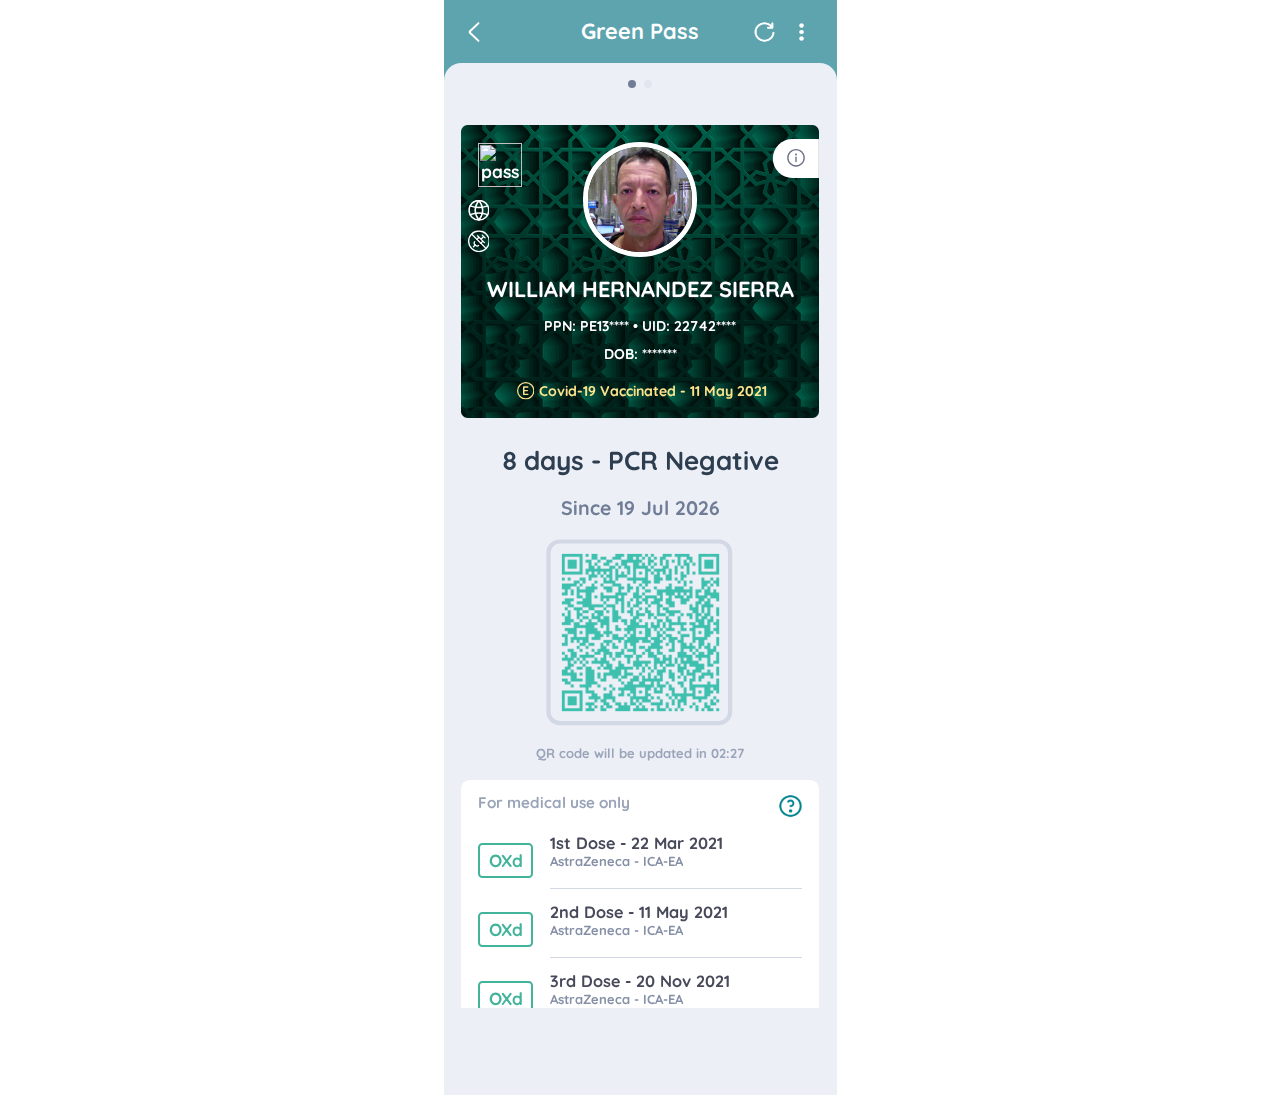
==== myfirstweb.html @ 1d3f55af "vacc" ====
<html lang="en" dir="ltr" data-dpr="1" style="font-size: 39.3px">
  <head>
    <meta charset="utf-8" />
    <meta http-equiv="X-UA-Compatible" content="IE=edge" />
    <meta content="yes" name="apple-mobile-web-app-capable" />
    <meta
      http-equiv="Cache-Control"
      content="no-cache, no-store, must-revalidate"
    />
    <meta
      name="viewport"
      content="width=device-width,height=device-height,maximum-scale=1,user-scalable=no"
    />
    <link rel="icon" href="/favicon.ico" />
    <title>ALHOSN Web App</title>
    <meta
      name="description"
      content="Check your test result and green pass on ALHOSN web application"
    />
    <meta property="og:type" content="website" />
    <meta property="og:site_name" content="ALHOSN Web App" />
    <meta property="og:title" content="ALHOSN Web App" />
    <meta
      property="og:description"
      content="Check your test result and green pass on ALHOSN web application"
    />
    <meta
      name="apple-itunes-app"
      content="app-id=1505380329, app-argument=https://apps.apple.com/ae/app/alhosn-uae/id1505380329"
    />
    <meta
      http-equiv="Content-Security-Policy"
      content="upgrade-insecure-requests"
    />
    <meta property="og:image" content="https://m.alhosnapp.ae/group.png" />
    <meta property="og:url" content="https://m.alhosnapp.ae/" />
    <meta name="format-detection" content="telephone=yes" />

    <link type="text/css" rel="stylesheet" href="css/alh.css" />

    <link type="text/css" rel="stylesheet" href="css/chunk-vendors.css" />
    <link type="text/css" rel="stylesheet" href="css/info.css" />
  </head>
  <body style="font-size: 12px" class="" cz-shortcut-listen="true">
    <svg
      xmlns="http://www.w3.org/2000/svg"
      xmlns:xlink="http://www.w3.org/1999/xlink"
      style="position: absolute; width: 0; height: 0"
      aria-hidden="true"
      id="__SVG_SPRITE_NODE__"
    >
      <symbol
        xmlns="http://www.w3.org/2000/svg"
        viewBox="0 0 24 24"
        id="icon-test-report"
      >
        <g fill="none" fill-rule="evenodd">
          <path d="m0 0h24v24h-24z"></path>
          <path
            d="m16.857 2.172a.586.586 0 0 0 -.829 0l-2.486 2.485a.586.586 0 0 0 0 .83l.415.413-11.1 11.1a2.933 2.933 0 0 0 0 4.143 2.933 2.933 0 0 0 4.143 0l11.1-11.1.414.415c.229.229.6.229.829 0l2.485-2.486a.586.586 0 0 0 0-.829zm-.415 4.557 1.658-1.657.828.828-1.657 1.658zm0-3.314.829.828-1.657 1.657-.829-.828zm-4.143 5.8.829.828-6.543 6.543-.828-.829zm-6.128 11.1a1.76 1.76 0 0 1 -2.486 0 1.76 1.76 0 0 1 0-2.486l1.243-1.243 1.243 1.243c.229.229.6.229.829 0l7.37-7.371a.586.586 0 0 0 0-.829l-1.242-1.243 1.657-1.657 2.486 2.486zm12.757-11.1-.828-.829 1.657-1.657.828.829z"
            fill="#8590a7"
            fill-rule="nonzero"
          ></path>
        </g>
      </symbol>
      <symbol
        xmlns="http://www.w3.org/2000/svg"
        viewBox="0 0 24 24"
        id="icon-vaccine"
      >
        <g fill="#8590a7">
          <path
            d="m20.206 5.774-4.45-4.098a2.566 2.566 0 0 0 -1.746-.676h-8.472c-1.4 0-2.538 1.108-2.538 2.47v18.06c0 1.361 1.139 2.47 2.538 2.47h12.924c1.4 0 2.538-1.108 2.538-2.47v-13.962c0-.676-.29-1.33-.794-1.795zm-1.345.617h-3.446c-.127 0-.23-.101-.23-.225v-3.16l3.675 3.384zm-.4 16.261h-12.922c-.636 0-1.153-.503-1.153-1.123v-18.058c0-.62.517-1.123 1.153-1.123h8.261v3.818c0 .867.725 1.572 1.615 1.572h4.2v13.792c0 .62-.517 1.123-1.153 1.123z"
          ></path>
          <path
            d="m16.938 9.984h-10.153a.683.683 0 0 0 -.693.674c0 .372.31.674.693.674h10.153a.683.683 0 0 0 .693-.674.683.683 0 0 0 -.693-.674zm0 3.594h-10.153a.683.683 0 0 0 -.693.674c0 .372.31.674.693.674h10.153a.683.683 0 0 0 .693-.674.683.683 0 0 0 -.693-.674zm-6.798 3.594h-3.354a.683.683 0 0 0 -.693.674c0 .372.31.674.693.674h3.356a.683.683 0 0 0 .692-.674.683.683 0 0 0 -.692-.674z"
          ></path>
        </g>
      </symbol>
      <symbol
        xmlns="http://www.w3.org/2000/svg"
        viewBox="0 0 24 24"
        id="icon-initial-pass"
      >
        <g fill="none" fill-rule="evenodd" transform="translate(2 1)">
          <rect fill="#8590a7" height="18.857" rx="2" width="14.383"></rect>
          <path
            d="m8.49 19.569v.431a2 2 0 0 0 2 2h7.51a2 2 0 0 0 2-2v-12.637a2 2 0 0 0 -2-2h-2.556"
            stroke="#8590a7"
            stroke-width="1.8"
          ></path>
        </g>
      </symbol>
      <symbol
        xmlns="http://www.w3.org/2000/svg"
        viewBox="0 0 24 24"
        id="icon-remove-pass"
      >
        <path
          d="m3 12a9 9 0 1 0 18 0 9 9 0 0 0 -18 0zm4 .5h10"
          fill="none"
          stroke="#b74d65"
          stroke-linecap="round"
          stroke-linejoin="round"
          stroke-width="1.8"
        ></path>
      </symbol>
      <symbol
        xmlns="http://www.w3.org/2000/svg"
        viewBox="0 0 20 20"
        id="icon-support-grey"
      >
        <g fill="#6c6f88" transform="translate(1 1)">
          <path
            d="m9 0c-4.975 0-9 4.026-9 9 0 4.975 4.026 9 9 9 4.975 0 9-4.026 9-9 0-4.975-4.026-9-9-9zm0 16.594a7.59 7.59 0 0 1 -7.594-7.594 7.59 7.59 0 0 1 7.594-7.594 7.59 7.59 0 0 1 7.594 7.594 7.59 7.59 0 0 1 -7.594 7.594z"
          ></path>
          <path
            d="m9 7.535a.703.703 0 0 0 -.703.703v4.528a.703.703 0 1 0 1.406 0v-4.528a.703.703 0 0 0 -.703-.703z"
          ></path>
          <circle cx="9" cy="5.725" r="1"></circle>
        </g>
      </symbol>
      <symbol
        xmlns="http://www.w3.org/2000/svg"
        viewBox="0 0 20 20"
        id="icon-badges-international-white"
      >
        <g
          style="
            stroke: #fff;
            stroke-width: 1.4;
            fill: none;
            fill-rule: evenodd;
            stroke-linecap: round;
            stroke-linejoin: round;
          "
        >
          <path d="m1 10a9 9 0 1 0 18 0 9 9 0 0 0 -18 0z"></path>
          <path
            d="m2 6c2.657 1 5.324 1.5 8 1.5s5.362-.5 8.057-1.5m-16.057 8c2.655-1 5.322-1.5 8-1.5s5.364.5 8.057 1.5"
          ></path>
          <path
            d="m13.462 10a15.542 15.542 0 0 1 -3.462 9 15.542 15.542 0 0 1 -3.462-9 15.542 15.542 0 0 1 3.462-9 15.542 15.542 0 0 1 3.462 9z"
          ></path>
        </g>
      </symbol>
      <symbol
        xmlns="http://www.w3.org/2000/svg"
        viewBox="0 0 20 20"
        id="icon-badges-exemption-white"
      >
        <g fill="none" fill-rule="evenodd" stroke="#fff" stroke-width="1.2">
          <path
            d="m10.107 6.357c-.861.863-1.426 1.463-1.857 1.893m-2.107 2.071a1.875 1.875 0 0 0 0 2.653l.883.883a1.875 1.875 0 0 0 2.653 0m2.101-2.102 1.863-1.863m-.518-5.517 2.5 2.5m-3.75 1.25 2.5-2.5m-5.625-.625 6.25 6.25"
            stroke-linecap="round"
            stroke-linejoin="round"
          ></path>
          <path d="m3.75 3.75 12.5 12.5" stroke-linecap="round"></path>
          <circle cx="10" cy="10" r="9.4"></circle>
          <path
            d="m6.585 13.415-1.585 1.585"
            stroke-linecap="round"
            stroke-linejoin="round"
          ></path>
        </g>
      </symbol>
      <symbol
        xmlns="http://www.w3.org/2000/svg"
        viewBox="0 0 20 20"
        id="icon-badges-exemption"
      >
        <g fill="none" fill-rule="evenodd" stroke="#6c6f88">
          <path
            d="m10.107 6.357c-.861.863-1.426 1.463-1.857 1.893m-2.107 2.071a1.875 1.875 0 0 0 0 2.653l.883.883a1.875 1.875 0 0 0 2.653 0m2.101-2.102 1.863-1.863m-.518-5.517 2.5 2.5m-3.75 1.25 2.5-2.5m-5.625-.625 6.25 6.25"
            stroke-linecap="round"
            stroke-linejoin="round"
            stroke-width="1.2"
          ></path>
          <g stroke-width="1.4">
            <path d="m3.75 3.75 12.5 12.5" stroke-linecap="round"></path>
            <circle cx="10" cy="10" r="9.3"></circle>
            <path
              d="m6.585 13.415-1.585 1.585"
              stroke-linecap="round"
              stroke-linejoin="round"
            ></path>
          </g>
        </g>
      </symbol>
      <symbol
        xmlns="http://www.w3.org/2000/svg"
        viewBox="0 0 20 20"
        id="icon-badges-60-white"
      >
        <path
          d="m10 .3c.486 0 .969.036 1.444.107a.7.7 0 1 1 -.207 1.384 8.3 8.3 0 1 0 6.988 7.087.7.7 0 0 1 1.387-.187c.059.431.088.868.088 1.309 0 5.357-4.343 9.7-9.7 9.7s-9.7-4.343-9.7-9.7 4.343-9.7 9.7-9.7zm-2.044 5.748c.172 0 .315.045.428.135s.17.23.17.423a.563.563 0 0 1 -.145.384.792.792 0 0 1 -.384.234c-.418.12-.805.332-1.16.637-.356.306-.617.671-.783 1.096.333-.285.711-.428 1.136-.428.346 0 .686.105 1.022.314.335.21.609.491.822.847.212.355.318.739.318 1.15a2.325 2.325 0 0 1 -1.156 2.003c-.351.206-.74.31-1.165.31-.458 0-.867-.129-1.226-.384a2.507 2.507 0 0 1 -.827-1.007 3.122 3.122 0 0 1 -.289-1.33c0-.485.085-1.018.254-1.6.17-.58.479-1.13.927-1.648s1.058-.887 1.828-1.106c.08-.02.157-.03.23-.03zm4.882-.07c.558 0 1.038.15 1.44.449.401.299.705.719.911 1.26s.31 1.167.31 1.878-.104 1.337-.31 1.878c-.206.542-.51.962-.911 1.26-.402.3-.882.45-1.44.45s-1.038-.15-1.44-.45c-.402-.298-.706-.718-.912-1.26-.206-.541-.308-1.167-.308-1.878 0-.71.102-1.337.308-1.878s.51-.961.912-1.26c.402-.3.882-.449 1.44-.449zm-5.78 3.647a1.05 1.05 0 0 0 -.801.349 1.225 1.225 0 0 0 -.324.867c0 .345.108.634.324.866.216.233.483.35.802.35.312 0 .578-.117.797-.35.22-.232.329-.521.329-.866 0-.346-.11-.635-.329-.867a1.055 1.055 0 0 0 -.797-.349zm5.78-2.451c-.425 0-.759.203-1.001.608-.243.405-.364 1-.364 1.783 0 .784.121 1.379.364 1.784.242.405.576.608 1 .608.426 0 .76-.203 1.002-.608.243-.405.364-1 .364-1.784s-.121-1.378-.364-1.783c-.242-.405-.576-.608-1.001-.608zm3.872-7.04a.7.7 0 0 1 .694.604l.006.095v1.805l1.806.001a.7.7 0 0 1 .095 1.394l-.095.006h-1.806v1.806a.7.7 0 0 1 -1.393.095l-.007-.095v-1.807l-1.806.001a.7.7 0 0 1 -.095-1.393l.095-.007h1.806v-1.807a.7.7 0 0 1 .7-.7z"
          fill="#fff"
        ></path>
      </symbol>
      <symbol
        xmlns="http://www.w3.org/2000/svg"
        viewBox="0 0 20 20"
        id="icon-badges-16-white"
      >
        <g fill="none" fill-rule="evenodd">
          <g stroke="#fff" stroke-linecap="round" stroke-width="1.4">
            <path d="m18.693 12.33a9 9 0 1 1 -.936-6.894"></path>
            <path
              d="m19.04 3.312-.88 3.284-3.285-.88"
              stroke-linejoin="round"
            ></path>
          </g>
          <path
            d="m6.953 13.5a.734.734 0 0 0 .517-.193.624.624 0 0 0 .209-.478v-6.358a.66.66 0 0 0 -.187-.479.619.619 0 0 0 -.462-.192c-.19 0-.348.033-.473.099l-1.661.99a.68.68 0 0 0 -.248.242.625.625 0 0 0 -.093.33c0 .169.064.323.192.462.129.14.285.209.468.209a.673.673 0 0 0 .352-.099l.682-.418v5.214c0 .19.066.35.198.478.132.129.3.193.506.193zm4.576.11c.47 0 .898-.114 1.287-.341s.698-.537.93-.93a2.48 2.48 0 0 0 .346-1.281c0-.455-.117-.878-.352-1.27a2.737 2.737 0 0 0 -.908-.936c-.37-.23-.746-.346-1.127-.346-.47 0-.887.158-1.254.473a3.03 3.03 0 0 1 .863-1.21c.393-.337.82-.572 1.282-.704a.874.874 0 0 0 .423-.259.622.622 0 0 0 .16-.423c0-.213-.062-.369-.187-.468a.737.737 0 0 0 -.473-.148c-.08 0-.165.011-.253.033-.85.242-1.524.649-2.019 1.221s-.836 1.179-1.023 1.82c-.187.642-.28 1.23-.28 1.766 0 .52.106 1.01.319 1.468.213.459.517.83.913 1.111.396.283.847.424 1.353.424zm0-1.21a1.16 1.16 0 0 1 -.886-.385 1.353 1.353 0 0 1 -.357-.957c0-.381.12-.7.357-.957a1.16 1.16 0 0 1 .886-.385c.345 0 .638.128.88.385s.363.576.363.957-.121.7-.363.957a1.165 1.165 0 0 1 -.88.385z"
            fill="#fff"
            fill-rule="nonzero"
          ></path>
        </g>
      </symbol>
      <symbol
        xmlns="http://www.w3.org/2000/svg"
        viewBox="0 0 20 20"
        fill="none"
        id="icon-e-circular"
      >
        <circle
          cx="10"
          cy="10"
          r="9.3"
          stroke="#FCE48E"
          stroke-width="1.4"
        ></circle>
        <path
          d="M12.2908 15C12.5278 15 12.7261 14.9238 12.8857 14.7714C13.0452 14.619 13.125 14.4238 13.125 14.1857C13.125 13.9667 13.0452 13.7738 12.8857 13.6071C12.7261 13.4405 12.5278 13.3571 12.2908 13.3571H8.58452V10.7143H11.6753C11.9215 10.7143 12.1221 10.6405 12.2771 10.4929C12.4321 10.3452 12.5096 10.1524 12.5096 9.91429C12.5096 9.66667 12.4298 9.46429 12.2702 9.30714C12.1107 9.15 11.9124 9.07143 11.6753 9.07143H8.58452V6.64286H12.2908C12.5369 6.64286 12.7375 6.56905 12.8925 6.42143C13.0475 6.27381 13.125 6.08095 13.125 5.84286C13.125 5.59524 13.0452 5.39286 12.8857 5.23571C12.7261 5.07857 12.5278 5 12.2908 5H7.70925C7.47219 5 7.27389 5.08333 7.11433 5.25C6.95478 5.41667 6.875 5.62381 6.875 5.87143V14.1286C6.875 14.3762 6.95478 14.5833 7.11433 14.75C7.27389 14.9167 7.47219 15 7.70925 15H12.2908Z"
          fill="#FCE48E"
        ></path>
      </symbol>
      <symbol
        xmlns="http://www.w3.org/2000/svg"
        viewBox="0 0 20 20"
        fill="none"
        id="icon-star"
      >
        <path
          fill-rule="evenodd"
          clip-rule="evenodd"
          d="M10.5666 3.08909L12.3999 6.79575C12.4918 6.9829 12.6702 7.11262 12.8766 7.14242L16.9582 7.74075C17.1965 7.7751 17.3946 7.94194 17.4689 8.17095C17.5433 8.39997 17.4809 8.65133 17.3082 8.81909L14.3499 11.7024C14.2012 11.848 14.1334 12.0573 14.1682 12.2624L14.8666 16.3374C14.9081 16.575 14.8106 16.8156 14.6154 16.9573C14.4202 17.099 14.1613 17.1172 13.9482 17.0041L10.2949 15.0741C10.1101 14.9775 9.88969 14.9775 9.70489 15.0741L6.05156 17.0041C5.83847 17.1172 5.57959 17.099 5.38438 16.9573C5.18917 16.8156 5.09171 16.575 5.13322 16.3374L5.83322 12.2624C5.86809 12.0573 5.80021 11.848 5.65156 11.7024L2.69156 8.81575C2.52086 8.64777 2.45984 8.3977 2.53398 8.16997C2.60812 7.94225 2.80468 7.77604 3.04156 7.74075L7.12822 7.14575C7.33459 7.11595 7.51296 6.98623 7.60489 6.79909L9.43322 3.08909C9.53954 2.87322 9.75927 2.73651 9.99989 2.73651C10.2405 2.73651 10.4602 2.87322 10.5666 3.08909Z"
          fill="#FBDB63"
        ></path>
      </symbol></svg
    ><noscript
      ><strong
        >We're sorry but ALHOSN doesn't work properly without JavaScript enabled.
        Please enable it to continue.</strong
      ></noscript
    >
    <div id="app">
      <!---->
      <div data-v-0660af3e="" class="info-main view-container">
        <!----><!----><!----><!----><!----><!----><!---->
        <div data-v-0660af3e="" class="info-box" style="">
          <nav data-v-335636d0="" data-v-0660af3e="" class="nav">
            <div data-v-335636d0="" class="leading-container">
              <div
                data-v-fb053dc6=""
                data-v-335636d0=""
                class="icon-wrap icon-back-wrap info_icon-back-wrap"
              >
                <div data-v-fb053dc6="" class="icon-back"></div>
              </div>
            </div>
            <div data-v-335636d0="" class="icon">Green Pass</div>
            <div data-v-335636d0="" class="actions-container">
              <div
                data-v-0660af3e=""
                data-v-335636d0=""
                class="icon-box icon-box-start"
                style="display: flex"
              >
                <div
                  data-v-fb053dc6=""
                  data-v-0660af3e=""
                  class="icon-wrap"
                  data-v-335636d0=""
                  style="opacity: 1"
                >
                  <div data-v-fb053dc6="" class="icon-refresh"></div>
                </div>
                <div
                  data-v-fb053dc6=""
                  data-v-0660af3e=""
                  class="icon-wrap"
                  data-v-335636d0=""
                >
                  <div data-v-fb053dc6="" class="icon-more"></div>
                </div>
              </div>
            </div>
          </nav>
          <main data-v-0660af3e="" class="main">
            <div
              data-v-0660af3e=""
              class="swiper-container my-swipe swiper-initialized swiper-horizontal swiper-pointer-events"
            >
              <div
                data-v-0660af3e=""
                class="swiper-wrapper"
                id="swiper-wrapper-a8f78faae7b4106e4"
                aria-live="polite"
                style="
                  transition-duration: 0ms;
                  transform: translate3d(0px, 0px, 0px);
                "
              >
                <div
                  data-v-0660af3e=""
                  class="swiper-slide swiper-slide-active"
                  style="width: 393px"
                >
                  <div
                    data-v-0660af3e=""
                    class="update-tip-info"
                    style="display: none"
                  >
                    <div data-v-0660af3e="" class="tip-text">
                      Last updated at 12:23
                    </div>
                  </div>
                  <div
                    data-v-49204dff=""
                    data-v-0660af3e=""
                    class="hero-card"
                    style="
                      background: url('images/green-pass-green-01.gif')
                        rgb(67, 180, 155);
                      margin: 0.44444rem;
                    "
                  >
                    <div
                      data-v-49204dff=""
                      class="hero-card--avatar"
                      style="
                        background-image: url('/img/ic-avatar-default@2x.4d24bf33.png') !important;
                      "
                    >
                      <div
                        data-v-49204dff=""
                        class="hero-card--default-avatar"
                        style="
                          background-image: url('images/whsalhosn.png') !important;
                        "
                      ></div>
                    </div>
                    <span data-v-49204dff="" class="hero-card--name"
                      >WILLIAM HERNANDEZ SIERRA</span
                    >
                    <div data-v-49204dff="" class="hero-card--identity">
                      <span data-v-49204dff="" style="direction: ltr !important"
                        ><div
                          data-v-fb053dc6=""
                          data-v-49204dff=""
                          class="icon-wrap"
                          style="display: none"
                        >
                          <div data-v-fb053dc6="" class="icon-eye"></div>
                        </div>
                        PPN: PE13**** • UID: 22742**** </span
                      ><span
                        data-v-49204dff=""
                        class="identity--dob"
                        style="direction: ltr !important"
                      >
                        DOB: *******
                      </span>
                    </div>
                    <div
                      data-v-49204dff=""
                      class="hero-card--vaccine vaccination-gold"
                    >
                      <svg
                        data-v-6f8b76c1=""
                        data-v-49204dff=""
                        aria-hidden="true"
                        class="hero-card--vaccine--icon svg-icon"
                      >
                        <use data-v-6f8b76c1="" xlink:href="#icon-e-circular"></use>
                      </svg>
                      Covid-19 Vaccinated - 11 May 2021
                    </div>
                    <div data-v-49204dff="" class="hero-card--support">
                      <svg
                        data-v-6f8b76c1=""
                        data-v-49204dff=""
                        aria-hidden="true"
                        class="support svg-icon"
                      >
                        <use
                          data-v-6f8b76c1=""
                          xlink:href="#icon-support-grey"
                        ></use>
                      </svg>
                    </div>
                    <div data-v-49204dff="" class="hero-card--icon">
                      <img
                        data-v-49204dff=""
                        src="https://alhosnapp.ae/static_res/pic/211018/green/logo.png"
                        alt="pass icon"
                      />
                    </div>
                    <div data-v-49204dff="" class="hero-card--badges">
                      <svg
                        data-v-6f8b76c1=""
                        data-v-49204dff=""
                        aria-hidden="true"
                        class="info-badges-international svg-icon"
                      >
                        <use
                          data-v-6f8b76c1=""
                          xlink:href="#icon-badges-international-white"
                        ></use></svg
                      ><svg
                        data-v-6f8b76c1=""
                        data-v-49204dff=""
                        aria-hidden="true"
                        class="info-badges-60 svg-icon"
                        style="display: none"
                      >
                        <use
                          data-v-6f8b76c1=""
                          xlink:href="#icon-badges-60-white"
                        ></use></svg
                      ><svg
                        data-v-6f8b76c1=""
                        data-v-49204dff=""
                        aria-hidden="true"
                        class="info-badges-exemption svg-icon"
                      >
                        <use
                          data-v-6f8b76c1=""
                          xlink:href="#icon-badges-exemption-white"
                        ></use></svg
                      ><svg
                        data-v-6f8b76c1=""
                        data-v-49204dff=""
                        aria-hidden="true"
                        class="info-badges-16 svg-icon"
                        style="display: none"
                      >
                        <use
                          data-v-6f8b76c1=""
                          xlink:href="#icon-badges-16-white"
                        ></use>
                      </svg>
                    </div>
                  </div>
                  <!---->
                  <div data-v-0660af3e="" class="result">8 days - PCR Negative</div>
                  <div data-v-0660af3e="">
                    <div data-v-0660af3e="" class="date" id="fecha"></div>
                    <div data-v-0660af3e="" class="qrcode">
                      <svg
                        data-v-0660af3e=""
                        viewBox="0,0,136,136"
                        class="countDownSvg"
                        style="width: 190px; height: 190px"
                      >
                        <path
                          data-v-0660af3e=""
                          d="m2.5,10.5c0,-4.34703 3.65297,-8 8,-8l114,0c4.34703,0 8,3.65297 8,8l0,114c0,4.34703 -3.65297,8 -8,8l-114,0c-4.34703,0 -8,-3.65297 -8,-8l0,-114z"
                          fill="none"
                          stroke="rgb(62,192,175)"
                          stroke-width="2px"
                          class="path-track-border"
                        ></path></svg
                      ><svg
                        data-v-0660af3e=""
                        viewBox="0,0,136,136"
                        class="countDownSvg countDownSvgGrey"
                        style="width: 190px; height: 190px"
                      >
                        <path
                          data-v-0660af3e=""
                          d="m2.5,10.5c0,-4.34703 3.65297,-8 8,-8l114,0c4.34703,0 8,3.65297 8,8l0,114c0,4.34703 -3.65297,8 -8,8l-114,0c-4.34703,0 -8,-3.65297 -8,-8l0,-114z"
                          fill="none"
                          stroke="#d2d8e4"
                          stroke-width="3px"
                        ></path></svg
                      ><canvas
                        id="canbas"
                        data-v-0660af3e=""
                        class="qrcodeCanvas qrcode-canvas"
                        width="159"
                        height="159"
                        style="height: 159px; width: 159px"
                      ></canvas>
                      <div
                        data-v-0660af3e=""
                        class="qrcode-loading"
                        style="display: none"
                      >
                        <div
                          data-v-fb053dc6=""
                          data-v-0660af3e=""
                          class="icon-wrap"
                        >
                          <div data-v-fb053dc6="" class="icon-loading"></div>
                        </div>
                      </div>
                    </div>
                  </div>
                  <!----><!---->
                  <div data-v-0660af3e="" class="update-tip">
                    QR code will be updated i
                    <div id="tip"></div>
                  </div>
                  <!----><!----><!----><!---->
                  <section
                    data-v-393c3589=""
                    data-v-0660af3e=""
                    class="vaccine-list vaccine-list-container"
                  >
                    <div data-v-393c3589="" class="vaccine-list_header">
                      <span data-v-393c3589="">For medical use only</span>
                      <div
                        data-v-fb053dc6=""
                        data-v-0660af3e=""
                        class="icon-wrap icon-question-green"
                        data-v-393c3589=""
                      >
                        <div data-v-fb053dc6=""></div>
                      </div>
                    </div>
                    <div data-v-393c3589="" class="vaccine-list_detail">
                      <div
                        data-v-51532d09=""
                        data-v-393c3589=""
                        class="vaccine-row"
                      >
                        <div data-v-51532d09="" class="icon">OXd</div>
                        <div data-v-51532d09="" class="detail bb1">
                          <div data-v-51532d09="" class="info">
                            <p data-v-51532d09="" class="date">
                              1st Dose - 22 Mar 2021
                            </p>
                            <p data-v-51532d09="" class="location">
                              AstraZeneca - ICA-EA
                            </p>
                          </div>
                        </div>
                      </div>
                      <div
                        data-v-51532d09=""
                        data-v-393c3589=""
                        class="vaccine-row"
                      >
                        <div data-v-51532d09="" class="icon">OXd</div>
                        <div data-v-51532d09="" class="detail bb1">
                          <div data-v-51532d09="" class="info">
                            <p data-v-51532d09="" class="date">
                              2nd Dose - 11 May 2021
                            </p>
                            <p data-v-51532d09="" class="location">
                              AstraZeneca - ICA-EA
                            </p>
                          </div>
                        </div>
                      </div>
                      <div
                        data-v-51532d09=""
                        data-v-393c3589=""
                        class="vaccine-row"
                      >
                        <div data-v-51532d09="" class="icon">OXd</div>
                        <div data-v-51532d09="" class="detail">
                          <div data-v-51532d09="" class="info">
                            <p data-v-51532d09="" class="date">
                              3rd Dose - 20 Nov 2021
                            </p>
                            <p data-v-51532d09="" class="location">
                              AstraZeneca - ICA-EA
                            </p>
                          </div>
                        </div>
                      </div>
                    </div>
                  </section>
                  <div data-v-0660af3e="" class="pre-box">
                    <div data-v-0660af3e="" class="pre-list-title">
                      Previous results
                    </div>
                    <div data-v-0660af3e="" class="pre-list-viewAll">VIEW ALL</div>
                    <ul data-v-0660af3e="" class="pre-list">
                      <li data-v-0660af3e="" class="preresult-item">
                        <div data-v-0660af3e="" class="date">27 July 2022</div>
                        <div data-v-0660af3e="" class="pcr-box">
                          <div data-v-0660af3e="" class="pcr-icon pcr-green"></div>
                          <span data-v-0660af3e="" class="pcr-lable"
                            >PCR Negative</span
                          >
                        </div>
                      </li>
                      <li data-v-0660af3e="" class="preresult-item">
                        <div data-v-0660af3e="" class="date">21 June 2022</div>
                        <div data-v-0660af3e="" class="pcr-box">
                          <div data-v-0660af3e="" class="pcr-icon pcr-green"></div>
                          <span data-v-0660af3e="" class="pcr-lable"
                            >PCR Negative</span
                          >
                        </div>
                      </li>
                      <li data-v-0660af3e="" class="preresult-item">
                        <div data-v-0660af3e="" class="date">20 June 2022</div>
                        <div data-v-0660af3e="" class="pcr-box">
                          <div data-v-0660af3e="" class="pcr-icon pcr-green"></div>
                          <span data-v-0660af3e="" class="pcr-lable"
                            >PCR Negative</span
                          >
                        </div>
                      </li>
                    </ul>
                  </div>
                </div>
                <div
                  data-v-0660af3e=""
                  class="swiper-slide swiper-slide-next"
                  style="width: 393px"
                >
                  <main data-v-0660af3e="" class="main-add-pass">
                    <div data-v-0660af3e="" class="pass-bg">
                      <img
                        data-v-0660af3e=""
                        src="/img/empty-with-bg@x3.ae19a50f.gif"
                        alt="pass background"
                        pointer-events="none"
                        draggable="false"
                      />
                    </div>
                    <div data-v-0660af3e="" class="add-pass">ADD PASS</div>
                  </main>
                </div>
              </div>
              <div
                data-v-0660af3e=""
                class="swiper-pagination swiper-pagination-bullets swiper-pagination-horizontal"
              >
                <span
                  class="swiper-pagination-bullet swiper-pagination-bullet-active"
                ></span
                ><span class="swiper-pagination-bullet"></span>
              </div>
              <span
                class="swiper-notification"
                aria-live="assertive"
                aria-atomic="true"
              ></span>
            </div>
          </main>
        </div>
        <div data-v-0660af3e="" class="loading-box" style="display: none">
          <div
            data-v-0660af3e=""
            class="loading van-loading van-loading--circular van-loading--vertical"
          >
            <span
              data-v-0660af3e=""
              class="van-loading__spinner van-loading__spinner--circular"
              style="color: rgb(72, 74, 91); width: 60px; height: 60px"
              ><svg
                data-v-0660af3e=""
                viewBox="25 25 50 50"
                class="van-loading__circular"
              >
                <circle
                  data-v-0660af3e=""
                  cx="50"
                  cy="50"
                  r="20"
                  fill="none"
                ></circle></svg></span
            ><span
              data-v-0660af3e=""
              class="van-loading__text"
              style="font-size: 25px; color: rgb(72, 74, 91)"
              >Loading...</span
            >
          </div>
        </div>
        <!----><button
          data-v-20b016a2=""
          data-v-04a993f2=""
          data-v-0660af3e=""
          class="fab adek-fab"
          style="display: none"
        >
          <div data-v-20b016a2="" class="fab--content">
            <div data-v-04a993f2="" data-v-20b016a2="">
              <img
                data-v-04a993f2=""
                data-v-20b016a2=""
                src="[data-uri]"
              />
            </div>
          </div>
        </button>
      </div>
    </div>
    <script src="assets/js/info.js"></script>
    <script>
      var canvas = document.getElementById('canbas'),
        context = canvas.getContext('2d')

      make_base()

      function make_base() {
        base_image = new Image()
        base_image.src = 'images/qrcode.png'
        base_image.onload = function () {
          context.drawImage(base_image, 0, 0, 159, 159)
        }
      }
    </script>

    <script>
      var options = {
        day: 'numeric',
        month: 'short',
        year: 'numeric',
      }
      var d = new Date()
      d.setDate(d.getDate() - 7)
      var dateSince = document.getElementById('fecha')
      dateSince.innerHTML = 'Since ' + d.toLocaleDateString('en-GB', options)
    </script>
    <script>
      setInterval(function () {
        var d = new Date()
        var seconds = d.getMinutes() * 60 + d.getSeconds() //convet 00:00 to seconds for easier caculation
        var fiveMin = 60 * 5 //five minutes is 300 seconds!
        var timeleft = fiveMin - (seconds % fiveMin)
        // let's say 01:30, then current seconds is 90, 90%300 = 90, then 300-90 = 210. That's the time left!
        var secds = timeleft % 60 //formart seconds into 00:00
        if (secds < 10) secds = '0' + secds
        var result = parseInt(timeleft / 60) + ':' + secds
        document.getElementById('tip').innerHTML = 'n 0' + result
      }, 500) //calling it every 0.5 second to do a count down
    </script>
    <div
      class="van-toast van-toast--top van-toast--text"
      style="z-index: 2005; display: none"
    >
      <div class="van-toast__text">
        You have 9 more notifications in notification center.
      </div>
    </div>
  </body>
</html>
---- css/alh.css ----
:root {
  --primary-50: #d9e8eb;
  --primary-100: #a0c7ce;
  --primary-200: #5ea4ae;
  --primary-300: #00828f;
  --primary-400: #006c79;
  --grey-400: #8590a7;
  --grey-300: #9aa4b8;
  --grey-200: #b7bece;
  --grey-100: #d2d8e4;
  --grey-50: #edeff7;
  --red-300: #b74d65;
  --red-400: #8b4358;
  --red-200: #cf607c;
  --red-100: #e399b0;
  --red-50: #f7e6eb;
  --yellow-50: #fef9e4;
  --yellow-100: #fce48e;
  --yellow-200: #fad047;
  --yellow-300: #fabb30;
  --yellow-400: #f89926;
  --grey-500: #707d97;
  --grey-600: #626e85;
  --grey-700: #505a6e;
  --grey-800: #4d5360;
  --white: #fff;
  --green: #43b49b;
  --orange: #da6a47;
  --adek-blue: #003cff;
  --adek-blue-50: #d7e0fc;
  --adek-green: #16d18e;
  --adek-green-50: #cef5e7;
  --adek-yellow: #ffd000;
  --adek-yellow-50: #f7f0d1;
  --adek-orange: #ff8400;
  --adek-orange-50: #f4e1cd;
}
@font-face {
  font-family: Quicksand;
  font-style: normal;
  font-weight: 600;
  src: url(../fonts/Quicksand_Bold.c3bf00e5.otf) format('truetype');
}
@font-face {
  font-family: Quicksand-Bold;
  font-style: normal;
  font-weight: 600;
  src: url(../fonts/Quicksand-Bold.ttf) format('truetype');
}
[dir='rtl'] .common-icon {
  transform: rotate(-180deg);
}
[dir='ltr'] .common-icon {
  transform: rotate(0deg);
}
[dir] .curpo {
  cursor: pointer;
}
.icon-wrap[data-v-fb053dc6] {
  user-select: none;
}
.icon-badge-primary[data-v-fb053dc6] {
  width: 0.66667rem;
  height: 0.66667rem;
}
[dir] .icon-badge-primary[data-v-fb053dc6] {
  background-image: url([data-uri]);
  background-size: 0.66667rem;
}
.icon-back[data-v-fb053dc6] {
  width: 0.66667rem;
  height: 0.66667rem;
}
[dir] .icon-back[data-v-fb053dc6] {
  background-image: url([data-uri]);
  background-size: 0.66667rem;
}
.icon-refresh[data-v-fb053dc6] {
  width: 0.66667rem;
  height: 0.66667rem;
}
[dir] .icon-refresh[data-v-fb053dc6] {
  background-image: url([data-uri]);
  background-size: 0.66667rem;
}
[dir='ltr'] .icon-refresh[data-v-fb053dc6],
[dir='rtl'] .icon-refresh[data-v-fb053dc6] {
  margin-right: 0.27778rem;
  margin-left: 0.27778rem;
}
.icon-more[data-v-fb053dc6] {
  width: 0.66667rem;
  height: 0.66667rem;
}
[dir] .icon-more[data-v-fb053dc6] {
  background-image: url([data-uri]);
  background-size: 0.66667rem;
}
.icon-eye[data-v-fb053dc6] {
  width: 0.66667rem;
  height: 0.66667rem;
}
[dir] .icon-eye[data-v-fb053dc6] {
  background-image: url([data-uri]);
  background-size: 0.66667rem;
}
.icon-languages[data-v-fb053dc6] {
  width: 0.66667rem;
  height: 0.66667rem;
}
[dir] .icon-languages[data-v-fb053dc6] {
  background-image: url([data-uri]);
  background-size: 0.66667rem;
}
.icon-pre[data-v-fb053dc6] {
  width: 0.66667rem;
  height: 0.66667rem;
}
[dir] .icon-pre[data-v-fb053dc6] {
  background-image: url([data-uri]);
  background-size: 0.66667rem;
}
.icon-logout-4[data-v-fb053dc6] {
  width: 0.66667rem;
  height: 0.66667rem;
}
[dir] .icon-logout-4[data-v-fb053dc6] {
  background-image: url([data-uri]);
  background-size: 0.66667rem;
}
.icon-logout[data-v-fb053dc6] {
  width: 0.66667rem;
  height: 0.66667rem;
}
[dir] .icon-logout[data-v-fb053dc6] {
  background-image: url([data-uri]);
  background-size: 0.66667rem;
}
.icon-volunteer-1[data-v-fb053dc6] {
  width: 0.66667rem;
  height: 0.66667rem;
}
[dir] .icon-volunteer-1[data-v-fb053dc6] {
  background-image: url([data-uri]);
  background-size: 0.66667rem;
}
.icon-volunteer-2[data-v-fb053dc6] {
  width: 0.66667rem;
  height: 0.66667rem;
}
[dir] .icon-volunteer-2[data-v-fb053dc6] {
  background-image: url([data-uri]);
  background-size: 0.66667rem;
}
.icon-volunteer-3[data-v-fb053dc6] {
  width: 0.66667rem;
  height: 0.66667rem;
}
[dir] .icon-volunteer-3[data-v-fb053dc6] {
  background-image: url([data-uri]);
  background-size: 0.66667rem;
}
.icon-warn[data-v-fb053dc6] {
  width: 0.66667rem;
  height: 0.66667rem;
}
[dir] .icon-warn[data-v-fb053dc6] {
  background-image: url([data-uri]);
  background-size: 0.66667rem;
}
.icon-settings[data-v-fb053dc6] {
  width: 0.66667rem;
  height: 0.66667rem;
}
[dir] .icon-settings[data-v-fb053dc6] {
  background-image: url([data-uri]);
  background-size: 0.66667rem;
}
.icon-about[data-v-fb053dc6] {
  width: 0.66667rem;
  height: 0.66667rem;
}
[dir] .icon-about[data-v-fb053dc6] {
  background-image: url([data-uri]);
  background-size: 0.66667rem;
}
.icon-private[data-v-fb053dc6] {
  width: 0.66667rem;
  height: 0.66667rem;
}
[dir] .icon-private[data-v-fb053dc6] {
  background-image: url([data-uri]);
  background-size: 0.66667rem;
}
.icon-results[data-v-fb053dc6] {
  width: 0.66667rem;
  height: 0.66667rem;
}
[dir] .icon-results[data-v-fb053dc6] {
  background-image: url([data-uri]);
  background-size: 0.66667rem;
}
.icon-right[data-v-fb053dc6] {
  width: 0.66667rem;
  height: 0.66667rem;
}
[dir] .icon-right[data-v-fb053dc6] {
  background-image: url([data-uri]);
  background-size: 0.66667rem;
}
.icon-menu[data-v-fb053dc6] {
  width: 0.66667rem;
  height: 0.66667rem;
}
[dir] .icon-menu[data-v-fb053dc6] {
  background-image: url([data-uri]);
  background-size: 0.66667rem;
}
.icon-alert[data-v-fb053dc6] {
  width: 0.66667rem;
  height: 0.66667rem;
}
[dir] .icon-alert[data-v-fb053dc6] {
  background-image: url([data-uri]);
  background-size: 0.66667rem;
}
.icon-add[data-v-fb053dc6] {
  width: 0.66667rem;
  height: 0.66667rem;
}
[dir] .icon-add[data-v-fb053dc6] {
  background-image: url([data-uri]);
  background-size: 0.66667rem;
}
.icon-upTo60[data-v-fb053dc6] {
  width: 0.55556rem;
  height: 0.55556rem;
}
[dir] .icon-upTo60[data-v-fb053dc6] {
  background-image: url([data-uri]);
  background-size: 0.55556rem;
}
.icon-visitor[data-v-fb053dc6] {
  width: 0.55556rem;
  height: 0.55556rem;
}
[dir] .icon-visitor[data-v-fb053dc6] {
  background-image: url([data-uri]);
  background-size: 0.55556rem;
}
.icon-under16[data-v-fb053dc6] {
  width: 0.55556rem;
  height: 0.55556rem;
}
[dir] .icon-under16[data-v-fb053dc6] {
  background-image: url([data-uri]);
  background-size: 0.55556rem;
  background-repeat: no-repeat;
}
.icon-loading[data-v-fb053dc6] {
  width: 1.11111rem;
  height: 1.11111rem;
}
[dir] .icon-loading[data-v-fb053dc6] {
  background-image: url([data-uri]);
  background-size: 1.11111rem;
  background-repeat: no-repeat;
}
.icon-Exemption[data-v-fb053dc6] {
  width: 0.55556rem;
  height: 0.55556rem;
}
[dir] .icon-Exemption[data-v-fb053dc6] {
  background-image: url([data-uri]);
  background-size: 0.55556rem;
}
.icon-down[data-v-fb053dc6] {
  width: 0.66667rem;
  height: 0.66667rem;
}
[dir] .icon-down[data-v-fb053dc6] {
  background-image: url([data-uri]);
  background-size: 0.66667rem;
}
.icon-check[data-v-fb053dc6] {
  width: 0.66667rem;
  height: 0.66667rem;
}
[dir] .icon-check[data-v-fb053dc6] {
  background-image: url([data-uri]);
  background-size: 0.66667rem;
}
.icon-question[data-v-fb053dc6] {
  width: 0.66667rem;
  height: 0.66667rem;
}
[dir] .icon-question[data-v-fb053dc6] {
  background-image: url([data-uri]);
  background-size: 0.66667rem;
}
.icon-question-green[data-v-fb053dc6] {
  width: 0.66667rem;
  height: 0.66667rem;
}
[dir] .icon-question-green[data-v-fb053dc6] {
  background-image: url([data-uri]);
  background-size: 0.66667rem;
}
.ic-noti_read[data-v-fb053dc6] {
  width: 0.66667rem;
  height: 0.66667rem;
}
[dir] .ic-noti_read[data-v-fb053dc6] {
  background-image: url([data-uri]);
  background-size: 0.66667rem;
}
.popup[data-v-335636d0] {
  box-sizing: border-box;
}
[dir] .popup[data-v-335636d0] {
  padding: 0.66667rem;
  border-radius: 0.33333rem 0.33333rem 0 0;
  background-color: var(--grey-50);
}
[dir='ltr'] .popup[data-v-335636d0] {
  text-align: left;
}
[dir='rtl'] .popup[data-v-335636d0] {
  text-align: right;
}
.popup_title[data-v-335636d0] {
  font-family: Quicksand;
  font-size: 0.44444rem;
  font-weight: 700;
  color: var(--grey-700);
}
.popup_content[data-v-335636d0] {
  font-family: Quicksand;
  color: var(--grey-500);
  font-size: 0.38889rem;
  line-height: 0.44444rem;
  white-space: pre-line;
}
[dir] .popup_content[data-v-335636d0] {
  margin: 0.5rem 0;
}
.popup_btn[data-v-335636d0] {
  font-family: Quicksand;
  font-size: 0.44444rem;
  font-weight: 700;
  color: var(--grey-500);
  width: 100%;
}
[dir] .popup_btn[data-v-335636d0] {
  border-radius: 0.22222rem;
  box-shadow: 0 0.05556rem 0.11111rem 0 rgba(80, 90, 110, 0.3);
  background-color: var(--white);
  text-align: center;
  padding: 0.41667rem 0;
  margin: 0.22222rem 0;
}
[dir='rtl'] .icon-back-wrap[data-v-335636d0] {
  transform: rotateY(180deg);
}
.info_icon-back-wrap[data-v-335636d0] {
  flex-shrink: 0;
}
.nav[data-v-335636d0] {
  box-sizing: border-box;
  display: flex;
  justify-content: space-between;
  align-items: center;
  font-family: Quicksand-Bold;
  font-size: 0.55556rem;
  font-weight: 700;
  line-height: 1.3;
  color: #fff;
  width: 100%;
}
[dir] .nav[data-v-335636d0] {
  padding: 0.44444rem;
  background-color: var(--primary-200);
}
.nav .icon[data-v-335636d0] {
  overflow: hidden;
  white-space: nowrap;
  text-overflow: ellipsis;
}
[dir] .nav .icon[data-v-335636d0] {
  margin: 0 auto;
}
.nav .empty-box[data-v-335636d0] {
  display: flex;
  width: 0.66667rem;
  justify-content: flex-end;
}
.nav .slot[data-v-335636d0] {
  min-height: 0.66667rem;
}
.nav .visiblyHidden[data-v-335636d0] {
  visibility: hidden;
}
.nav .leading-container[data-v-335636d0] {
  width: 2rem;
  display: flex;
}
.nav .actions-container[data-v-335636d0] {
  width: 2rem;
}
.popup {
  box-sizing: border-box;
}
[dir] .popup {
  padding: 0.66667rem;
  border-radius: 0.33333rem 0.33333rem 0 0;
  background-color: var(--grey-50);
}
[dir='ltr'] .popup {
  text-align: left;
}
[dir='rtl'] .popup {
  text-align: right;
}
.popup_title {
  font-family: Quicksand;
  font-size: 0.44444rem;
  font-weight: 700;
  color: var(--grey-700);
}
.popup_content {
  font-family: Quicksand;
  color: var(--grey-500);
  font-size: 0.38889rem;
  line-height: 0.44444rem;
  white-space: pre-line;
}
[dir] .popup_content {
  margin: 0.5rem 0;
}
.popup_btn {
  font-family: Quicksand;
  font-size: 0.44444rem;
  font-weight: 700;
  color: var(--grey-500);
  width: 100%;
}
[dir] .popup_btn {
  border-radius: 0.22222rem;
  box-shadow: 0 0.05556rem 0.11111rem 0 rgba(80, 90, 110, 0.3);
  background-color: var(--white);
  text-align: center;
  padding: 0.41667rem 0;
  margin: 0.22222rem 0;
}
[dir] * {
  margin: 0;
  padding: 0;
}
body {
  -webkit-tap-highlight-color: transparent;
  -moz-user-select: none;
  -webkit-user-select: none;
  -ms-user-select: none;
  -khtml-user-select: none;
  user-select: none;
}
span.highlight {
  color: #43b49b;
}
li,
ul {
  list-style: none;
}
[dir] li,
[dir] ul {
  padding: 0;
  margin: 0;
}
#app,
body,
html {
  height: 100%;
}
#app {
  -webkit-font-smoothing: antialiased;
  -moz-osx-font-smoothing: grayscale;
  color: #2c3e50;
  font-size: 0.44444rem;
  max-width: 10rem;
  display: flex;
  flex-direction: column;
  justify-content: center;
}
[dir] #app {
  text-align: center;
  margin: 0 auto;
}
#app .view-container {
  flex: 1 auto;
  height: 100%;
}
#nav a {
  font-weight: 700;
  color: #2c3e50;
}
#nav a.router-link-exact-active {
  color: #42b983;
}
.popup[data-v-4c4b0831] {
  box-sizing: border-box;
}
[dir] .popup[data-v-4c4b0831] {
  padding: 0.66667rem;
  border-radius: 0.33333rem 0.33333rem 0 0;
  background-color: var(--grey-50);
}
[dir='ltr'] .popup[data-v-4c4b0831] {
  text-align: left;
}
[dir='rtl'] .popup[data-v-4c4b0831] {
  text-align: right;
}
.popup_title[data-v-4c4b0831] {
  font-family: Quicksand;
  font-size: 0.44444rem;
  font-weight: 700;
  color: var(--grey-700);
}
.popup_content[data-v-4c4b0831] {
  font-family: Quicksand;
  color: var(--grey-500);
  font-size: 0.38889rem;
  line-height: 0.44444rem;
  white-space: pre-line;
}
[dir] .popup_content[data-v-4c4b0831] {
  margin: 0.5rem 0;
}
.popup_btn[data-v-4c4b0831] {
  font-family: Quicksand;
  font-size: 0.44444rem;
  font-weight: 700;
  color: var(--grey-500);
  width: 100%;
}
[dir] .popup_btn[data-v-4c4b0831] {
  border-radius: 0.22222rem;
  box-shadow: 0 0.05556rem 0.11111rem 0 rgba(80, 90, 110, 0.3);
  background-color: var(--white);
  text-align: center;
  padding: 0.41667rem 0;
  margin: 0.22222rem 0;
}
.login-cmp_wrapper_form_policy p[data-v-4c4b0831] {
  font-family: Quicksand-Bold;
  font-size: 0.33333rem;
  font-weight: 700;
  font-stretch: normal;
  font-style: normal;
  line-height: 0.44444rem;
  letter-spacing: normal;
  color: #8590a7;
}
.login-cmp_wrapper_form_policy p .policy[data-v-4c4b0831] {
  color: var(--primary-300);
}
[dir] .from-scan-container[data-v-4c4b0831] {
  padding: 0.69444rem;
  background-color: #edeff7;
}
[dir='ltr'] .from-scan-container[data-v-4c4b0831] {
  text-align: left;
}
[dir='rtl'] .from-scan-container[data-v-4c4b0831] {
  text-align: right;
}
.from-scan-title[data-v-4c4b0831] {
  font-family: Quicksand-Bold;
  font-size: 0.44444rem;
  font-weight: 700;
  font-stretch: normal;
  font-style: normal;
  line-height: normal;
  letter-spacing: normal;
  color: #505a6e;
}
[dir] .from-scan-title[data-v-4c4b0831] {
  margin-bottom: 0.33333rem;
}
.from-scan-desc[data-v-4c4b0831] {
  font-family: Quicksand-Bold;
  font-size: 0.41667rem;
  font-weight: 700;
  font-stretch: normal;
  font-style: normal;
  line-height: normal;
  letter-spacing: normal;
  color: #707d97;
}
[dir] .from-scan-desc[data-v-4c4b0831] {
  margin-bottom: 0.91667rem;
}
.from-scan-download[data-v-4c4b0831] {
  font-family: Quicksand-Bold;
  width: 7.5rem;
  height: 1.11111rem;
  line-height: 1.11111rem;
  box-sizing: border-box;
  color: #fff;
  font-weight: 700;
  align-self: center;
}
[dir] .from-scan-download[data-v-4c4b0831] {
  border-radius: 0.22222rem;
  box-shadow: 0 0.05556rem 0.11111rem 0 rgba(0, 108, 121, 0.3);
  background-color: #00828f;
  text-align: center;
  margin-bottom: 0.27778rem;
}
.from-scan-cancel[data-v-4c4b0831] {
  font-family: Quicksand-Bold;
  width: 7.5rem;
  height: 1.11111rem;
  line-height: 1.11111rem;
  box-sizing: border-box;
  color: #626e85;
  font-weight: 700;
  align-self: center;
}
[dir] .from-scan-cancel[data-v-4c4b0831] {
  border-radius: 0.22222rem;
  box-shadow: 0 0.05556rem 0.11111rem 0 rgba(0, 108, 121, 0.3);
  background-color: #fff;
  text-align: center;
  margin-bottom: 0.27778rem;
}
[dir] .van-search__content--square[data-v-4c4b0831] {
  border: 0.02778rem solid #858fa6;
}
.van-search[data-v-4c4b0831] {
  position: fixed;
  top: 0;
  width: 100%;
  z-index: 1999;
}
.errorPopup[data-v-4c4b0831] {
  display: flex;
  flex-direction: column;
  height: 5rem;
  box-sizing: border-box;
}
[dir] .errorPopup[data-v-4c4b0831] {
  background: #f7f4fb;
}
[dir='ltr'] .errorPopup[data-v-4c4b0831],
[dir='rtl'] .errorPopup[data-v-4c4b0831] {
  padding-left: 0.66667rem;
  padding-right: 0.66667rem;
}
.uidPopup[data-v-4c4b0831] {
  display: flex;
  flex-direction: column;
  box-sizing: border-box;
}
[dir] .uidPopup[data-v-4c4b0831] {
  background: #f7f4fb;
  padding-bottom: 0.44444rem;
}
[dir='ltr'] .uidPopup[data-v-4c4b0831],
[dir='rtl'] .uidPopup[data-v-4c4b0831] {
  padding-left: 0.66667rem;
  padding-right: 0.66667rem;
}
.login-cmp_cancel_country[data-v-4c4b0831] {
  font-family: Quicksand-Bold;
  width: 80%;
  height: 1.33333rem;
  line-height: 1.33333rem;
  box-sizing: border-box;
  color: var(--primary-200);
  font-weight: 700;
  align-self: center;
  position: fixed;
  bottom: 0.69444rem;
  color: #505a6e;
}
[dir] .login-cmp_cancel_country[data-v-4c4b0831] {
  border-radius: 0.22222rem;
  box-shadow: 0 0.05556rem 0.11111rem 0 rgba(72, 74, 91, 0.4);
  background-color: #fff;
  text-align: center;
  margin-top: 0.69444rem;
}
[dir='ltr'] .login-cmp_cancel_country[data-v-4c4b0831] {
  left: 10%;
}
[dir='rtl'] .login-cmp_cancel_country[data-v-4c4b0831] {
  right: 10%;
}
.login-cmp_container[data-v-4c4b0831] {
  width: 100%;
  overflow: hidden;
}
[dir] .login-cmp_container[data-v-4c4b0831] {
  background: var(--primary-200);
}
.login-cmp_countryCode[data-v-4c4b0831] {
  height: 1.77778rem;
  line-height: 1.22222rem;
  font-size: 0.44444rem;
  font-family: Quicksand-Bold;
  font-weight: 700;
}
[dir] .login-cmp_countryCode[data-v-4c4b0831] {
  background: #f7f4fb;
}
[dir='ltr'] .login-cmp_countryCode[data-v-4c4b0831] {
  text-align: left;
}
[dir='rtl'] .login-cmp_countryCode[data-v-4c4b0831] {
  text-align: right;
}
.login-cmp_error[data-v-4c4b0831] {
  color: #484a5b;
  font-weight: 700;
  font-family: Quicksand-Bold;
  font-size: 0.5rem;
}
[dir] .login-cmp_error[data-v-4c4b0831] {
  margin-top: 0.66667rem;
}
[dir='ltr'] .login-cmp_error[data-v-4c4b0831] {
  text-align: left;
}
[dir='rtl'] .login-cmp_error[data-v-4c4b0831] {
  text-align: right;
}
.login-cmp_notify[data-v-4c4b0831] {
  font-family: Quicksand-Bold;
  font-size: 0.33333rem;
  font-stretch: normal;
  font-style: normal;
  color: #858fa6;
  font-weight: 700;
  line-height: 1.3;
}
[dir] .login-cmp_notify[data-v-4c4b0831] {
  margin-top: 0.27778rem;
  margin-bottom: 0.69444rem;
}
[dir='ltr'] .login-cmp_notify[data-v-4c4b0831] {
  text-align: left;
}
[dir='rtl'] .login-cmp_notify[data-v-4c4b0831] {
  text-align: right;
}
.login-cmp_btn[data-v-4c4b0831] {
  font-family: Quicksand-Bold;
  width: 100%;
  height: 1.33333rem;
  line-height: 1.33333rem;
  box-sizing: border-box;
  color: #00828f;
  font-weight: 700;
  align-self: center;
}
[dir] .login-cmp_btn[data-v-4c4b0831] {
  border-radius: 0.22222rem;
  box-shadow: 0 0.05556rem 0.11111rem 0 rgba(72, 74, 91, 0.4);
  background-color: #fff;
  text-align: center;
  margin-bottom: 0.22222rem;
}
.login-cmp_cancel[data-v-4c4b0831] {
  color: #626e85;
}
.login-cmp_title[data-v-4c4b0831] {
  font-family: Quicksand-Bold;
  font-size: 0.88889rem;
  color: #fff;
  font-weight: bolder;
}
[dir] .login-cmp_title[data-v-4c4b0831] {
  margin-top: 1.11111rem;
  text-align: center;
}
.login-cmp_wrapper[data-v-4c4b0831] {
  width: 100%;
  height: 100%;
  display: flex;
  align-items: center;
  flex-direction: column;
}
[dir] .login-cmp_wrapper[data-v-4c4b0831] {
  background: #fff;
}
[dir='ltr'] .login-cmp_wrapper[data-v-4c4b0831],
[dir='rtl'] .login-cmp_wrapper[data-v-4c4b0831] {
  border-top-left-radius: 0.38889rem;
  border-top-right-radius: 0.38889rem;
}
.login-cmp_wrapper_label[data-v-4c4b0831] {
  font-family: Quicksand-Bold;
  font-size: 0.55556rem;
  color: #505a6e;
  font-weight: 700;
}
[dir] .login-cmp_wrapper_label[data-v-4c4b0831] {
  margin-top: 1.66667rem;
}
.login-cmp_wrapper_tab[data-v-4c4b0831] {
  width: 6rem;
  display: flex;
  justify-content: space-between;
  align-items: center;
}
[dir] .login-cmp_wrapper_tab[data-v-4c4b0831] {
  margin-top: 0.55556rem;
  border-radius: 0.22222rem;
  border: 0.02778rem solid #fff;
  padding: 0.11111rem;
  background: #edeff7;
}
.login-cmp_wrapper_tab_eid[data-v-4c4b0831] {
  font-family: Quicksand-Bold;
  font-size: 0.33333rem;
  line-height: 0.77778rem;
  color: #8590a7;
  width: 49%;
  font-weight: 500;
  font-weight: 700;
}
[dir] .login-cmp_wrapper_tab_eid[data-v-4c4b0831] {
  border-radius: 0.16667rem;
}
.login-cmp_wrapper_tab_uid[data-v-4c4b0831] {
  font-family: Quicksand-Bold;
  font-size: 0.33333rem;
  line-height: 0.77778rem;
  color: var(--grey-400);
  width: 49%;
  font-weight: 500;
  font-weight: 700;
}
[dir] .login-cmp_wrapper_tab_uid[data-v-4c4b0831] {
  border-radius: 0.16667rem;
}
.login-cmp_wrapper_tab_active[data-v-4c4b0831] {
  color: var(--primary-300);
  font-weight: 700;
}
[dir] .login-cmp_wrapper_tab_active[data-v-4c4b0831] {
  background: #fff;
}
.login-cmp_wrapper_form[data-v-4c4b0831] {
  position: relative;
  width: 80%;
}
[dir] .login-cmp_wrapper_form[data-v-4c4b0831] {
  margin-top: 0.91667rem;
}
.login-cmp_wrapper_form .ic_question[data-v-4c4b0831] {
  position: absolute;
  top: 50%;
  width: 0.72222rem;
}
[dir] .login-cmp_wrapper_form .ic_question[data-v-4c4b0831] {
  transform: translateY(-50%);
}
[dir='ltr'] .login-cmp_wrapper_form .ic_question[data-v-4c4b0831] {
  right: 0.27778rem;
}
[dir='rtl'] .login-cmp_wrapper_form .ic_question[data-v-4c4b0831] {
  left: 0.27778rem;
}
.login-cmp_wrapper_form_id[data-v-4c4b0831] {
  font-family: Quicksand-Bold;
  width: 100%;
  height: 1.33333rem;
  position: relative;
}
[dir] .login-cmp_wrapper_form_id[data-v-4c4b0831] {
  border-radius: 0.22222rem;
  background: transparent;
  border: 0.02778rem solid #9aa4b8;
}
.login-cmp_wrapper_form_id_input[data-v-4c4b0831] {
  font-family: Quicksand-Bold;
  position: absolute;
  top: 0.05556rem;
  display: inline-block;
  width: 100%;
  height: 100%;
  box-sizing: border-box;
  outline: none;
  font-size: 0.44444rem;
  color: var(--grey-700);
}
[dir] .login-cmp_wrapper_form_id_input[data-v-4c4b0831] {
  border: none;
  background: transparent;
}
[dir='ltr'] .login-cmp_wrapper_form_id_input[data-v-4c4b0831] {
  left: 0;
  padding-left: 0.27778rem;
}
[dir='rtl'] .login-cmp_wrapper_form_id_input[data-v-4c4b0831] {
  right: 0;
  padding-right: 0.27778rem;
}
.login-cmp_wrapper_form_id_input[data-v-4c4b0831]::placeholder {
  color: var(--grey-300);
}
.login-cmp_wrapper_form_id_question[data-v-4c4b0831] {
  display: inline;
  position: absolute;
  top: 0.33333rem;
}
[dir='ltr'] .login-cmp_wrapper_form_id_question[data-v-4c4b0831] {
  right: 0.27778rem;
}
[dir='rtl'] .login-cmp_wrapper_form_id_question[data-v-4c4b0831] {
  left: 0.27778rem;
}
.login-cmp_wrapper_form_phone[data-v-4c4b0831] {
  width: 100%;
  height: 1.33333rem;
}
[dir] .login-cmp_wrapper_form_phone[data-v-4c4b0831] {
  border-radius: 0.22222rem;
  margin-top: 0.44444rem;
  background: transparent;
  border: 0.02778rem solid #9aa4b8;
  clear: both;
  padding-top: 0.05556rem;
  padding-bottom: 0.05556rem;
}
.login-cmp_wrapper_form_phone_code[data-v-4c4b0831] {
  font-family: Quicksand-Bold;
  min-width: 25%;
  max-width: 30%;
  height: 1.22222rem;
  font-size: 0.44444rem;
  color: #505a6e;
  box-sizing: border-box;
  position: relative;
  line-height: 1.22222rem;
  top: 0.05556rem;
  display: flex;
  align-items: center;
}
[dir='ltr'] .login-cmp_wrapper_form_phone_code[data-v-4c4b0831] {
  float: left;
  padding-left: 0.27778rem;
  text-align: left;
}
[dir='rtl'] .login-cmp_wrapper_form_phone_code[data-v-4c4b0831] {
  float: right;
  padding-right: 0.27778rem;
  text-align: right;
}
.login-cmp_wrapper_form_phone_code img[data-v-4c4b0831] {
  width: 0.77778rem;
}
.login-cmp_wrapper_form_phone_code_input[data-v-4c4b0831] {
  font-family: Quicksand-Bold;
  position: absolute;
  top: 0.05556rem;
  display: inline-block;
  width: 100%;
  height: 100%;
  box-sizing: border-box;
  outline: none;
  font-size: 0.44444rem;
  color: var(--grey-700);
}
[dir] .login-cmp_wrapper_form_phone_code_input[data-v-4c4b0831] {
  border: none;
  background: transparent;
}
[dir='ltr'] .login-cmp_wrapper_form_phone_code_input[data-v-4c4b0831] {
  left: 0;
  padding-left: 0.27778rem;
}
[dir='rtl'] .login-cmp_wrapper_form_phone_code_input[data-v-4c4b0831] {
  right: 0;
  padding-right: 0.27778rem;
}
.login-cmp_wrapper_form_phone_code_input[data-v-4c4b0831]::placeholder {
  color: #9aa4b8;
}
.login-cmp_wrapper_form_phone_number[data-v-4c4b0831] {
  max-width: 70%;
  min-width: 65%;
  height: 1.22222rem;
  font-size: 0.44444rem;
  color: #e9e9e9;
  box-sizing: border-box;
  position: relative;
}
[dir] .login-cmp_wrapper_form_phone_number[data-v-4c4b0831] {
  margin-top: -0.02778rem;
}
[dir='ltr'] .login-cmp_wrapper_form_phone_number[data-v-4c4b0831] {
  float: left;
  padding-left: 0.27778rem;
}
[dir='rtl'] .login-cmp_wrapper_form_phone_number[data-v-4c4b0831] {
  float: right;
  padding-right: 0.27778rem;
}
.login-cmp_wrapper_form_phone_number[data-v-4c4b0831]:after {
  content: '';
  position: absolute;
  top: 55%;
  width: 0.02778rem;
  height: 0.44444rem;
}
[dir] .login-cmp_wrapper_form_phone_number[data-v-4c4b0831]:after {
  transform: translateY(-55%);
  background: #9aa4b8;
}
[dir='ltr'] .login-cmp_wrapper_form_phone_number[data-v-4c4b0831]:after {
  left: 0;
}
[dir='rtl'] .login-cmp_wrapper_form_phone_number[data-v-4c4b0831]:after {
  right: 0;
}
.login-cmp_wrapper_form_phone_number_input[data-v-4c4b0831] {
  font-family: Quicksand-Bold;
  position: absolute;
  top: 0.05556rem;
  display: inline-block;
  width: 100%;
  height: 100%;
  box-sizing: border-box;
  outline: none;
  font-size: 0.44444rem;
  color: var(--grey-700);
}
[dir] .login-cmp_wrapper_form_phone_number_input[data-v-4c4b0831] {
  border: none;
  background: transparent;
}
[dir='ltr'] .login-cmp_wrapper_form_phone_number_input[data-v-4c4b0831] {
  left: 0;
  padding-left: 0.27778rem;
}
[dir='rtl'] .login-cmp_wrapper_form_phone_number_input[data-v-4c4b0831] {
  right: 0;
  padding-right: 0.27778rem;
}
.login-cmp_wrapper_form_phone_number_input[data-v-4c4b0831]::placeholder {
  color: #9aa4b8;
}
.login-cmp_wrapper_form_reminder[data-v-4c4b0831] {
  font-family: Quicksand-Bold;
  width: 100%;
  font-size: 0.33333rem;
  font-weight: 500;
  line-height: 0.44444rem;
  color: #8590a7;
  word-break: keep-all;
}
[dir] .login-cmp_wrapper_form_reminder[data-v-4c4b0831] {
  margin-top: 0.61111rem;
  background: transparent;
}
[dir='ltr'] .login-cmp_wrapper_form_reminder[data-v-4c4b0831] {
  text-align: left;
}
[dir='rtl'] .login-cmp_wrapper_form_reminder[data-v-4c4b0831] {
  text-align: right;
}
.login-cmp_wrapper_form_reminder .changeNum[data-v-4c4b0831] {
  color: var(--primary-300);
}
.login-cmp_wrapper_form_reminder img[data-v-4c4b0831] {
  width: 0.44444rem;
  vertical-align: middle;
}
.login-cmp_wrapper_form_login[data-v-4c4b0831] {
  font-family: Quicksand-Bold;
  width: 100%;
  height: 1.33333rem;
  font-size: 0.5rem;
  line-height: 1.33333rem;
  color: #fff;
  font-weight: 700;
}
[dir] .login-cmp_wrapper_form_login[data-v-4c4b0831] {
  margin-top: 1.47222rem;
  background: var(--grey-100);
  border: none;
  border-radius: 0.22222rem;
  text-align: center;
  margin-bottom: 0.66667rem;
}
[dir] .login-cmp_wrapper_form_login_passVerify[data-v-4c4b0831] {
  background: var(--primary-300);
}
.login-cmp_wrapper_form_passport[data-v-4c4b0831] {
  font-family: Quicksand-Bold;
  font-size: 0.5rem;
  font-weight: 700;
  font-stretch: normal;
  font-style: normal;
  line-height: 1.33;
  letter-spacing: normal;
  color: #fff;
}
.popup[data-v-b7f8e7c0] {
  box-sizing: border-box;
}
[dir] .popup[data-v-b7f8e7c0] {
  padding: 0.66667rem;
  border-radius: 0.33333rem 0.33333rem 0 0;
  background-color: var(--grey-50);
}
[dir='ltr'] .popup[data-v-b7f8e7c0] {
  text-align: left;
}
[dir='rtl'] .popup[data-v-b7f8e7c0] {
  text-align: right;
}
.popup_title[data-v-b7f8e7c0] {
  font-family: Quicksand;
  font-size: 0.44444rem;
  font-weight: 700;
  color: var(--grey-700);
}
.popup_content[data-v-b7f8e7c0] {
  font-family: Quicksand;
  color: var(--grey-500);
  font-size: 0.38889rem;
  line-height: 0.44444rem;
  white-space: pre-line;
}
[dir] .popup_content[data-v-b7f8e7c0] {
  margin: 0.5rem 0;
}
.popup_btn[data-v-b7f8e7c0] {
  font-family: Quicksand;
  font-size: 0.44444rem;
  font-weight: 700;
  color: var(--grey-500);
  width: 100%;
}
[dir] .popup_btn[data-v-b7f8e7c0] {
  border-radius: 0.22222rem;
  box-shadow: 0 0.05556rem 0.11111rem 0 rgba(80, 90, 110, 0.3);
  background-color: var(--white);
  text-align: center;
  padding: 0.41667rem 0;
  margin: 0.22222rem 0;
}
[dir='rtl'] .icon-back-wrap[data-v-b7f8e7c0] {
  transform: rotateY(180deg);
}
.sms-popup[data-v-b7f8e7c0] {
  height: 5rem;
  display: flex;
  flex-direction: column;
}
[dir] .sms-popup[data-v-b7f8e7c0] {
  background: #f7f4fb;
}
.icon-back-wrap[data-v-b7f8e7c0] {
  position: absolute;
  top: 1.94444rem;
}
[dir='ltr'] .icon-back-wrap[data-v-b7f8e7c0] {
  left: 5%;
}
[dir='rtl'] .icon-back-wrap[data-v-b7f8e7c0] {
  right: 5%;
}
[dir] .icon-back-wrap--rtl[data-v-b7f8e7c0] {
  transform: rotateY(180deg);
}
.sms-cmp_container[data-v-b7f8e7c0] {
  width: 100%;
  overflow: hidden;
  position: relative;
}
[dir] .sms-cmp_container[data-v-b7f8e7c0] {
  background: var(--primary-200);
}
.sms-cmp_error[data-v-b7f8e7c0] {
  color: #484a5b;
  font-weight: 700;
  font-family: Quicksand-Bold;
  font-size: 0.5rem;
}
[dir] .sms-cmp_error[data-v-b7f8e7c0] {
  margin-top: 0.66667rem;
}
[dir='ltr'] .sms-cmp_error[data-v-b7f8e7c0] {
  padding-left: 0.83333rem;
  text-align: left;
}
[dir='rtl'] .sms-cmp_error[data-v-b7f8e7c0] {
  padding-right: 0.83333rem;
  text-align: right;
}
.sms-cmp_notify[data-v-b7f8e7c0] {
  font-family: Quicksand-Bold;
  font-size: 0.33333rem;
  font-stretch: normal;
  font-style: normal;
  color: #858fa6;
  font-weight: 700;
  line-height: 1.3;
}
[dir] .sms-cmp_notify[data-v-b7f8e7c0] {
  margin-top: 0.27778rem;
}
[dir='ltr'] .sms-cmp_notify[data-v-b7f8e7c0] {
  text-align: left;
  padding-left: 0.83333rem;
  padding-right: 0.83333rem;
}
[dir='rtl'] .sms-cmp_notify[data-v-b7f8e7c0] {
  text-align: right;
  padding-right: 0.83333rem;
  padding-left: 0.83333rem;
}
.sms-cmp_cancel[data-v-b7f8e7c0] {
  font-family: Quicksand-Bold;
  width: 8.66667rem;
  height: 1.33333rem;
  line-height: 1.33333rem;
  box-sizing: border-box;
  color: var(--primary-200);
  font-weight: 700;
  align-self: center;
}
[dir] .sms-cmp_cancel[data-v-b7f8e7c0] {
  border-radius: 0.22222rem;
  box-shadow: 0 0.05556rem 0.11111rem 0 rgba(72, 74, 91, 0.4);
  background-color: #fff;
  text-align: center;
  margin-top: 0.69444rem;
}
.sms-cmp_title[data-v-b7f8e7c0] {
  font-family: Quicksand-Bold;
  font-size: 0.88889rem;
  color: #fff;
  font-weight: bolder;
}
[dir] .sms-cmp_title[data-v-b7f8e7c0] {
  margin-top: 1.80556rem;
  text-align: center;
}
.sms-cmp_wrapper[data-v-b7f8e7c0] {
  box-sizing: border-box;
  width: 100%;
  height: 100%;
  display: flex;
  align-items: center;
  flex-direction: column;
}
[dir] .sms-cmp_wrapper[data-v-b7f8e7c0] {
  background: #fff;
  padding: 0 0.66667rem;
}
[dir='ltr'] .sms-cmp_wrapper[data-v-b7f8e7c0],
[dir='rtl'] .sms-cmp_wrapper[data-v-b7f8e7c0] {
  border-top-left-radius: 0.38889rem;
  border-top-right-radius: 0.38889rem;
}
.sms-cmp_wrapper .recevied[data-v-b7f8e7c0] {
  font-size: 0.33333rem;
  font-family: Quicksand-Bold;
  color: var(--primary-300);
  font-weight: 700;
}
.sms-cmp_wrapper .popup .report[data-v-b7f8e7c0] {
  color: var(--primary-300);
}
.sms-cmp_wrapper_label[data-v-b7f8e7c0] {
  display: flex;
  font-family: Quicksand-Bold;
  font-size: 0.44444rem;
  color: var(--grey-700);
  font-weight: 700;
}
[dir] .sms-cmp_wrapper_label[data-v-b7f8e7c0] {
  margin-top: 1.38889rem;
  margin-bottom: 0.75rem;
}
.sms-cmp_wrapper_label .ic_sms[data-v-b7f8e7c0] {
  width: 2.16667rem;
  height: 2.30556rem;
}
[dir='ltr'] .sms-cmp_wrapper_label .ic_sms[data-v-b7f8e7c0] {
  margin-left: 0.83333rem;
}
[dir='rtl'] .sms-cmp_wrapper_label .ic_sms[data-v-b7f8e7c0] {
  margin-right: 0.83333rem;
}
.sms-cmp_wrapper_form[data-v-b7f8e7c0] {
  width: 100%;
}
.sms-cmp_wrapper_form_pwd[data-v-b7f8e7c0] {
  width: 100%;
  height: 1.33333rem;
  position: relative;
  box-sizing: border-box;
}
[dir] .sms-cmp_wrapper_form_pwd[data-v-b7f8e7c0] {
  border-radius: 0.22222rem;
  background: transparent;
  border: 0.02778rem solid var(--grey-300);
}
.sms-cmp_wrapper_form_pwd_input[data-v-b7f8e7c0] {
  font-family: Quicksand-Bold;
  position: absolute;
  top: 0.05556rem;
  display: inline-block;
  width: 100%;
  height: 100%;
  box-sizing: border-box;
  outline: none;
  font-size: 0.44444rem;
  color: var(--grey-700);
}
[dir] .sms-cmp_wrapper_form_pwd_input[data-v-b7f8e7c0] {
  border: none;
  background: transparent;
}
[dir='ltr'] .sms-cmp_wrapper_form_pwd_input[data-v-b7f8e7c0] {
  left: 0;
  padding-left: 0.27778rem;
}
[dir='rtl'] .sms-cmp_wrapper_form_pwd_input[data-v-b7f8e7c0] {
  right: 0;
  padding-right: 0.27778rem;
}
.sms-cmp_wrapper_form_pwd_input[data-v-b7f8e7c0]::placeholder {
  color: var(--grey-300);
}
.sms-cmp_wrapper_form_reminder[data-v-b7f8e7c0] {
  font-family: Quicksand-Bold;
  width: 100%;
  font-size: 0.38889rem;
  font-weight: 700;
  font-weight: 500;
  color: #fff;
}
[dir] .sms-cmp_wrapper_form_reminder[data-v-b7f8e7c0] {
  margin-top: 0.66667rem;
  background: transparent;
  text-align: center;
  margin: 0.55556rem 0;
}
.sms-cmp_wrapper_form_confirm[data-v-b7f8e7c0] {
  font-family: Quicksand-Bold;
  height: 1.33333rem;
  font-size: 0.5rem;
  line-height: 1.33333rem;
  color: #fff;
  font-weight: 700;
}
[dir] .sms-cmp_wrapper_form_confirm[data-v-b7f8e7c0] {
  margin-top: 0.66667rem;
  background: var(--grey-50);
  border: none;
  border-radius: 0.22222rem;
  text-align: center;
}
[dir] .sms-cmp_wrapper_form_confirm_passVerify[data-v-b7f8e7c0] {
  background: var(--primary-200);
}
.sms-cmp_wrapper_form_resend[data-v-b7f8e7c0] {
  font-family: Quicksand-Bold;
  font-size: 0.44444rem;
  color: var(--primary-300);
  font-weight: bolder;
}
[dir] .sms-cmp_wrapper_form_resend[data-v-b7f8e7c0] {
  margin: 0.88889rem 0;
}
.sms-cmp_wrapper_form_isResending[data-v-b7f8e7c0] {
  opacity: 0.6;
  color: var(--gray-400) !important;
}
.svg-icon[data-v-6f8b76c1] {
  width: 100%;
  height: 100%;
  fill: currentColor;
  overflow: hidden;
}
---- css/chunk-vendors.css ----
html {
  -webkit-tap-highlight-color: transparent;
}
body {
  font-family: -apple-system, BlinkMacSystemFont, Helvetica Neue, Helvetica,
    Segoe UI, Arial, Roboto, PingFang SC, miui, Hiragino Sans GB, Microsoft Yahei,
    sans-serif;
}
[dir] body {
  margin: 0;
}
a {
  text-decoration: none;
}
button,
input,
textarea {
  color: inherit;
  font: inherit;
}
[class*='van-']:focus,
a:focus,
button:focus,
input:focus,
textarea:focus {
  outline: 0;
}
ol,
ul {
  list-style: none;
}
[dir] ol,
[dir] ul {
  margin: 0;
  padding: 0;
}
.van-ellipsis {
  overflow: hidden;
  white-space: nowrap;
  text-overflow: ellipsis;
}
.van-multi-ellipsis--l2 {
  -webkit-line-clamp: 2;
}
.van-multi-ellipsis--l2,
.van-multi-ellipsis--l3 {
  display: -webkit-box;
  overflow: hidden;
  text-overflow: ellipsis;
  -webkit-box-orient: vertical;
}
.van-multi-ellipsis--l3 {
  -webkit-line-clamp: 3;
}
.van-clearfix:after {
  display: table;
  content: '';
}
[dir] .van-clearfix:after {
  clear: both;
}
[class*='van-hairline']:after {
  position: absolute;
  box-sizing: border-box;
  content: ' ';
  pointer-events: none;
  top: -50%;
  bottom: -50%;
  -webkit-transform: scale(0.5);
}
[dir] [class*='van-hairline']:after {
  border: 0 solid #ebedf0;
  transform: scale(0.5);
}
[dir='ltr'] [class*='van-hairline']:after,
[dir='rtl'] [class*='van-hairline']:after {
  right: -50%;
  left: -50%;
}
.van-hairline,
.van-hairline--bottom,
.van-hairline--left,
.van-hairline--right,
.van-hairline--surround,
.van-hairline--top,
.van-hairline--top-bottom {
  position: relative;
}
[dir] .van-hairline--top:after {
  border-top-width: 0.02778rem;
}
[dir='ltr'] .van-hairline--left:after {
  border-left-width: 0.02778rem;
}
[dir='ltr'] .van-hairline--right:after,
[dir='rtl'] .van-hairline--left:after {
  border-right-width: 0.02778rem;
}
[dir='rtl'] .van-hairline--right:after {
  border-left-width: 0.02778rem;
}
[dir] .van-hairline--bottom:after {
  border-bottom-width: 0.02778rem;
}
[dir] .van-hairline--top-bottom:after,
[dir] .van-hairline-unset--top-bottom:after {
  border-width: 0.02778rem 0;
}
[dir] .van-hairline--surround:after {
  border-width: 0.02778rem;
}
@-webkit-keyframes van-slide-up-enter {
  0% {
    -webkit-transform: translate3d(0, 100%, 0);
    transform: translate3d(0, 100%, 0);
  }
}
@keyframes van-slide-up-enter {
  0% {
    -webkit-transform: translate3d(0, 100%, 0);
    transform: translate3d(0, 100%, 0);
  }
}
@-webkit-keyframes van-slide-up-leave {
  to {
    -webkit-transform: translate3d(0, 100%, 0);
    transform: translate3d(0, 100%, 0);
  }
}
@keyframes van-slide-up-leave {
  to {
    -webkit-transform: translate3d(0, 100%, 0);
    transform: translate3d(0, 100%, 0);
  }
}
@-webkit-keyframes van-slide-down-enter {
  0% {
    -webkit-transform: translate3d(0, -100%, 0);
    transform: translate3d(0, -100%, 0);
  }
}
@keyframes van-slide-down-enter {
  0% {
    -webkit-transform: translate3d(0, -100%, 0);
    transform: translate3d(0, -100%, 0);
  }
}
@-webkit-keyframes van-slide-down-leave {
  to {
    -webkit-transform: translate3d(0, -100%, 0);
    transform: translate3d(0, -100%, 0);
  }
}
@keyframes van-slide-down-leave {
  to {
    -webkit-transform: translate3d(0, -100%, 0);
    transform: translate3d(0, -100%, 0);
  }
}
@-webkit-keyframes van-slide-left-enter-ltr {
  0% {
    -webkit-transform: translate3d(-100%, 0, 0);
    transform: translate3d(-100%, 0, 0);
  }
}
@-webkit-keyframes van-slide-left-enter-rtl {
  0% {
    -webkit-transform: translate3d(100%, 0, 0);
    transform: translate3d(100%, 0, 0);
  }
}
@keyframes van-slide-left-enter-ltr {
  0% {
    -webkit-transform: translate3d(-100%, 0, 0);
    transform: translate3d(-100%, 0, 0);
  }
}
@keyframes van-slide-left-enter-rtl {
  0% {
    -webkit-transform: translate3d(100%, 0, 0);
    transform: translate3d(100%, 0, 0);
  }
}
@-webkit-keyframes van-slide-left-leave-ltr {
  to {
    -webkit-transform: translate3d(-100%, 0, 0);
    transform: translate3d(-100%, 0, 0);
  }
}
@-webkit-keyframes van-slide-left-leave-rtl {
  to {
    -webkit-transform: translate3d(100%, 0, 0);
    transform: translate3d(100%, 0, 0);
  }
}
@keyframes van-slide-left-leave-ltr {
  to {
    -webkit-transform: translate3d(-100%, 0, 0);
    transform: translate3d(-100%, 0, 0);
  }
}
@keyframes van-slide-left-leave-rtl {
  to {
    -webkit-transform: translate3d(100%, 0, 0);
    transform: translate3d(100%, 0, 0);
  }
}
@-webkit-keyframes van-slide-right-enter-ltr {
  0% {
    -webkit-transform: translate3d(100%, 0, 0);
    transform: translate3d(100%, 0, 0);
  }
}
@-webkit-keyframes van-slide-right-enter-rtl {
  0% {
    -webkit-transform: translate3d(-100%, 0, 0);
    transform: translate3d(-100%, 0, 0);
  }
}
@keyframes van-slide-right-enter-ltr {
  0% {
    -webkit-transform: translate3d(100%, 0, 0);
    transform: translate3d(100%, 0, 0);
  }
}
@keyframes van-slide-right-enter-rtl {
  0% {
    -webkit-transform: translate3d(-100%, 0, 0);
    transform: translate3d(-100%, 0, 0);
  }
}
@-webkit-keyframes van-slide-right-leave-ltr {
  to {
    -webkit-transform: translate3d(100%, 0, 0);
    transform: translate3d(100%, 0, 0);
  }
}
@-webkit-keyframes van-slide-right-leave-rtl {
  to {
    -webkit-transform: translate3d(-100%, 0, 0);
    transform: translate3d(-100%, 0, 0);
  }
}
@keyframes van-slide-right-leave-ltr {
  to {
    -webkit-transform: translate3d(100%, 0, 0);
    transform: translate3d(100%, 0, 0);
  }
}
@keyframes van-slide-right-leave-rtl {
  to {
    -webkit-transform: translate3d(-100%, 0, 0);
    transform: translate3d(-100%, 0, 0);
  }
}
@-webkit-keyframes van-fade-in {
  0% {
    opacity: 0;
  }
  to {
    opacity: 1;
  }
}
@keyframes van-fade-in {
  0% {
    opacity: 0;
  }
  to {
    opacity: 1;
  }
}
@-webkit-keyframes van-fade-out {
  0% {
    opacity: 1;
  }
  to {
    opacity: 0;
  }
}
@keyframes van-fade-out {
  0% {
    opacity: 1;
  }
  to {
    opacity: 0;
  }
}
@-webkit-keyframes van-rotate-ltr {
  0% {
    -webkit-transform: rotate(0);
    transform: rotate(0);
  }
  to {
    -webkit-transform: rotate(1turn);
    transform: rotate(1turn);
  }
}
@-webkit-keyframes van-rotate-rtl {
  0% {
    -webkit-transform: rotate(0);
    transform: rotate(0);
  }
  to {
    -webkit-transform: rotate(-1turn);
    transform: rotate(-1turn);
  }
}
@keyframes van-rotate-ltr {
  0% {
    -webkit-transform: rotate(0);
    transform: rotate(0);
  }
  to {
    -webkit-transform: rotate(1turn);
    transform: rotate(1turn);
  }
}
@keyframes van-rotate-rtl {
  0% {
    -webkit-transform: rotate(0);
    transform: rotate(0);
  }
  to {
    -webkit-transform: rotate(-1turn);
    transform: rotate(-1turn);
  }
}
[dir='ltr'] .van-fade-enter-active,
[dir='rtl'] .van-fade-enter-active {
  -webkit-animation: van-fade-in 0.3s ease-out both;
  animation: van-fade-in 0.3s ease-out both;
}
[dir='ltr'] .van-fade-leave-active,
[dir='rtl'] .van-fade-leave-active {
  -webkit-animation: van-fade-out 0.3s ease-in both;
  animation: van-fade-out 0.3s ease-in both;
}
[dir='ltr'] .van-slide-up-enter-active,
[dir='rtl'] .van-slide-up-enter-active {
  -webkit-animation: van-slide-up-enter 0.3s ease-out both;
  animation: van-slide-up-enter 0.3s ease-out both;
}
[dir='ltr'] .van-slide-up-leave-active,
[dir='rtl'] .van-slide-up-leave-active {
  -webkit-animation: van-slide-up-leave 0.3s ease-in both;
  animation: van-slide-up-leave 0.3s ease-in both;
}
[dir='ltr'] .van-slide-down-enter-active,
[dir='rtl'] .van-slide-down-enter-active {
  -webkit-animation: van-slide-down-enter 0.3s ease-out both;
  animation: van-slide-down-enter 0.3s ease-out both;
}
[dir='ltr'] .van-slide-down-leave-active,
[dir='rtl'] .van-slide-down-leave-active {
  -webkit-animation: van-slide-down-leave 0.3s ease-in both;
  animation: van-slide-down-leave 0.3s ease-in both;
}
[dir='ltr'] .van-slide-left-enter-active {
  -webkit-animation: van-slide-left-enter-ltr 0.3s ease-out both;
  animation: van-slide-left-enter-ltr 0.3s ease-out both;
}
[dir='rtl'] .van-slide-left-enter-active {
  -webkit-animation: van-slide-left-enter-rtl 0.3s ease-out both;
  animation: van-slide-left-enter-rtl 0.3s ease-out both;
}
[dir='ltr'] .van-slide-left-leave-active {
  -webkit-animation: van-slide-left-leave-ltr 0.3s ease-in both;
  animation: van-slide-left-leave-ltr 0.3s ease-in both;
}
[dir='rtl'] .van-slide-left-leave-active {
  -webkit-animation: van-slide-left-leave-rtl 0.3s ease-in both;
  animation: van-slide-left-leave-rtl 0.3s ease-in both;
}
[dir='ltr'] .van-slide-right-enter-active {
  -webkit-animation: van-slide-right-enter-ltr 0.3s ease-out both;
  animation: van-slide-right-enter-ltr 0.3s ease-out both;
}
[dir='rtl'] .van-slide-right-enter-active {
  -webkit-animation: van-slide-right-enter-rtl 0.3s ease-out both;
  animation: van-slide-right-enter-rtl 0.3s ease-out both;
}
[dir='ltr'] .van-slide-right-leave-active {
  -webkit-animation: van-slide-right-leave-ltr 0.3s ease-in both;
  animation: van-slide-right-leave-ltr 0.3s ease-in both;
}
[dir='rtl'] .van-slide-right-leave-active {
  -webkit-animation: van-slide-right-leave-rtl 0.3s ease-in both;
  animation: van-slide-right-leave-rtl 0.3s ease-in both;
}
.van-overlay {
  position: fixed;
  top: 0;
  z-index: 1;
  width: 100%;
  height: 100%;
}
[dir] .van-overlay {
  background-color: rgba(0, 0, 0, 0.7);
}
[dir='ltr'] .van-overlay {
  left: 0;
}
[dir='rtl'] .van-overlay {
  right: 0;
}
.van-info {
  position: absolute;
  top: 0;
  box-sizing: border-box;
  min-width: 0.44444rem;
  color: #fff;
  font-weight: 500;
  font-size: 0.33333rem;
  font-family: -apple-system-font, Helvetica Neue, Arial, sans-serif;
  line-height: 1.2;
}
[dir] .van-info {
  padding: 0 0.08333rem;
  text-align: center;
  background-color: #ee0a24;
  border: 0.02778rem solid #fff;
  border-radius: 0.44444rem;
}
[dir='ltr'] .van-info {
  right: 0;
  -webkit-transform: translate(50%, -50%);
  transform: translate(50%, -50%);
  -webkit-transform-origin: 100%;
  transform-origin: 100%;
}
[dir='rtl'] .van-info {
  left: 0;
  -webkit-transform: translate(-50%, -50%);
  transform: translate(-50%, -50%);
  -webkit-transform-origin: 0;
  transform-origin: 0;
}
.van-info--dot {
  width: 0.22222rem;
  min-width: 0;
  height: 0.22222rem;
}
[dir] .van-info--dot {
  background-color: #ee0a24;
  border-radius: 100%;
}
@font-face {
  font-weight: 400;
  font-family: vant-icon;
  font-style: normal;
  font-display: auto;
  src: url([data-uri])
      format('woff2'),
    url(https://b.yzcdn.cn/vant/vant-icon-f463a9.woff) format('woff'),
    url(https://b.yzcdn.cn/vant/vant-icon-f463a9.ttf) format('truetype');
}
.van-icon {
  position: relative;
  font: normal normal normal 0.38889rem/1 vant-icon;
  font-size: inherit;
  text-rendering: auto;
  -webkit-font-smoothing: antialiased;
}
.van-icon,
.van-icon:before {
  display: inline-block;
}
.van-icon-add-o:before {
  content: '\F000';
}
.van-icon-add-square:before {
  content: '\F001';
}
.van-icon-add:before {
  content: '\F002';
}
.van-icon-after-sale:before {
  content: '\F003';
}
.van-icon-aim:before {
  content: '\F004';
}
.van-icon-alipay:before {
  content: '\F005';
}
.van-icon-apps-o:before {
  content: '\F006';
}
.van-icon-arrow-down:before {
  content: '\F007';
}
.van-icon-arrow-left:before {
  content: '\F008';
}
.van-icon-arrow-up:before {
  content: '\F009';
}
.van-icon-arrow:before {
  content: '\F00A';
}
.van-icon-ascending:before {
  content: '\F00B';
}
.van-icon-audio:before {
  content: '\F00C';
}
.van-icon-award-o:before {
  content: '\F00D';
}
.van-icon-award:before {
  content: '\F00E';
}
.van-icon-back-top:before {
  content: '\F0E6';
}
.van-icon-bag-o:before {
  content: '\F00F';
}
.van-icon-bag:before {
  content: '\F010';
}
.van-icon-balance-list-o:before {
  content: '\F011';
}
.van-icon-balance-list:before {
  content: '\F012';
}
.van-icon-balance-o:before {
  content: '\F013';
}
.van-icon-balance-pay:before {
  content: '\F014';
}
.van-icon-bar-chart-o:before {
  content: '\F015';
}
.van-icon-bars:before {
  content: '\F016';
}
.van-icon-bell:before {
  content: '\F017';
}
.van-icon-bill-o:before {
  content: '\F018';
}
.van-icon-bill:before {
  content: '\F019';
}
.van-icon-birthday-cake-o:before {
  content: '\F01A';
}
.van-icon-bookmark-o:before {
  content: '\F01B';
}
.van-icon-bookmark:before {
  content: '\F01C';
}
.van-icon-browsing-history-o:before {
  content: '\F01D';
}
.van-icon-browsing-history:before {
  content: '\F01E';
}
.van-icon-brush-o:before {
  content: '\F01F';
}
.van-icon-bulb-o:before {
  content: '\F020';
}
.van-icon-bullhorn-o:before {
  content: '\F021';
}
.van-icon-calendar-o:before {
  content: '\F022';
}
.van-icon-card:before {
  content: '\F023';
}
.van-icon-cart-circle-o:before {
  content: '\F024';
}
.van-icon-cart-circle:before {
  content: '\F025';
}
.van-icon-cart-o:before {
  content: '\F026';
}
.van-icon-cart:before {
  content: '\F027';
}
.van-icon-cash-back-record:before {
  content: '\F028';
}
.van-icon-cash-on-deliver:before {
  content: '\F029';
}
.van-icon-cashier-o:before {
  content: '\F02A';
}
.van-icon-certificate:before {
  content: '\F02B';
}
.van-icon-chart-trending-o:before {
  content: '\F02C';
}
.van-icon-chat-o:before {
  content: '\F02D';
}
.van-icon-chat:before {
  content: '\F02E';
}
.van-icon-checked:before {
  content: '\F02F';
}
.van-icon-circle:before {
  content: '\F030';
}
.van-icon-clear:before {
  content: '\F031';
}
.van-icon-clock-o:before {
  content: '\F032';
}
.van-icon-clock:before {
  content: '\F033';
}
.van-icon-close:before {
  content: '\F034';
}
.van-icon-closed-eye:before {
  content: '\F035';
}
.van-icon-cluster-o:before {
  content: '\F036';
}
.van-icon-cluster:before {
  content: '\F037';
}
.van-icon-column:before {
  content: '\F038';
}
.van-icon-comment-circle-o:before {
  content: '\F039';
}
.van-icon-comment-circle:before {
  content: '\F03A';
}
.van-icon-comment-o:before {
  content: '\F03B';
}
.van-icon-comment:before {
  content: '\F03C';
}
.van-icon-completed:before {
  content: '\F03D';
}
.van-icon-contact:before {
  content: '\F03E';
}
.van-icon-coupon-o:before {
  content: '\F03F';
}
.van-icon-coupon:before {
  content: '\F040';
}
.van-icon-credit-pay:before {
  content: '\F041';
}
.van-icon-cross:before {
  content: '\F042';
}
.van-icon-debit-pay:before {
  content: '\F043';
}
.van-icon-delete-o:before {
  content: '\F0E9';
}
.van-icon-delete:before {
  content: '\F044';
}
.van-icon-descending:before {
  content: '\F045';
}
.van-icon-description:before {
  content: '\F046';
}
.van-icon-desktop-o:before {
  content: '\F047';
}
.van-icon-diamond-o:before {
  content: '\F048';
}
.van-icon-diamond:before {
  content: '\F049';
}
.van-icon-discount:before {
  content: '\F04A';
}
.van-icon-down:before {
  content: '\F04B';
}
.van-icon-ecard-pay:before {
  content: '\F04C';
}
.van-icon-edit:before {
  content: '\F04D';
}
.van-icon-ellipsis:before {
  content: '\F04E';
}
.van-icon-empty:before {
  content: '\F04F';
}
.van-icon-enlarge:before {
  content: '\F0E4';
}
.van-icon-envelop-o:before {
  content: '\F050';
}
.van-icon-exchange:before {
  content: '\F051';
}
.van-icon-expand-o:before {
  content: '\F052';
}
.van-icon-expand:before {
  content: '\F053';
}
.van-icon-eye-o:before {
  content: '\F054';
}
.van-icon-eye:before {
  content: '\F055';
}
.van-icon-fail:before {
  content: '\F056';
}
.van-icon-failure:before {
  content: '\F057';
}
.van-icon-filter-o:before {
  content: '\F058';
}
.van-icon-fire-o:before {
  content: '\F059';
}
.van-icon-fire:before {
  content: '\F05A';
}
.van-icon-flag-o:before {
  content: '\F05B';
}
.van-icon-flower-o:before {
  content: '\F05C';
}
.van-icon-font-o:before {
  content: '\F0EC';
}
.van-icon-font:before {
  content: '\F0EB';
}
.van-icon-free-postage:before {
  content: '\F05D';
}
.van-icon-friends-o:before {
  content: '\F05E';
}
.van-icon-friends:before {
  content: '\F05F';
}
.van-icon-gem-o:before {
  content: '\F060';
}
.van-icon-gem:before {
  content: '\F061';
}
.van-icon-gift-card-o:before {
  content: '\F062';
}
.van-icon-gift-card:before {
  content: '\F063';
}
.van-icon-gift-o:before {
  content: '\F064';
}
.van-icon-gift:before {
  content: '\F065';
}
.van-icon-gold-coin-o:before {
  content: '\F066';
}
.van-icon-gold-coin:before {
  content: '\F067';
}
.van-icon-good-job-o:before {
  content: '\F068';
}
.van-icon-good-job:before {
  content: '\F069';
}
.van-icon-goods-collect-o:before {
  content: '\F06A';
}
.van-icon-goods-collect:before {
  content: '\F06B';
}
.van-icon-graphic:before {
  content: '\F06C';
}
.van-icon-home-o:before {
  content: '\F06D';
}
.van-icon-hot-o:before {
  content: '\F06E';
}
.van-icon-hot-sale-o:before {
  content: '\F06F';
}
.van-icon-hot-sale:before {
  content: '\F070';
}
.van-icon-hot:before {
  content: '\F071';
}
.van-icon-hotel-o:before {
  content: '\F072';
}
.van-icon-idcard:before {
  content: '\F073';
}
.van-icon-info-o:before {
  content: '\F074';
}
.van-icon-info:before {
  content: '\F075';
}
.van-icon-invition:before {
  content: '\F076';
}
.van-icon-label-o:before {
  content: '\F077';
}
.van-icon-label:before {
  content: '\F078';
}
.van-icon-like-o:before {
  content: '\F079';
}
.van-icon-like:before {
  content: '\F07A';
}
.van-icon-live:before {
  content: '\F07B';
}
.van-icon-location-o:before {
  content: '\F07C';
}
.van-icon-location:before {
  content: '\F07D';
}
.van-icon-lock:before {
  content: '\F07E';
}
.van-icon-logistics:before {
  content: '\F07F';
}
.van-icon-manager-o:before {
  content: '\F080';
}
.van-icon-manager:before {
  content: '\F081';
}
.van-icon-map-marked:before {
  content: '\F082';
}
.van-icon-medal-o:before {
  content: '\F083';
}
.van-icon-medal:before {
  content: '\F084';
}
.van-icon-minus:before {
  content: '\F0E8';
}
.van-icon-more-o:before {
  content: '\F085';
}
.van-icon-more:before {
  content: '\F086';
}
.van-icon-music-o:before {
  content: '\F087';
}
.van-icon-music:before {
  content: '\F088';
}
.van-icon-new-arrival-o:before {
  content: '\F089';
}
.van-icon-new-arrival:before {
  content: '\F08A';
}
.van-icon-new-o:before {
  content: '\F08B';
}
.van-icon-new:before {
  content: '\F08C';
}
.van-icon-newspaper-o:before {
  content: '\F08D';
}
.van-icon-notes-o:before {
  content: '\F08E';
}
.van-icon-orders-o:before {
  content: '\F08F';
}
.van-icon-other-pay:before {
  content: '\F090';
}
.van-icon-paid:before {
  content: '\F091';
}
.van-icon-passed:before {
  content: '\F092';
}
.van-icon-pause-circle-o:before {
  content: '\F093';
}
.van-icon-pause-circle:before {
  content: '\F094';
}
.van-icon-pause:before {
  content: '\F095';
}
.van-icon-peer-pay:before {
  content: '\F096';
}
.van-icon-pending-payment:before {
  content: '\F097';
}
.van-icon-phone-circle-o:before {
  content: '\F098';
}
.van-icon-phone-circle:before {
  content: '\F099';
}
.van-icon-phone-o:before {
  content: '\F09A';
}
.van-icon-phone:before {
  content: '\F09B';
}
.van-icon-photo-fail:before {
  content: '\F0E5';
}
.van-icon-photo-o:before {
  content: '\F09C';
}
.van-icon-photo:before {
  content: '\F09D';
}
.van-icon-photograph:before {
  content: '\F09E';
}
.van-icon-play-circle-o:before {
  content: '\F09F';
}
.van-icon-play-circle:before {
  content: '\F0A0';
}
.van-icon-play:before {
  content: '\F0A1';
}
.van-icon-plus:before {
  content: '\F0A2';
}
.van-icon-point-gift-o:before {
  content: '\F0A3';
}
.van-icon-point-gift:before {
  content: '\F0A4';
}
.van-icon-points:before {
  content: '\F0A5';
}
.van-icon-printer:before {
  content: '\F0A6';
}
.van-icon-qr-invalid:before {
  content: '\F0A7';
}
.van-icon-qr:before {
  content: '\F0A8';
}
.van-icon-question-o:before {
  content: '\F0A9';
}
.van-icon-question:before {
  content: '\F0AA';
}
.van-icon-records:before {
  content: '\F0AB';
}
.van-icon-refund-o:before {
  content: '\F0AC';
}
.van-icon-replay:before {
  content: '\F0AD';
}
.van-icon-revoke:before {
  content: '\F0ED';
}
.van-icon-scan:before {
  content: '\F0AE';
}
.van-icon-search:before {
  content: '\F0AF';
}
.van-icon-send-gift-o:before {
  content: '\F0B0';
}
.van-icon-send-gift:before {
  content: '\F0B1';
}
.van-icon-service-o:before {
  content: '\F0B2';
}
.van-icon-service:before {
  content: '\F0B3';
}
.van-icon-setting-o:before {
  content: '\F0B4';
}
.van-icon-setting:before {
  content: '\F0B5';
}
.van-icon-share-o:before {
  content: '\F0E7';
}
.van-icon-share:before {
  content: '\F0B6';
}
.van-icon-shop-collect-o:before {
  content: '\F0B7';
}
.van-icon-shop-collect:before {
  content: '\F0B8';
}
.van-icon-shop-o:before {
  content: '\F0B9';
}
.van-icon-shop:before {
  content: '\F0BA';
}
.van-icon-shopping-cart-o:before {
  content: '\F0BB';
}
.van-icon-shopping-cart:before {
  content: '\F0BC';
}
.van-icon-shrink:before {
  content: '\F0BD';
}
.van-icon-sign:before {
  content: '\F0BE';
}
.van-icon-smile-comment-o:before {
  content: '\F0BF';
}
.van-icon-smile-comment:before {
  content: '\F0C0';
}
.van-icon-smile-o:before {
  content: '\F0C1';
}
.van-icon-smile:before {
  content: '\F0C2';
}
.van-icon-sort:before {
  content: '\F0EA';
}
.van-icon-star-o:before {
  content: '\F0C3';
}
.van-icon-star:before {
  content: '\F0C4';
}
.van-icon-stop-circle-o:before {
  content: '\F0C5';
}
.van-icon-stop-circle:before {
  content: '\F0C6';
}
.van-icon-stop:before {
  content: '\F0C7';
}
.van-icon-success:before {
  content: '\F0C8';
}
.van-icon-thumb-circle-o:before {
  content: '\F0C9';
}
.van-icon-thumb-circle:before {
  content: '\F0CA';
}
.van-icon-todo-list-o:before {
  content: '\F0CB';
}
.van-icon-todo-list:before {
  content: '\F0CC';
}
.van-icon-tosend:before {
  content: '\F0CD';
}
.van-icon-tv-o:before {
  content: '\F0CE';
}
.van-icon-umbrella-circle:before {
  content: '\F0CF';
}
.van-icon-underway-o:before {
  content: '\F0D0';
}
.van-icon-underway:before {
  content: '\F0D1';
}
.van-icon-upgrade:before {
  content: '\F0D2';
}
.van-icon-user-circle-o:before {
  content: '\F0D3';
}
.van-icon-user-o:before {
  content: '\F0D4';
}
.van-icon-video-o:before {
  content: '\F0D5';
}
.van-icon-video:before {
  content: '\F0D6';
}
.van-icon-vip-card-o:before {
  content: '\F0D7';
}
.van-icon-vip-card:before {
  content: '\F0D8';
}
.van-icon-volume-o:before {
  content: '\F0D9';
}
.van-icon-volume:before {
  content: '\F0DA';
}
.van-icon-wap-home-o:before {
  content: '\F0DB';
}
.van-icon-wap-home:before {
  content: '\F0DC';
}
.van-icon-wap-nav:before {
  content: '\F0DD';
}
.van-icon-warn-o:before {
  content: '\F0DE';
}
.van-icon-warning-o:before {
  content: '\F0DF';
}
.van-icon-warning:before {
  content: '\F0E0';
}
.van-icon-weapp-nav:before {
  content: '\F0E1';
}
.van-icon-wechat-pay:before {
  content: '\F0E2';
}
.van-icon-wechat:before {
  content: '\F0EE';
}
.van-icon-youzan-shield:before {
  content: '\F0E3';
}
.van-icon__image {
  width: 1em;
  height: 1em;
  object-fit: contain;
}
.van-overflow-hidden {
  overflow: hidden !important;
}
.van-popup {
  position: fixed;
  max-height: 100%;
  overflow-y: auto;
  transition: -webkit-transform 0.3s;
  transition: transform 0.3s;
  transition: transform 0.3s, -webkit-transform 0.3s;
  -webkit-overflow-scrolling: touch;
}
[dir] .van-popup {
  background-color: #fff;
  -webkit-transition: -webkit-transform 0.3s;
}
.van-popup--center {
  top: 50%;
}
[dir='ltr'] .van-popup--center {
  left: 50%;
  -webkit-transform: translate3d(-50%, -50%, 0);
  transform: translate3d(-50%, -50%, 0);
}
[dir='rtl'] .van-popup--center {
  right: 50%;
  -webkit-transform: translate3d(50%, -50%, 0);
  transform: translate3d(50%, -50%, 0);
}
[dir] .van-popup--center.van-popup--round {
  border-radius: 0.44444rem;
}
.van-popup--top {
  top: 0;
  width: 100%;
}
[dir='ltr'] .van-popup--top {
  left: 0;
}
[dir='rtl'] .van-popup--top {
  right: 0;
}
[dir] .van-popup--top.van-popup--round {
  border-radius: 0 0 0.44444rem 0.44444rem;
}
.van-popup--right {
  top: 50%;
  -webkit-transform: translate3d(0, -50%, 0);
}
[dir] .van-popup--right {
  transform: translate3d(0, -50%, 0);
}
[dir='ltr'] .van-popup--right {
  right: 0;
}
[dir='rtl'] .van-popup--right {
  left: 0;
}
[dir='ltr'] .van-popup--right.van-popup--round {
  border-radius: 0.44444rem 0 0 0.44444rem;
}
[dir='rtl'] .van-popup--right.van-popup--round {
  border-radius: 0 0.44444rem 0.44444rem 0;
}
.van-popup--bottom {
  bottom: 0;
  width: 100%;
}
[dir='ltr'] .van-popup--bottom {
  left: 0;
}
[dir='rtl'] .van-popup--bottom {
  right: 0;
}
[dir] .van-popup--bottom.van-popup--round {
  border-radius: 0.44444rem 0.44444rem 0 0;
}
.van-popup--left {
  top: 50%;
  -webkit-transform: translate3d(0, -50%, 0);
}
[dir] .van-popup--left {
  transform: translate3d(0, -50%, 0);
}
[dir='ltr'] .van-popup--left {
  left: 0;
}
[dir='rtl'] .van-popup--left {
  right: 0;
}
[dir='ltr'] .van-popup--left.van-popup--round {
  border-radius: 0 0.44444rem 0.44444rem 0;
}
[dir='rtl'] .van-popup--left.van-popup--round {
  border-radius: 0.44444rem 0 0 0.44444rem;
}
[dir] .van-popup--safe-area-inset-bottom {
  padding-bottom: constant(safe-area-inset-bottom);
  padding-bottom: env(safe-area-inset-bottom);
}
.van-popup-slide-bottom-enter-active,
.van-popup-slide-left-enter-active,
.van-popup-slide-right-enter-active,
.van-popup-slide-top-enter-active {
  -webkit-transition-timing-function: ease-out;
}
[dir] .van-popup-slide-bottom-enter-active,
[dir] .van-popup-slide-left-enter-active,
[dir] .van-popup-slide-right-enter-active,
[dir] .van-popup-slide-top-enter-active {
  transition-timing-function: ease-out;
}
.van-popup-slide-bottom-leave-active,
.van-popup-slide-left-leave-active,
.van-popup-slide-right-leave-active,
.van-popup-slide-top-leave-active {
  -webkit-transition-timing-function: ease-in;
}
[dir] .van-popup-slide-bottom-leave-active,
[dir] .van-popup-slide-left-leave-active,
[dir] .van-popup-slide-right-leave-active,
[dir] .van-popup-slide-top-leave-active {
  transition-timing-function: ease-in;
}
.van-popup-slide-top-enter,
.van-popup-slide-top-leave-active {
  -webkit-transform: translate3d(0, -100%, 0);
}
[dir] .van-popup-slide-top-enter,
[dir] .van-popup-slide-top-leave-active {
  transform: translate3d(0, -100%, 0);
}
[dir='ltr'] .van-popup-slide-right-enter,
[dir='ltr'] .van-popup-slide-right-leave-active {
  -webkit-transform: translate3d(100%, -50%, 0);
  transform: translate3d(100%, -50%, 0);
}
[dir='rtl'] .van-popup-slide-right-enter,
[dir='rtl'] .van-popup-slide-right-leave-active {
  -webkit-transform: translate3d(-100%, -50%, 0);
  transform: translate3d(-100%, -50%, 0);
}
.van-popup-slide-bottom-enter,
.van-popup-slide-bottom-leave-active {
  -webkit-transform: translate3d(0, 100%, 0);
}
[dir] .van-popup-slide-bottom-enter,
[dir] .van-popup-slide-bottom-leave-active {
  transform: translate3d(0, 100%, 0);
}
[dir='ltr'] .van-popup-slide-left-enter,
[dir='ltr'] .van-popup-slide-left-leave-active {
  -webkit-transform: translate3d(-100%, -50%, 0);
  transform: translate3d(-100%, -50%, 0);
}
[dir='rtl'] .van-popup-slide-left-enter,
[dir='rtl'] .van-popup-slide-left-leave-active {
  -webkit-transform: translate3d(100%, -50%, 0);
  transform: translate3d(100%, -50%, 0);
}
.van-popup__close-icon {
  position: absolute;
  z-index: 1;
  color: #c8c9cc;
  font-size: 0.61111rem;
}
[dir] .van-popup__close-icon {
  cursor: pointer;
}
.van-popup__close-icon:active {
  color: #969799;
}
.van-popup__close-icon--top-left {
  top: 0.44444rem;
}
[dir='ltr'] .van-popup__close-icon--top-left {
  left: 0.44444rem;
}
[dir='rtl'] .van-popup__close-icon--top-left {
  right: 0.44444rem;
}
.van-popup__close-icon--top-right {
  top: 0.44444rem;
}
[dir='ltr'] .van-popup__close-icon--top-right {
  right: 0.44444rem;
}
[dir='rtl'] .van-popup__close-icon--top-right {
  left: 0.44444rem;
}
.van-popup__close-icon--bottom-left {
  bottom: 0.44444rem;
}
[dir='ltr'] .van-popup__close-icon--bottom-left {
  left: 0.44444rem;
}
[dir='rtl'] .van-popup__close-icon--bottom-left {
  right: 0.44444rem;
}
.van-popup__close-icon--bottom-right {
  bottom: 0.44444rem;
}
[dir='ltr'] .van-popup__close-icon--bottom-right {
  right: 0.44444rem;
}
[dir='rtl'] .van-popup__close-icon--bottom-right {
  left: 0.44444rem;
}
.van-loading {
  color: #c8c9cc;
  font-size: 0;
}
.van-loading,
.van-loading__spinner {
  position: relative;
  vertical-align: middle;
}
.van-loading__spinner {
  display: inline-block;
  width: 0.83333rem;
  max-width: 100%;
  height: 0.83333rem;
  max-height: 100%;
}
[dir='ltr'] .van-loading__spinner,
[dir='rtl'] .van-loading__spinner {
  -webkit-animation: van-rotate 0.8s linear infinite;
  animation: van-rotate 0.8s linear infinite;
}
[dir='ltr'] .van-loading__spinner--spinner,
[dir='rtl'] .van-loading__spinner--spinner {
  -webkit-animation-timing-function: steps(12);
  animation-timing-function: steps(12);
}
.van-loading__spinner--spinner i {
  position: absolute;
  top: 0;
  width: 100%;
  height: 100%;
}
[dir='ltr'] .van-loading__spinner--spinner i {
  left: 0;
}
[dir='rtl'] .van-loading__spinner--spinner i {
  right: 0;
}
.van-loading__spinner--spinner i:before {
  display: block;
  width: 0.05556rem;
  height: 25%;
  content: ' ';
}
[dir] .van-loading__spinner--spinner i:before {
  margin: 0 auto;
  background-color: currentColor;
  border-radius: 40%;
}
[dir='ltr'] .van-loading__spinner--circular,
[dir='rtl'] .van-loading__spinner--circular {
  -webkit-animation-duration: 2s;
  animation-duration: 2s;
}
.van-loading__circular {
  display: block;
  width: 100%;
  height: 100%;
}
.van-loading__circular circle {
  stroke: currentColor;
  stroke-width: 3;
  stroke-linecap: round;
}
[dir='ltr'] .van-loading__circular circle,
[dir='rtl'] .van-loading__circular circle {
  -webkit-animation: van-circular 1.5s ease-in-out infinite;
  animation: van-circular 1.5s ease-in-out infinite;
}
.van-loading__text {
  display: inline-block;
  color: #969799;
  font-size: 0.38889rem;
  vertical-align: middle;
}
[dir='ltr'] .van-loading__text {
  margin-left: 0.22222rem;
}
[dir='rtl'] .van-loading__text {
  margin-right: 0.22222rem;
}
.van-loading--vertical {
  display: -webkit-box;
  display: -webkit-flex;
  display: flex;
  -webkit-box-orient: vertical;
  -webkit-box-direction: normal;
  -webkit-flex-direction: column;
  flex-direction: column;
  -webkit-box-align: center;
  -webkit-align-items: center;
  align-items: center;
}
[dir] .van-loading--vertical .van-loading__text {
  margin: 0.22222rem 0 0;
}
@-webkit-keyframes van-circular {
  0% {
    stroke-dasharray: 1, 200;
    stroke-dashoffset: 0;
  }
  50% {
    stroke-dasharray: 90, 150;
    stroke-dashoffset: -40;
  }
  to {
    stroke-dasharray: 90, 150;
    stroke-dashoffset: -120;
  }
}
@keyframes van-circular {
  0% {
    stroke-dasharray: 1, 200;
    stroke-dashoffset: 0;
  }
  50% {
    stroke-dasharray: 90, 150;
    stroke-dashoffset: -40;
  }
  to {
    stroke-dasharray: 90, 150;
    stroke-dashoffset: -120;
  }
}
.van-loading__spinner--spinner i:first-of-type {
  opacity: 1;
}
[dir='ltr'] .van-loading__spinner--spinner i:first-of-type {
  -webkit-transform: rotate(30deg);
  transform: rotate(30deg);
}
[dir='rtl'] .van-loading__spinner--spinner i:first-of-type {
  -webkit-transform: rotate(-30deg);
  transform: rotate(-30deg);
}
.van-loading__spinner--spinner i:nth-of-type(2) {
  opacity: 0.9375;
}
[dir='ltr'] .van-loading__spinner--spinner i:nth-of-type(2) {
  -webkit-transform: rotate(60deg);
  transform: rotate(60deg);
}
[dir='rtl'] .van-loading__spinner--spinner i:nth-of-type(2) {
  -webkit-transform: rotate(-60deg);
  transform: rotate(-60deg);
}
.van-loading__spinner--spinner i:nth-of-type(3) {
  opacity: 0.875;
}
[dir='ltr'] .van-loading__spinner--spinner i:nth-of-type(3) {
  -webkit-transform: rotate(90deg);
  transform: rotate(90deg);
}
[dir='rtl'] .van-loading__spinner--spinner i:nth-of-type(3) {
  -webkit-transform: rotate(-90deg);
  transform: rotate(-90deg);
}
.van-loading__spinner--spinner i:nth-of-type(4) {
  opacity: 0.8125;
}
[dir='ltr'] .van-loading__spinner--spinner i:nth-of-type(4) {
  -webkit-transform: rotate(120deg);
  transform: rotate(120deg);
}
[dir='rtl'] .van-loading__spinner--spinner i:nth-of-type(4) {
  -webkit-transform: rotate(-120deg);
  transform: rotate(-120deg);
}
.van-loading__spinner--spinner i:nth-of-type(5) {
  opacity: 0.75;
}
[dir='ltr'] .van-loading__spinner--spinner i:nth-of-type(5) {
  -webkit-transform: rotate(150deg);
  transform: rotate(150deg);
}
[dir='rtl'] .van-loading__spinner--spinner i:nth-of-type(5) {
  -webkit-transform: rotate(-150deg);
  transform: rotate(-150deg);
}
.van-loading__spinner--spinner i:nth-of-type(6) {
  opacity: 0.6875;
}
[dir='ltr'] .van-loading__spinner--spinner i:nth-of-type(6) {
  -webkit-transform: rotate(180deg);
  transform: rotate(180deg);
}
[dir='rtl'] .van-loading__spinner--spinner i:nth-of-type(6) {
  -webkit-transform: rotate(-180deg);
  transform: rotate(-180deg);
}
.van-loading__spinner--spinner i:nth-of-type(7) {
  opacity: 0.625;
}
[dir='ltr'] .van-loading__spinner--spinner i:nth-of-type(7) {
  -webkit-transform: rotate(210deg);
  transform: rotate(210deg);
}
[dir='rtl'] .van-loading__spinner--spinner i:nth-of-type(7) {
  -webkit-transform: rotate(-210deg);
  transform: rotate(-210deg);
}
.van-loading__spinner--spinner i:nth-of-type(8) {
  opacity: 0.5625;
}
[dir='ltr'] .van-loading__spinner--spinner i:nth-of-type(8) {
  -webkit-transform: rotate(240deg);
  transform: rotate(240deg);
}
[dir='rtl'] .van-loading__spinner--spinner i:nth-of-type(8) {
  -webkit-transform: rotate(-240deg);
  transform: rotate(-240deg);
}
.van-loading__spinner--spinner i:nth-of-type(9) {
  opacity: 0.5;
}
[dir='ltr'] .van-loading__spinner--spinner i:nth-of-type(9) {
  -webkit-transform: rotate(270deg);
  transform: rotate(270deg);
}
[dir='rtl'] .van-loading__spinner--spinner i:nth-of-type(9) {
  -webkit-transform: rotate(-270deg);
  transform: rotate(-270deg);
}
.van-loading__spinner--spinner i:nth-of-type(10) {
  opacity: 0.4375;
}
[dir='ltr'] .van-loading__spinner--spinner i:nth-of-type(10) {
  -webkit-transform: rotate(300deg);
  transform: rotate(300deg);
}
[dir='rtl'] .van-loading__spinner--spinner i:nth-of-type(10) {
  -webkit-transform: rotate(-300deg);
  transform: rotate(-300deg);
}
.van-loading__spinner--spinner i:nth-of-type(11) {
  opacity: 0.375;
}
[dir='ltr'] .van-loading__spinner--spinner i:nth-of-type(11) {
  -webkit-transform: rotate(330deg);
  transform: rotate(330deg);
}
[dir='rtl'] .van-loading__spinner--spinner i:nth-of-type(11) {
  -webkit-transform: rotate(-330deg);
  transform: rotate(-330deg);
}
.van-loading__spinner--spinner i:nth-of-type(12) {
  opacity: 0.3125;
}
[dir='ltr'] .van-loading__spinner--spinner i:nth-of-type(12) {
  -webkit-transform: rotate(1turn);
  transform: rotate(1turn);
}
[dir='rtl'] .van-loading__spinner--spinner i:nth-of-type(12) {
  -webkit-transform: rotate(-1turn);
  transform: rotate(-1turn);
}
.van-list__error-text,
.van-list__finished-text,
.van-list__loading {
  color: #969799;
  font-size: 0.38889rem;
  line-height: 1.38889rem;
}
[dir] .van-list__error-text,
[dir] .van-list__finished-text,
[dir] .van-list__loading {
  text-align: center;
}
.van-list__placeholder {
  height: 0;
  pointer-events: none;
}
.van-cell {
  position: relative;
  display: -webkit-box;
  display: -webkit-flex;
  display: flex;
  box-sizing: border-box;
  width: 100%;
  overflow: hidden;
  color: #323233;
  font-size: 0.38889rem;
  line-height: 0.66667rem;
}
[dir] .van-cell {
  padding: 0.27778rem 0.44444rem;
  background-color: #fff;
}
.van-cell:after {
  position: absolute;
  box-sizing: border-box;
  content: ' ';
  pointer-events: none;
  bottom: 0;
  -webkit-transform: scaleY(0.5);
}
[dir] .van-cell:after {
  border-bottom: 0.02778rem solid #ebedf0;
  transform: scaleY(0.5);
}
[dir='ltr'] .van-cell:after,
[dir='rtl'] .van-cell:after {
  right: 0.44444rem;
  left: 0.44444rem;
}
.van-cell--borderless:after,
.van-cell:last-child:after {
  display: none;
}
.van-cell__label {
  color: #969799;
  font-size: 0.33333rem;
  line-height: 0.5rem;
}
[dir] .van-cell__label {
  margin-top: 0.11111rem;
}
.van-cell__title,
.van-cell__value {
  -webkit-box-flex: 1;
  -webkit-flex: 1;
  flex: 1;
}
.van-cell__value {
  position: relative;
  overflow: hidden;
  color: #969799;
  vertical-align: middle;
  word-wrap: break-word;
}
[dir='ltr'] .van-cell__value {
  text-align: right;
}
[dir='rtl'] .van-cell__value {
  text-align: left;
}
.van-cell__value--alone {
  color: #323233;
}
[dir='ltr'] .van-cell__value--alone {
  text-align: left;
}
[dir='rtl'] .van-cell__value--alone {
  text-align: right;
}
.van-cell__left-icon,
.van-cell__right-icon {
  height: 0.66667rem;
  font-size: 0.44444rem;
  line-height: 0.66667rem;
}
[dir='ltr'] .van-cell__left-icon {
  margin-right: 0.11111rem;
}
[dir='rtl'] .van-cell__left-icon {
  margin-left: 0.11111rem;
}
.van-cell__right-icon {
  color: #969799;
}
[dir='ltr'] .van-cell__right-icon {
  margin-left: 0.11111rem;
}
[dir='rtl'] .van-cell__right-icon {
  margin-right: 0.11111rem;
}
[dir] .van-cell--clickable {
  cursor: pointer;
}
[dir] .van-cell--clickable:active {
  background-color: #f2f3f5;
}
.van-cell--required {
  overflow: visible;
}
.van-cell--required:before {
  position: absolute;
  color: #ee0a24;
  font-size: 0.38889rem;
  content: '*';
}
[dir='ltr'] .van-cell--required:before {
  left: 0.22222rem;
}
[dir='rtl'] .van-cell--required:before {
  right: 0.22222rem;
}
.van-cell--center {
  -webkit-box-align: center;
  -webkit-align-items: center;
  align-items: center;
}
[dir] .van-cell--large {
  padding-top: 0.33333rem;
  padding-bottom: 0.33333rem;
}
.van-cell--large .van-cell__title {
  font-size: 0.44444rem;
}
.van-cell--large .van-cell__label,
.van-toast {
  font-size: 0.38889rem;
}
.van-toast {
  position: fixed;
  top: 50%;
  display: -webkit-box;
  display: -webkit-flex;
  display: flex;
  -webkit-box-orient: vertical;
  -webkit-box-direction: normal;
  -webkit-flex-direction: column;
  flex-direction: column;
  -webkit-box-align: center;
  -webkit-align-items: center;
  align-items: center;
  -webkit-box-pack: center;
  -webkit-justify-content: center;
  justify-content: center;
  box-sizing: content-box;
  width: 2.44444rem;
  max-width: 70%;
  min-height: 2.44444rem;
  color: #fff;
  line-height: 0.55556rem;
  white-space: pre-wrap;
  word-wrap: break-word;
}
[dir] .van-toast {
  padding: 0.44444rem;
  text-align: center;
  background-color: rgba(0, 0, 0, 0.7);
  border-radius: 0.22222rem;
}
[dir='ltr'] .van-toast {
  left: 50%;
  -webkit-transform: translate3d(-50%, -50%, 0);
  transform: translate3d(-50%, -50%, 0);
}
[dir='rtl'] .van-toast {
  right: 50%;
  -webkit-transform: translate3d(50%, -50%, 0);
  transform: translate3d(50%, -50%, 0);
}
.van-toast--unclickable {
  overflow: hidden;
}
.van-toast--unclickable * {
  pointer-events: none;
}
.van-toast--html,
.van-toast--text {
  width: -webkit-fit-content;
  width: fit-content;
  min-width: 2.66667rem;
  min-height: 0;
}
[dir] .van-toast--html,
[dir] .van-toast--text {
  padding: 0.22222rem 0.33333rem;
}
[dir] .van-toast--html .van-toast__text,
[dir] .van-toast--text .van-toast__text {
  margin-top: 0;
}
.van-toast--top {
  top: 20%;
}
.van-toast--bottom {
  top: auto;
  bottom: 20%;
}
.van-toast__icon {
  font-size: 1rem;
}
.van-toast__loading {
  color: #fff;
}
[dir] .van-toast__loading {
  padding: 0.11111rem;
}
[dir] .van-toast__text {
  margin-top: 0.22222rem;
}
.van-radio {
  display: -webkit-box;
  display: -webkit-flex;
  display: flex;
  -webkit-box-align: center;
  -webkit-align-items: center;
  align-items: center;
  overflow: hidden;
  -webkit-user-select: none;
  user-select: none;
}
[dir] .van-radio {
  cursor: pointer;
}
[dir] .van-radio--disabled {
  cursor: not-allowed;
}
[dir] .van-radio--label-disabled {
  cursor: default;
}
[dir='ltr'] .van-radio--horizontal {
  margin-right: 0.33333rem;
}
[dir='rtl'] .van-radio--horizontal {
  margin-left: 0.33333rem;
}
.van-radio__icon {
  -webkit-box-flex: 0;
  -webkit-flex: none;
  flex: none;
  height: 1em;
  font-size: 0.55556rem;
  line-height: 1em;
}
[dir] .van-radio__icon {
  cursor: pointer;
}
.van-radio__icon .van-icon {
  display: block;
  box-sizing: border-box;
  width: 1.25em;
  height: 1.25em;
  color: transparent;
  font-size: 0.8em;
  line-height: 1.25;
  -webkit-transition-duration: 0.2s;
  -webkit-transition-property: color, border-color, background-color;
}
[dir] .van-radio__icon .van-icon {
  text-align: center;
  border: 0.02778rem solid #c8c9cc;
  transition-duration: 0.2s;
  transition-property: color, border-color, background-color;
}
[dir] .van-radio__icon--round .van-icon {
  border-radius: 100%;
}
.van-radio__icon--checked .van-icon {
  color: #fff;
}
[dir] .van-radio__icon--checked .van-icon {
  background-color: #1989fa;
  border-color: #1989fa;
}
[dir] .van-radio__icon--disabled {
  cursor: not-allowed;
}
[dir] .van-radio__icon--disabled .van-icon {
  background-color: #ebedf0;
  border-color: #c8c9cc;
}
.van-radio__icon--disabled.van-radio__icon--checked .van-icon {
  color: #c8c9cc;
}
.van-radio__label {
  color: #323233;
  line-height: 0.55556rem;
}
[dir='ltr'] .van-radio__label {
  margin-left: 0.22222rem;
}
[dir='rtl'] .van-radio__label {
  margin-right: 0.22222rem;
}
[dir='ltr'] .van-radio__label--left {
  margin: 0 0.22222rem 0 0;
}
[dir='rtl'] .van-radio__label--left {
  margin: 0 0 0 0.22222rem;
}
.van-radio__label--disabled {
  color: #c8c9cc;
}
.van-radio-group--horizontal {
  display: -webkit-box;
  display: -webkit-flex;
  display: flex;
  -webkit-flex-wrap: wrap;
  flex-wrap: wrap;
}
.van-field__label {
  -webkit-box-flex: 0;
  -webkit-flex: none;
  flex: none;
  box-sizing: border-box;
  width: 6.2em;
  color: #646566;
  word-wrap: break-word;
}
[dir='ltr'] .van-field__label {
  margin-right: 0.33333rem;
  text-align: left;
}
[dir='rtl'] .van-field__label {
  margin-left: 0.33333rem;
  text-align: right;
}
[dir] .van-field__label--center {
  text-align: center;
}
[dir='ltr'] .van-field__label--right {
  text-align: right;
}
[dir='rtl'] .van-field__label--right {
  text-align: left;
}
.van-field--disabled .van-field__label {
  color: #c8c9cc;
}
.van-field__value {
  overflow: visible;
}
.van-field__body {
  display: -webkit-box;
  display: -webkit-flex;
  display: flex;
  -webkit-box-align: center;
  -webkit-align-items: center;
  align-items: center;
}
.van-field__control {
  display: block;
  box-sizing: border-box;
  width: 100%;
  min-width: 0;
  color: #323233;
  line-height: inherit;
  resize: none;
}
[dir] .van-field__control {
  margin: 0;
  padding: 0;
  background-color: transparent;
  border: 0;
}
[dir='ltr'] .van-field__control {
  text-align: left;
}
[dir='rtl'] .van-field__control {
  text-align: right;
}
.van-field__control::-webkit-input-placeholder {
  color: #c8c9cc;
}
.van-field__control::placeholder {
  color: #c8c9cc;
}
.van-field__control:disabled {
  color: #c8c9cc;
  opacity: 1;
  -webkit-text-fill-color: #c8c9cc;
}
[dir] .van-field__control:disabled {
  cursor: not-allowed;
}
[dir] .van-field__control:read-only {
  cursor: default;
}
.van-field__control--center {
  -webkit-box-pack: center;
  -webkit-justify-content: center;
  justify-content: center;
}
[dir] .van-field__control--center {
  text-align: center;
}
.van-field__control--right {
  -webkit-box-pack: end;
  -webkit-justify-content: flex-end;
  justify-content: flex-end;
}
[dir='ltr'] .van-field__control--right {
  text-align: right;
}
[dir='rtl'] .van-field__control--right {
  text-align: left;
}
.van-field__control--custom {
  display: -webkit-box;
  display: -webkit-flex;
  display: flex;
  -webkit-box-align: center;
  -webkit-align-items: center;
  align-items: center;
  min-height: 0.66667rem;
}
.van-field__control[type='date'],
.van-field__control[type='datetime-local'],
.van-field__control[type='time'] {
  min-height: 0.66667rem;
}
.van-field__control[type='search'] {
  -webkit-appearance: none;
}
.van-field__button,
.van-field__clear,
.van-field__icon,
.van-field__right-icon {
  -webkit-flex-shrink: 0;
  flex-shrink: 0;
}
.van-field__clear,
.van-field__right-icon {
  line-height: inherit;
}
[dir] .van-field__clear,
[dir] .van-field__right-icon {
  padding: 0 0.22222rem;
}
[dir='ltr'] .van-field__clear,
[dir='ltr'] .van-field__right-icon {
  margin-right: -0.22222rem;
}
[dir='rtl'] .van-field__clear,
[dir='rtl'] .van-field__right-icon {
  margin-left: -0.22222rem;
}
.van-field__clear {
  color: #c8c9cc;
  font-size: 0.44444rem;
}
[dir] .van-field__clear {
  cursor: pointer;
}
.van-field__left-icon .van-icon,
.van-field__right-icon .van-icon {
  display: block;
  font-size: 0.44444rem;
  line-height: inherit;
}
[dir='ltr'] .van-field__left-icon {
  margin-right: 0.11111rem;
}
[dir='rtl'] .van-field__left-icon {
  margin-left: 0.11111rem;
}
.van-field__right-icon {
  color: #969799;
}
[dir='ltr'] .van-field__button {
  padding-left: 0.22222rem;
}
[dir='rtl'] .van-field__button {
  padding-right: 0.22222rem;
}
.van-field__error-message {
  color: #ee0a24;
  font-size: 0.33333rem;
}
[dir='ltr'] .van-field__error-message {
  text-align: left;
}
[dir='rtl'] .van-field__error-message {
  text-align: right;
}
[dir] .van-field__error-message--center {
  text-align: center;
}
[dir='ltr'] .van-field__error-message--right {
  text-align: right;
}
[dir='rtl'] .van-field__error-message--right {
  text-align: left;
}
.van-field__word-limit {
  color: #646566;
  font-size: 0.33333rem;
  line-height: 0.44444rem;
}
[dir] .van-field__word-limit {
  margin-top: 0.11111rem;
}
[dir='ltr'] .van-field__word-limit {
  text-align: right;
}
[dir='rtl'] .van-field__word-limit {
  text-align: left;
}
.van-field--error .van-field__control::-webkit-input-placeholder {
  color: #ee0a24;
  -webkit-text-fill-color: currentColor;
}
.van-field--error .van-field__control,
.van-field--error .van-field__control::placeholder {
  color: #ee0a24;
  -webkit-text-fill-color: currentColor;
}
.van-field--min-height .van-field__control {
  min-height: 1.66667rem;
}
.van-search {
  display: -webkit-box;
  display: -webkit-flex;
  display: flex;
  -webkit-box-align: center;
  -webkit-align-items: center;
  align-items: center;
  box-sizing: border-box;
}
[dir] .van-search {
  padding: 0.27778rem 0.33333rem;
  background-color: #fff;
}
.van-search__content {
  display: -webkit-box;
  display: -webkit-flex;
  display: flex;
  -webkit-box-flex: 1;
  -webkit-flex: 1;
  flex: 1;
}
[dir] .van-search__content {
  background-color: #f7f8fa;
  border-radius: 0.05556rem;
}
[dir='ltr'] .van-search__content {
  padding-left: 0.33333rem;
}
[dir='rtl'] .van-search__content {
  padding-right: 0.33333rem;
}
[dir] .van-search__content--round {
  border-radius: 27.75rem;
}
.van-search__label {
  color: #323233;
  font-size: 0.38889rem;
  line-height: 0.94444rem;
}
[dir] .van-search__label {
  padding: 0 0.13889rem;
}
.van-search .van-cell {
  -webkit-box-flex: 1;
  -webkit-flex: 1;
  flex: 1;
}
[dir] .van-search .van-cell {
  background-color: transparent;
}
[dir='ltr'] .van-search .van-cell {
  padding: 0.13889rem 0.22222rem 0.13889rem 0;
}
[dir='rtl'] .van-search .van-cell {
  padding: 0.13889rem 0 0.13889rem 0.22222rem;
}
.van-search .van-cell__left-icon {
  color: #969799;
}
[dir='ltr'] .van-search--show-action {
  padding-right: 0;
}
[dir='rtl'] .van-search--show-action {
  padding-left: 0;
}
.van-search input::-webkit-search-cancel-button,
.van-search input::-webkit-search-decoration,
.van-search input::-webkit-search-results-button,
.van-search input::-webkit-search-results-decoration {
  display: none;
}
.van-search__action {
  color: #323233;
  font-size: 0.38889rem;
  line-height: 0.94444rem;
  -webkit-user-select: none;
  user-select: none;
}
[dir] .van-search__action {
  padding: 0 0.22222rem;
  cursor: pointer;
}
[dir] .van-search__action:active {
  background-color: #f2f3f5;
}
.van-button {
  position: relative;
  display: inline-block;
  box-sizing: border-box;
  height: 1.22222rem;
  font-size: 0.44444rem;
  line-height: 1.2;
  transition: opacity 0.2s;
  -webkit-appearance: none;
}
[dir] .van-button {
  margin: 0;
  padding: 0;
  text-align: center;
  border-radius: 0.05556rem;
  cursor: pointer;
  -webkit-transition: opacity 0.2s;
}
.van-button:before {
  position: absolute;
  top: 50%;
  width: 100%;
  height: 100%;
  opacity: 0;
  content: ' ';
}
[dir] .van-button:before {
  background-color: #000;
  border: inherit;
  border-color: #000;
  border-radius: inherit;
}
[dir='ltr'] .van-button:before {
  left: 50%;
  -webkit-transform: translate(-50%, -50%);
  transform: translate(-50%, -50%);
}
[dir='rtl'] .van-button:before {
  right: 50%;
  -webkit-transform: translate(50%, -50%);
  transform: translate(50%, -50%);
}
.van-button:active:before {
  opacity: 0.1;
}
.van-button--disabled:before,
.van-button--loading:before {
  display: none;
}
.van-button--default {
  color: #323233;
}
[dir] .van-button--default {
  background-color: #fff;
  border: 0.02778rem solid #ebedf0;
}
.van-button--primary {
  color: #fff;
}
[dir] .van-button--primary {
  background-color: #07c160;
  border: 0.02778rem solid #07c160;
}
.van-button--info {
  color: #fff;
}
[dir] .van-button--info {
  background-color: #1989fa;
  border: 0.02778rem solid #1989fa;
}
.van-button--danger {
  color: #fff;
}
[dir] .van-button--danger {
  background-color: #ee0a24;
  border: 0.02778rem solid #ee0a24;
}
.van-button--warning {
  color: #fff;
}
[dir] .van-button--warning {
  background-color: #ff976a;
  border: 0.02778rem solid #ff976a;
}
[dir] .van-button--plain {
  background-color: #fff;
}
.van-button--plain.van-button--primary {
  color: #07c160;
}
.van-button--plain.van-button--info {
  color: #1989fa;
}
.van-button--plain.van-button--danger {
  color: #ee0a24;
}
.van-button--plain.van-button--warning {
  color: #ff976a;
}
.van-button--large {
  width: 100%;
  height: 1.38889rem;
}
.van-button--normal {
  font-size: 0.38889rem;
}
[dir] .van-button--normal {
  padding: 0 0.41667rem;
}
.van-button--small {
  height: 0.88889rem;
  font-size: 0.33333rem;
}
[dir] .van-button--small {
  padding: 0 0.22222rem;
}
.van-button__loading {
  color: inherit;
  font-size: inherit;
}
.van-button--mini {
  height: 0.66667rem;
  font-size: 0.27778rem;
}
[dir] .van-button--mini {
  padding: 0 0.11111rem;
}
[dir='ltr'] .van-button--mini + .van-button--mini {
  margin-left: 0.11111rem;
}
[dir='rtl'] .van-button--mini + .van-button--mini {
  margin-right: 0.11111rem;
}
.van-button--block {
  display: block;
  width: 100%;
}
.van-button--disabled {
  opacity: 0.5;
}
[dir] .van-button--disabled {
  cursor: not-allowed;
}
[dir] .van-button--loading {
  cursor: default;
}
[dir] .van-button--round {
  border-radius: 27.75rem;
}
[dir] .van-button--square {
  border-radius: 0;
}
.van-button__content {
  display: -webkit-box;
  display: -webkit-flex;
  display: flex;
  -webkit-box-align: center;
  -webkit-align-items: center;
  align-items: center;
  -webkit-box-pack: center;
  -webkit-justify-content: center;
  justify-content: center;
  height: 100%;
}
.van-button__content:before {
  content: ' ';
}
.van-button__icon {
  font-size: 1.2em;
  line-height: inherit;
}
[dir='ltr'] .van-button__icon + .van-button__text,
[dir='ltr'] .van-button__loading + .van-button__text,
[dir='ltr'] .van-button__text + .van-button__icon,
[dir='ltr'] .van-button__text + .van-button__loading {
  margin-left: 0.11111rem;
}
[dir='rtl'] .van-button__icon + .van-button__text,
[dir='rtl'] .van-button__loading + .van-button__text,
[dir='rtl'] .van-button__text + .van-button__icon,
[dir='rtl'] .van-button__text + .van-button__loading {
  margin-right: 0.11111rem;
}
[dir] .van-button--hairline {
  border-width: 0;
}
[dir] .van-button--hairline:after {
  border-color: inherit;
  border-radius: 0.11111rem;
}
[dir] .van-button--hairline.van-button--round:after {
  border-radius: 27.75rem;
}
[dir] .van-button--hairline.van-button--square:after {
  border-radius: 0;
}
.van-goods-action-button {
  -webkit-box-flex: 1;
  -webkit-flex: 1;
  flex: 1;
  height: 1.11111rem;
  font-weight: 500;
  font-size: 0.38889rem;
}
[dir] .van-goods-action-button {
  border: none;
  border-radius: 0;
}
[dir='ltr'] .van-goods-action-button--first {
  margin-left: 0.13889rem;
  border-top-left-radius: 27.75rem;
  border-bottom-left-radius: 27.75rem;
}
[dir='ltr'] .van-goods-action-button--last,
[dir='rtl'] .van-goods-action-button--first {
  margin-right: 0.13889rem;
  border-top-right-radius: 27.75rem;
  border-bottom-right-radius: 27.75rem;
}
[dir='rtl'] .van-goods-action-button--last {
  margin-left: 0.13889rem;
  border-top-left-radius: 27.75rem;
  border-bottom-left-radius: 27.75rem;
}
[dir='ltr'] .van-goods-action-button--warning {
  background: -webkit-linear-gradient(left, #ffd01e, #ff8917);
  background: linear-gradient(90deg, #ffd01e, #ff8917);
}
[dir='rtl'] .van-goods-action-button--warning {
  background: -webkit-linear-gradient(right, #ffd01e, #ff8917);
  background: linear-gradient(270deg, #ffd01e, #ff8917);
}
[dir='ltr'] .van-goods-action-button--danger {
  background: -webkit-linear-gradient(left, #ff6034, #ee0a24);
  background: linear-gradient(90deg, #ff6034, #ee0a24);
}
[dir='rtl'] .van-goods-action-button--danger {
  background: -webkit-linear-gradient(right, #ff6034, #ee0a24);
  background: linear-gradient(270deg, #ff6034, #ee0a24);
}
@media (max-width: 321px) {
  .van-goods-action-button {
    font-size: 0.36111rem;
  }
}
.van-goods-action {
  position: fixed;
  bottom: 0;
  display: -webkit-box;
  display: -webkit-flex;
  display: flex;
  -webkit-box-align: center;
  -webkit-align-items: center;
  align-items: center;
  box-sizing: content-box;
  height: 1.38889rem;
}
[dir] .van-goods-action {
  padding-bottom: constant(safe-area-inset-bottom);
  padding-bottom: env(safe-area-inset-bottom);
  background-color: #fff;
}
[dir='ltr'] .van-goods-action,
[dir='rtl'] .van-goods-action {
  right: 0;
  left: 0;
}
[dir] .van-goods-action--unfit {
  padding-bottom: 0;
}
.van-dialog {
  position: fixed;
  top: 45%;
  width: 8.88889rem;
  overflow: hidden;
  font-size: 0.44444rem;
  -webkit-backface-visibility: hidden;
  backface-visibility: hidden;
  transition: 0.3s;
  -webkit-transition-property: opacity, -webkit-transform;
}
[dir] .van-dialog {
  background-color: #fff;
  border-radius: 0.44444rem;
  -webkit-transition: 0.3s;
  transition-property: opacity, -webkit-transform;
  transition-property: transform, opacity;
  transition-property: transform, opacity, -webkit-transform;
}
[dir='ltr'] .van-dialog {
  left: 50%;
  -webkit-transform: translate3d(-50%, -50%, 0);
  transform: translate3d(-50%, -50%, 0);
}
[dir='rtl'] .van-dialog {
  right: 50%;
  -webkit-transform: translate3d(50%, -50%, 0);
  transform: translate3d(50%, -50%, 0);
}
@media (max-width: 321px) {
  .van-dialog {
    width: 90%;
  }
}
.van-dialog__header {
  font-weight: 500;
  line-height: 0.66667rem;
}
[dir] .van-dialog__header {
  padding-top: 0.72222rem;
  text-align: center;
}
[dir] .van-dialog__header--isolated {
  padding: 0.66667rem 0;
}
.van-dialog__content--isolated {
  display: -webkit-box;
  display: -webkit-flex;
  display: flex;
  -webkit-box-align: center;
  -webkit-align-items: center;
  align-items: center;
  min-height: 2.88889rem;
}
.van-dialog__message {
  -webkit-box-flex: 1;
  -webkit-flex: 1;
  flex: 1;
  max-height: 60vh;
  overflow-y: auto;
  font-size: 0.38889rem;
  line-height: 0.55556rem;
  white-space: pre-wrap;
  word-wrap: break-word;
  -webkit-overflow-scrolling: touch;
}
[dir] .van-dialog__message {
  padding: 0.72222rem 0.66667rem;
  text-align: center;
}
.van-dialog__message--has-title {
  color: #646566;
}
[dir] .van-dialog__message--has-title {
  padding-top: 0.22222rem;
}
[dir='ltr'] .van-dialog__message--left {
  text-align: left;
}
[dir='ltr'] .van-dialog__message--right,
[dir='rtl'] .van-dialog__message--left {
  text-align: right;
}
[dir='rtl'] .van-dialog__message--right {
  text-align: left;
}
.van-dialog__footer {
  display: -webkit-box;
  display: -webkit-flex;
  display: flex;
  overflow: hidden;
  -webkit-user-select: none;
  user-select: none;
}
.van-dialog__cancel,
.van-dialog__confirm {
  -webkit-box-flex: 1;
  -webkit-flex: 1;
  flex: 1;
  height: 1.33333rem;
}
[dir] .van-dialog__cancel,
[dir] .van-dialog__confirm {
  margin: 0;
  border: 0;
}
.van-dialog__confirm,
.van-dialog__confirm:active {
  color: #ee0a24;
}
.van-dialog--round-button .van-dialog__footer {
  position: relative;
  height: auto;
}
[dir] .van-dialog--round-button .van-dialog__footer {
  padding: 0.22222rem 0.66667rem 0.44444rem;
}
.van-dialog--round-button .van-dialog__message {
  color: #323233;
}
[dir] .van-dialog--round-button .van-dialog__message {
  padding-bottom: 0.44444rem;
}
.van-dialog--round-button .van-dialog__cancel,
.van-dialog--round-button .van-dialog__confirm {
  height: 1rem;
}
.van-dialog--round-button .van-dialog__confirm {
  color: #fff;
}
.van-dialog-bounce-enter {
  opacity: 0;
}
[dir='ltr'] .van-dialog-bounce-enter {
  -webkit-transform: translate3d(-50%, -50%, 0) scale(0.7);
  transform: translate3d(-50%, -50%, 0) scale(0.7);
}
[dir='rtl'] .van-dialog-bounce-enter {
  -webkit-transform: translate3d(50%, -50%, 0) scale(0.7);
  transform: translate3d(50%, -50%, 0) scale(0.7);
}
.van-dialog-bounce-leave-active {
  opacity: 0;
}
[dir='ltr'] .van-dialog-bounce-leave-active {
  -webkit-transform: translate3d(-50%, -50%, 0) scale(0.9);
  transform: translate3d(-50%, -50%, 0) scale(0.9);
}
[dir='rtl'] .van-dialog-bounce-leave-active {
  -webkit-transform: translate3d(50%, -50%, 0) scale(0.9);
  transform: translate3d(50%, -50%, 0) scale(0.9);
}
@font-face {
  font-family: swiper-icons;
  src: url('data:application/font-woff;charset=utf-8;base64, [base64]//wADZ2x5ZgAAAywAAADMAAAD2MHtryVoZWFkAAABbAAAADAAAAA2E2+eoWhoZWEAAAGcAAAAHwAAACQC9gDzaG10eAAAAigAAAAZAAAArgJkABFsb2NhAAAC0AAAAFoAAABaFQAUGG1heHAAAAG8AAAAHwAAACAAcABAbmFtZQAAA/gAAAE5AAACXvFdBwlwb3N0AAAFNAAAAGIAAACE5s74hXjaY2BkYGAAYpf5Hu/j+W2+MnAzMYDAzaX6QjD6/4//Bxj5GA8AuRwMYGkAPywL13jaY2BkYGA88P8Agx4j+/8fQDYfA1AEBWgDAIB2BOoAeNpjYGRgYNBh4GdgYgABEMnIABJzYNADCQAACWgAsQB42mNgYfzCOIGBlYGB0YcxjYGBwR1Kf2WQZGhhYGBiYGVmgAFGBiQQkOaawtDAoMBQxXjg/wEGPcYDDA4wNUA2CCgwsAAAO4EL6gAAeNpj2M0gyAACqxgGNWBkZ2D4/wMA+xkDdgAAAHjaY2BgYGaAYBkGRgYQiAHyGMF8FgYHIM3DwMHABGQrMOgyWDLEM1T9/w8UBfEMgLzE////P/5//f/V/xv+r4eaAAeMbAxwIUYmIMHEgKYAYjUcsDAwsLKxc3BycfPw8jEQA/[base64]/uznmfPFBNODM2K7MTQ45YEAZqGP81AmGGcF3iPqOop0r1SPTaTbVkfUe4HXj97wYE+yNwWYxwWu4v1ugWHgo3S1XdZEVqWM7ET0cfnLGxWfkgR42o2PvWrDMBSFj/IHLaF0zKjRgdiVMwScNRAoWUoH78Y2icB/yIY09An6AH2Bdu/UB+yxopYshQiEvnvu0dURgDt8QeC8PDw7Fpji3fEA4z/PEJ6YOB5hKh4dj3EvXhxPqH/SKUY3rJ7srZ4FZnh1PMAtPhwP6fl2PMJMPDgeQ4rY8YT6Gzao0eAEA409DuggmTnFnOcSCiEiLMgxCiTI6Cq5DZUd3Qmp10vO0LaLTd2cjN4fOumlc7lUYbSQcZFkutRG7g6JKZKy0RmdLY680CDnEJ+UMkpFFe1RN7nxdVpXrC4aTtnaurOnYercZg2YVmLN/d/gczfEimrE/fs/bOuq29Zmn8tloORaXgZgGa78yO9/cnXm2BpaGvq25Dv9S4E9+5SIc9PqupJKhYFSSl47+Qcr1mYNAAAAeNptw0cKwkAAAMDZJA8Q7OUJvkLsPfZ6zFVERPy8qHh2YER+3i/BP83vIBLLySsoKimrqKqpa2hp6+jq6RsYGhmbmJqZSy0sraxtbO3sHRydnEMU4uR6yx7JJXveP7WrDycAAAAAAAH//wACeNpjYGRgYOABYhkgZgJCZgZNBkYGLQZtIJsFLMYAAAw3ALgAeNolizEKgDAQBCchRbC2sFER0YD6qVQiBCv/H9ezGI6Z5XBAw8CBK/m5iQQVauVbXLnOrMZv2oLdKFa8Pjuru2hJzGabmOSLzNMzvutpB3N42mNgZGBg4GKQYzBhYMxJLMlj4GBgAYow/P/PAJJhLM6sSoWKfWCAAwDAjgbRAAB42mNgYGBkAIIbCZo5IPrmUn0hGA0AO8EFTQAA');
  font-weight: 400;
  font-style: normal;
}
:root {
  --swiper-theme-color: #007aff;
}
.swiper {
  position: relative;
  overflow: hidden;
  list-style: none;
  z-index: 1;
}
[dir] .swiper {
  padding: 0;
}
[dir='ltr'] .swiper,
[dir='rtl'] .swiper {
  margin-left: auto;
  margin-right: auto;
}
.swiper-vertical > .swiper-wrapper {
  flex-direction: column;
}
.swiper-wrapper {
  position: relative;
  width: 100%;
  height: 100%;
  z-index: 1;
  display: flex;
  box-sizing: content-box;
}
[dir] .swiper-wrapper {
  transition-property: transform;
}
[dir] .swiper-android .swiper-slide,
[dir] .swiper-wrapper {
  transform: translateZ(0);
}
.swiper-pointer-events {
  touch-action: pan-y;
}
.swiper-pointer-events.swiper-vertical {
  touch-action: pan-x;
}
.swiper-slide {
  flex-shrink: 0;
  width: 100%;
  height: 100%;
  position: relative;
}
[dir] .swiper-slide {
  transition-property: transform;
}
.swiper-slide-invisible-blank {
  visibility: hidden;
}
.swiper-autoheight,
.swiper-autoheight .swiper-slide {
  height: auto;
}
.swiper-autoheight .swiper-wrapper {
  align-items: flex-start;
}
[dir] .swiper-autoheight .swiper-wrapper {
  transition-property: transform, height;
}
.swiper-3d,
.swiper-3d.swiper-css-mode .swiper-wrapper {
  perspective: 33.33333rem;
}
.swiper-3d .swiper-cube-shadow,
.swiper-3d .swiper-slide,
.swiper-3d .swiper-slide-shadow,
.swiper-3d .swiper-slide-shadow-bottom,
.swiper-3d .swiper-slide-shadow-left,
.swiper-3d .swiper-slide-shadow-right,
.swiper-3d .swiper-slide-shadow-top,
.swiper-3d .swiper-wrapper {
  transform-style: preserve-3d;
}
.swiper-3d .swiper-slide-shadow,
.swiper-3d .swiper-slide-shadow-bottom,
.swiper-3d .swiper-slide-shadow-left,
.swiper-3d .swiper-slide-shadow-right,
.swiper-3d .swiper-slide-shadow-top {
  position: absolute;
  top: 0;
  width: 100%;
  height: 100%;
  pointer-events: none;
  z-index: 10;
}
[dir='ltr'] .swiper-3d .swiper-slide-shadow,
[dir='ltr'] .swiper-3d .swiper-slide-shadow-bottom,
[dir='ltr'] .swiper-3d .swiper-slide-shadow-left,
[dir='ltr'] .swiper-3d .swiper-slide-shadow-right,
[dir='ltr'] .swiper-3d .swiper-slide-shadow-top {
  left: 0;
}
[dir='rtl'] .swiper-3d .swiper-slide-shadow,
[dir='rtl'] .swiper-3d .swiper-slide-shadow-bottom,
[dir='rtl'] .swiper-3d .swiper-slide-shadow-left,
[dir='rtl'] .swiper-3d .swiper-slide-shadow-right,
[dir='rtl'] .swiper-3d .swiper-slide-shadow-top {
  right: 0;
}
[dir] .swiper-3d .swiper-slide-shadow {
  background: rgba(0, 0, 0, 0.15);
}
[dir='ltr'] .swiper-3d .swiper-slide-shadow-left {
  background-image: linear-gradient(270deg, rgba(0, 0, 0, 0.5), transparent);
}
[dir='ltr'] .swiper-3d .swiper-slide-shadow-right,
[dir='rtl'] .swiper-3d .swiper-slide-shadow-left {
  background-image: linear-gradient(90deg, rgba(0, 0, 0, 0.5), transparent);
}
[dir='rtl'] .swiper-3d .swiper-slide-shadow-right {
  background-image: linear-gradient(270deg, rgba(0, 0, 0, 0.5), transparent);
}
[dir] .swiper-3d .swiper-slide-shadow-top {
  background-image: linear-gradient(0deg, rgba(0, 0, 0, 0.5), transparent);
}
[dir] .swiper-3d .swiper-slide-shadow-bottom {
  background-image: linear-gradient(180deg, rgba(0, 0, 0, 0.5), transparent);
}
.swiper-css-mode > .swiper-wrapper {
  overflow: auto;
  scrollbar-width: none;
  -ms-overflow-style: none;
}
.swiper-css-mode > .swiper-wrapper::-webkit-scrollbar {
  display: none;
}
.swiper-css-mode > .swiper-wrapper > .swiper-slide {
  scroll-snap-align: start start;
}
.swiper-horizontal.swiper-css-mode > .swiper-wrapper {
  scroll-snap-type: x mandatory;
}
.swiper-vertical.swiper-css-mode > .swiper-wrapper {
  scroll-snap-type: y mandatory;
}
.swiper-centered > .swiper-wrapper:before {
  content: '';
  flex-shrink: 0;
  order: 9999;
}
.swiper-centered.swiper-horizontal > .swiper-wrapper > .swiper-slide:first-child {
  margin-inline-start: var(--swiper-centered-offset-before);
}
.swiper-centered.swiper-horizontal > .swiper-wrapper:before {
  height: 100%;
  min-height: 0.02778rem;
  width: var(--swiper-centered-offset-after);
}
.swiper-centered.swiper-vertical > .swiper-wrapper > .swiper-slide:first-child {
  margin-block-start: var(--swiper-centered-offset-before);
}
.swiper-centered.swiper-vertical > .swiper-wrapper:before {
  width: 100%;
  min-width: 0.02778rem;
  height: var(--swiper-centered-offset-after);
}
.swiper-centered > .swiper-wrapper > .swiper-slide {
  scroll-snap-align: center center;
}
.swiper-virtual.swiper-css-mode .swiper-wrapper:after {
  content: '';
  position: absolute;
  top: 0;
  pointer-events: none;
}
[dir='ltr'] .swiper-virtual.swiper-css-mode .swiper-wrapper:after {
  left: 0;
}
[dir='rtl'] .swiper-virtual.swiper-css-mode .swiper-wrapper:after {
  right: 0;
}
.swiper-virtual.swiper-css-mode.swiper-horizontal .swiper-wrapper:after {
  height: 0.02778rem;
  width: var(--swiper-virtual-size);
}
.swiper-virtual.swiper-css-mode.swiper-vertical .swiper-wrapper:after {
  width: 0.02778rem;
  height: var(--swiper-virtual-size);
}
:root {
  --swiper-navigation-size: 1.22222rem;
}
.swiper-button-next,
.swiper-button-prev {
  position: absolute;
  top: 50%;
  width: calc(var(--swiper-navigation-size) / 44 * 27);
  height: var(--swiper-navigation-size);
  z-index: 10;
  display: flex;
  align-items: center;
  justify-content: center;
  color: var(--swiper-navigation-color, var(--swiper-theme-color));
}
[dir] .swiper-button-next,
[dir] .swiper-button-prev {
  margin-top: calc(0 - var(--swiper-navigation-size) / 2);
  cursor: pointer;
}
.swiper-button-next.swiper-button-disabled,
.swiper-button-prev.swiper-button-disabled {
  opacity: 0.35;
  pointer-events: none;
}
[dir] .swiper-button-next.swiper-button-disabled,
[dir] .swiper-button-prev.swiper-button-disabled {
  cursor: auto;
}
.swiper-button-next:after,
.swiper-button-prev:after {
  font-family: swiper-icons;
  font-size: var(--swiper-navigation-size);
  text-transform: none !important;
  letter-spacing: 0;
  text-transform: none;
  font-variant: normal;
  line-height: 1;
}
[dir='ltr'] .swiper-button-prev,
[dir='ltr'] .swiper-rtl .swiper-button-next {
  left: 0.27778rem;
  right: auto;
}
[dir='rtl'] .swiper-button-prev,
[dir='rtl'] .swiper-rtl .swiper-button-next {
  right: 0.27778rem;
  left: auto;
}
.swiper-button-prev:after,
.swiper-rtl .swiper-button-next:after {
  content: 'prev';
}
[dir='ltr'] .swiper-button-next,
[dir='ltr'] .swiper-rtl .swiper-button-prev {
  right: 0.27778rem;
  left: auto;
}
[dir='rtl'] .swiper-button-next,
[dir='rtl'] .swiper-rtl .swiper-button-prev {
  left: 0.27778rem;
  right: auto;
}
.swiper-button-next:after,
.swiper-rtl .swiper-button-prev:after {
  content: 'next';
}
.swiper-button-lock {
  display: none;
}
.swiper-pagination {
  position: absolute;
  transition: opacity 0.3s;
  z-index: 10;
}
[dir] .swiper-pagination {
  text-align: center;
  transform: translateZ(0);
}
.swiper-pagination.swiper-pagination-hidden {
  opacity: 0;
}
.swiper-horizontal > .swiper-pagination-bullets,
.swiper-pagination-bullets.swiper-pagination-horizontal,
.swiper-pagination-custom,
.swiper-pagination-fraction {
  bottom: 0.27778rem;
  width: 100%;
}
[dir='ltr'] .swiper-horizontal > .swiper-pagination-bullets,
[dir='ltr'] .swiper-pagination-bullets.swiper-pagination-horizontal,
[dir='ltr'] .swiper-pagination-custom,
[dir='ltr'] .swiper-pagination-fraction {
  left: 0;
}
[dir='rtl'] .swiper-horizontal > .swiper-pagination-bullets,
[dir='rtl'] .swiper-pagination-bullets.swiper-pagination-horizontal,
[dir='rtl'] .swiper-pagination-custom,
[dir='rtl'] .swiper-pagination-fraction {
  right: 0;
}
.swiper-pagination-bullets-dynamic {
  overflow: hidden;
  font-size: 0;
}
.swiper-pagination-bullets-dynamic .swiper-pagination-bullet {
  position: relative;
}
[dir] .swiper-pagination-bullets-dynamic .swiper-pagination-bullet {
  transform: scale(0.33);
}
[dir] .swiper-pagination-bullets-dynamic .swiper-pagination-bullet-active,
[dir] .swiper-pagination-bullets-dynamic .swiper-pagination-bullet-active-main {
  transform: scale(1);
}
[dir] .swiper-pagination-bullets-dynamic .swiper-pagination-bullet-active-prev {
  transform: scale(0.66);
}
[dir]
  .swiper-pagination-bullets-dynamic
  .swiper-pagination-bullet-active-prev-prev {
  transform: scale(0.33);
}
[dir] .swiper-pagination-bullets-dynamic .swiper-pagination-bullet-active-next {
  transform: scale(0.66);
}
[dir]
  .swiper-pagination-bullets-dynamic
  .swiper-pagination-bullet-active-next-next {
  transform: scale(0.33);
}
.swiper-pagination-bullet {
  width: var(
    --swiper-pagination-bullet-width,
    var(--swiper-pagination-bullet-size, 8px)
  );
  height: var(
    --swiper-pagination-bullet-height,
    var(--swiper-pagination-bullet-size, 8px)
  );
  display: inline-block;
  opacity: var(--swiper-pagination-bullet-inactive-opacity, 0.2);
}
[dir] .swiper-pagination-bullet {
  border-radius: 50%;
  background: var(--swiper-pagination-bullet-inactive-color, #000);
}
button.swiper-pagination-bullet {
  -webkit-appearance: none;
  appearance: none;
}
[dir] button.swiper-pagination-bullet {
  border: none;
  margin: 0;
  padding: 0;
  box-shadow: none;
}
[dir] .swiper-pagination-clickable .swiper-pagination-bullet {
  cursor: pointer;
}
.swiper-pagination-bullet:only-child {
  display: none !important;
}
.swiper-pagination-bullet-active {
  opacity: var(--swiper-pagination-bullet-opacity, 1);
}
[dir] .swiper-pagination-bullet-active {
  background: var(--swiper-pagination-color, var(--swiper-theme-color));
}
.swiper-pagination-vertical.swiper-pagination-bullets,
.swiper-vertical > .swiper-pagination-bullets {
  top: 50%;
}
[dir] .swiper-pagination-vertical.swiper-pagination-bullets,
[dir] .swiper-vertical > .swiper-pagination-bullets {
  transform: translate3d(0, -50%, 0);
}
[dir='ltr'] .swiper-pagination-vertical.swiper-pagination-bullets,
[dir='ltr'] .swiper-vertical > .swiper-pagination-bullets {
  right: 0.27778rem;
}
[dir='rtl'] .swiper-pagination-vertical.swiper-pagination-bullets,
[dir='rtl'] .swiper-vertical > .swiper-pagination-bullets {
  left: 0.27778rem;
}
.swiper-pagination-vertical.swiper-pagination-bullets .swiper-pagination-bullet,
.swiper-vertical > .swiper-pagination-bullets .swiper-pagination-bullet {
  display: block;
}
[dir]
  .swiper-pagination-vertical.swiper-pagination-bullets
  .swiper-pagination-bullet,
[dir] .swiper-vertical > .swiper-pagination-bullets .swiper-pagination-bullet {
  margin: var(--swiper-pagination-bullet-vertical-gap, 6px) 0;
}
.swiper-pagination-vertical.swiper-pagination-bullets.swiper-pagination-bullets-dynamic,
.swiper-vertical > .swiper-pagination-bullets.swiper-pagination-bullets-dynamic {
  top: 50%;
  width: 0.22222rem;
}
[dir]
  .swiper-pagination-vertical.swiper-pagination-bullets.swiper-pagination-bullets-dynamic,
[dir]
  .swiper-vertical
  > .swiper-pagination-bullets.swiper-pagination-bullets-dynamic {
  transform: translateY(-50%);
}
.swiper-pagination-vertical.swiper-pagination-bullets.swiper-pagination-bullets-dynamic
  .swiper-pagination-bullet,
.swiper-vertical
  > .swiper-pagination-bullets.swiper-pagination-bullets-dynamic
  .swiper-pagination-bullet {
  display: inline-block;
  transition: transform 0.2s, top 0.2s;
}
[dir] .swiper-horizontal > .swiper-pagination-bullets .swiper-pagination-bullet,
[dir]
  .swiper-pagination-horizontal.swiper-pagination-bullets
  .swiper-pagination-bullet {
  margin: 0 var(--swiper-pagination-bullet-horizontal-gap, 4px);
}
.swiper-horizontal > .swiper-pagination-bullets.swiper-pagination-bullets-dynamic,
.swiper-pagination-horizontal.swiper-pagination-bullets.swiper-pagination-bullets-dynamic {
  white-space: nowrap;
}
[dir='ltr']
  .swiper-horizontal
  > .swiper-pagination-bullets.swiper-pagination-bullets-dynamic,
[dir='ltr']
  .swiper-pagination-horizontal.swiper-pagination-bullets.swiper-pagination-bullets-dynamic {
  left: 50%;
  transform: translateX(-50%);
}
[dir='rtl']
  .swiper-horizontal
  > .swiper-pagination-bullets.swiper-pagination-bullets-dynamic,
[dir='rtl']
  .swiper-pagination-horizontal.swiper-pagination-bullets.swiper-pagination-bullets-dynamic {
  right: 50%;
  transform: translateX(50%);
}
[dir='ltr']
  .swiper-horizontal
  > .swiper-pagination-bullets.swiper-pagination-bullets-dynamic
  .swiper-pagination-bullet,
[dir='ltr']
  .swiper-pagination-horizontal.swiper-pagination-bullets.swiper-pagination-bullets-dynamic
  .swiper-pagination-bullet {
  transition: transform 0.2s, left 0.2s;
}
[dir='ltr']
  .swiper-horizontal.swiper-rtl
  > .swiper-pagination-bullets-dynamic
  .swiper-pagination-bullet,
[dir='rtl']
  .swiper-horizontal
  > .swiper-pagination-bullets.swiper-pagination-bullets-dynamic
  .swiper-pagination-bullet,
[dir='rtl']
  .swiper-pagination-horizontal.swiper-pagination-bullets.swiper-pagination-bullets-dynamic
  .swiper-pagination-bullet {
  transition: transform 0.2s, right 0.2s;
}
[dir='rtl']
  .swiper-horizontal.swiper-rtl
  > .swiper-pagination-bullets-dynamic
  .swiper-pagination-bullet {
  transition: transform 0.2s, left 0.2s;
}
.swiper-pagination-progressbar {
  position: absolute;
}
[dir] .swiper-pagination-progressbar {
  background: rgba(0, 0, 0, 0.25);
}
.swiper-pagination-progressbar .swiper-pagination-progressbar-fill {
  position: absolute;
  top: 0;
  width: 100%;
  height: 100%;
}
[dir] .swiper-pagination-progressbar .swiper-pagination-progressbar-fill {
  background: var(--swiper-pagination-color, var(--swiper-theme-color));
  transform: scale(0);
}
[dir='ltr'] .swiper-pagination-progressbar .swiper-pagination-progressbar-fill {
  left: 0;
  transform-origin: left top;
}
[dir='rtl'] .swiper-pagination-progressbar .swiper-pagination-progressbar-fill {
  right: 0;
  transform-origin: right top;
}
[dir='ltr']
  .swiper-rtl
  .swiper-pagination-progressbar
  .swiper-pagination-progressbar-fill {
  transform-origin: right top;
}
[dir='rtl']
  .swiper-rtl
  .swiper-pagination-progressbar
  .swiper-pagination-progressbar-fill {
  transform-origin: left top;
}
.swiper-horizontal > .swiper-pagination-progressbar,
.swiper-pagination-progressbar.swiper-pagination-horizontal,
.swiper-pagination-progressbar.swiper-pagination-vertical.swiper-pagination-progressbar-opposite,
.swiper-vertical
  > .swiper-pagination-progressbar.swiper-pagination-progressbar-opposite {
  width: 100%;
  height: 0.11111rem;
  top: 0;
}
[dir='ltr'] .swiper-horizontal > .swiper-pagination-progressbar,
[dir='ltr'] .swiper-pagination-progressbar.swiper-pagination-horizontal,
[dir='ltr']
  .swiper-pagination-progressbar.swiper-pagination-vertical.swiper-pagination-progressbar-opposite,
[dir='ltr']
  .swiper-vertical
  > .swiper-pagination-progressbar.swiper-pagination-progressbar-opposite {
  left: 0;
}
[dir='rtl'] .swiper-horizontal > .swiper-pagination-progressbar,
[dir='rtl'] .swiper-pagination-progressbar.swiper-pagination-horizontal,
[dir='rtl']
  .swiper-pagination-progressbar.swiper-pagination-vertical.swiper-pagination-progressbar-opposite,
[dir='rtl']
  .swiper-vertical
  > .swiper-pagination-progressbar.swiper-pagination-progressbar-opposite {
  right: 0;
}
.swiper-horizontal
  > .swiper-pagination-progressbar.swiper-pagination-progressbar-opposite,
.swiper-pagination-progressbar.swiper-pagination-horizontal.swiper-pagination-progressbar-opposite,
.swiper-pagination-progressbar.swiper-pagination-vertical,
.swiper-vertical > .swiper-pagination-progressbar {
  width: 0.11111rem;
  height: 100%;
  top: 0;
}
[dir='ltr']
  .swiper-horizontal
  > .swiper-pagination-progressbar.swiper-pagination-progressbar-opposite,
[dir='ltr']
  .swiper-pagination-progressbar.swiper-pagination-horizontal.swiper-pagination-progressbar-opposite,
[dir='ltr'] .swiper-pagination-progressbar.swiper-pagination-vertical,
[dir='ltr'] .swiper-vertical > .swiper-pagination-progressbar {
  left: 0;
}
[dir='rtl']
  .swiper-horizontal
  > .swiper-pagination-progressbar.swiper-pagination-progressbar-opposite,
[dir='rtl']
  .swiper-pagination-progressbar.swiper-pagination-horizontal.swiper-pagination-progressbar-opposite,
[dir='rtl'] .swiper-pagination-progressbar.swiper-pagination-vertical,
[dir='rtl'] .swiper-vertical > .swiper-pagination-progressbar {
  right: 0;
}
.swiper-pagination-lock {
  display: none;
}
.swiper-scrollbar {
  position: relative;
  -ms-touch-action: none;
}
[dir] .swiper-scrollbar {
  border-radius: 0.27778rem;
  background: rgba(0, 0, 0, 0.1);
}
.swiper-horizontal > .swiper-scrollbar {
  position: absolute;
  bottom: 0.08333rem;
  z-index: 50;
  height: 0.13889rem;
  width: 98%;
}
[dir='ltr'] .swiper-horizontal > .swiper-scrollbar {
  left: 1%;
}
[dir='rtl'] .swiper-horizontal > .swiper-scrollbar {
  right: 1%;
}
.swiper-vertical > .swiper-scrollbar {
  position: absolute;
  top: 1%;
  z-index: 50;
  width: 0.13889rem;
  height: 98%;
}
[dir='ltr'] .swiper-vertical > .swiper-scrollbar {
  right: 0.08333rem;
}
[dir='rtl'] .swiper-vertical > .swiper-scrollbar {
  left: 0.08333rem;
}
.swiper-scrollbar-drag {
  height: 100%;
  width: 100%;
  position: relative;
  top: 0;
}
[dir] .swiper-scrollbar-drag {
  background: rgba(0, 0, 0, 0.5);
  border-radius: 0.27778rem;
}
[dir='ltr'] .swiper-scrollbar-drag {
  left: 0;
}
[dir='rtl'] .swiper-scrollbar-drag {
  right: 0;
}
[dir] .swiper-scrollbar-cursor-drag {
  cursor: move;
}
.swiper-scrollbar-lock {
  display: none;
}
.swiper-zoom-container {
  width: 100%;
  height: 100%;
  display: flex;
  justify-content: center;
  align-items: center;
}
[dir] .swiper-zoom-container {
  text-align: center;
}
.swiper-zoom-container > canvas,
.swiper-zoom-container > img,
.swiper-zoom-container > svg {
  max-width: 100%;
  max-height: 100%;
  object-fit: contain;
}
[dir] .swiper-slide-zoomed {
  cursor: move;
}
.swiper-lazy-preloader {
  width: 1.16667rem;
  height: 1.16667rem;
  position: absolute;
  top: 50%;
  z-index: 10;
  box-sizing: border-box;
}
[dir] .swiper-lazy-preloader {
  margin-top: -0.58333rem;
  transform-origin: 50%;
  border: 0.11111rem solid var(--swiper-preloader-color, var(--swiper-theme-color));
  border-radius: 50%;
  border-top-color: transparent;
}
[dir='ltr'] .swiper-lazy-preloader {
  left: 50%;
  margin-left: -0.58333rem;
  animation: swiper-preloader-spin-ltr 1s linear infinite;
}
[dir='rtl'] .swiper-lazy-preloader {
  right: 50%;
  margin-right: -0.58333rem;
  animation: swiper-preloader-spin-rtl 1s linear infinite;
}
.swiper-lazy-preloader-white {
  --swiper-preloader-color: #fff;
}
.swiper-lazy-preloader-black {
  --swiper-preloader-color: #000;
}
@keyframes swiper-preloader-spin-ltr {
  to {
    transform: rotate(1turn);
  }
}
@keyframes swiper-preloader-spin-rtl {
  to {
    transform: rotate(-1turn);
  }
}
.swiper .swiper-notification {
  position: absolute;
  top: 0;
  pointer-events: none;
  opacity: 0;
  z-index: -1000;
}
[dir='ltr'] .swiper .swiper-notification {
  left: 0;
}
[dir='rtl'] .swiper .swiper-notification {
  right: 0;
}
[dir] .swiper-free-mode > .swiper-wrapper {
  transition-timing-function: ease-out;
  margin: 0 auto;
}
.swiper-grid > .swiper-wrapper {
  flex-wrap: wrap;
}
.swiper-grid-column > .swiper-wrapper {
  flex-wrap: wrap;
  flex-direction: column;
}
[dir] .swiper-fade.swiper-free-mode .swiper-slide {
  transition-timing-function: ease-out;
}
.swiper-fade .swiper-slide {
  pointer-events: none;
}
[dir] .swiper-fade .swiper-slide {
  transition-property: opacity;
}
.swiper-fade .swiper-slide .swiper-slide {
  pointer-events: none;
}
.swiper-fade .swiper-slide-active,
.swiper-fade .swiper-slide-active .swiper-slide-active {
  pointer-events: auto;
}
.swiper-cube {
  overflow: visible;
}
.swiper-cube .swiper-slide {
  pointer-events: none;
  -webkit-backface-visibility: hidden;
  backface-visibility: hidden;
  z-index: 1;
  visibility: hidden;
  width: 100%;
  height: 100%;
}
[dir='ltr'] .swiper-cube .swiper-slide {
  transform-origin: 0 0;
}
[dir='rtl'] .swiper-cube .swiper-slide {
  transform-origin: 100% 0;
}
.swiper-cube .swiper-slide .swiper-slide {
  pointer-events: none;
}
[dir='ltr'] .swiper-cube.swiper-rtl .swiper-slide {
  transform-origin: 100% 0;
}
[dir='rtl'] .swiper-cube.swiper-rtl .swiper-slide {
  transform-origin: 0 0;
}
.swiper-cube .swiper-slide-active,
.swiper-cube .swiper-slide-active .swiper-slide-active {
  pointer-events: auto;
}
.swiper-cube .swiper-slide-active,
.swiper-cube .swiper-slide-next,
.swiper-cube .swiper-slide-next + .swiper-slide,
.swiper-cube .swiper-slide-prev {
  pointer-events: auto;
  visibility: visible;
}
.swiper-cube .swiper-slide-shadow-bottom,
.swiper-cube .swiper-slide-shadow-left,
.swiper-cube .swiper-slide-shadow-right,
.swiper-cube .swiper-slide-shadow-top {
  z-index: 0;
  -webkit-backface-visibility: hidden;
  backface-visibility: hidden;
}
.swiper-cube .swiper-cube-shadow {
  position: absolute;
  bottom: 0;
  width: 100%;
  height: 100%;
  opacity: 0.6;
  z-index: 0;
}
[dir='ltr'] .swiper-cube .swiper-cube-shadow {
  left: 0;
}
[dir='rtl'] .swiper-cube .swiper-cube-shadow {
  right: 0;
}
.swiper-cube .swiper-cube-shadow:before {
  content: '';
  position: absolute;
  top: 0;
  bottom: 0;
  filter: blur(1.38889rem);
}
[dir] .swiper-cube .swiper-cube-shadow:before {
  background: #000;
}
[dir='ltr'] .swiper-cube .swiper-cube-shadow:before,
[dir='rtl'] .swiper-cube .swiper-cube-shadow:before {
  left: 0;
  right: 0;
}
.swiper-flip {
  overflow: visible;
}
.swiper-flip .swiper-slide {
  pointer-events: none;
  -webkit-backface-visibility: hidden;
  backface-visibility: hidden;
  z-index: 1;
}
.swiper-flip .swiper-slide .swiper-slide {
  pointer-events: none;
}
.swiper-flip .swiper-slide-active,
.swiper-flip .swiper-slide-active .swiper-slide-active {
  pointer-events: auto;
}
.swiper-flip .swiper-slide-shadow-bottom,
.swiper-flip .swiper-slide-shadow-left,
.swiper-flip .swiper-slide-shadow-right,
.swiper-flip .swiper-slide-shadow-top {
  z-index: 0;
  -webkit-backface-visibility: hidden;
  backface-visibility: hidden;
}
.swiper-creative .swiper-slide {
  -webkit-backface-visibility: hidden;
  backface-visibility: hidden;
  overflow: hidden;
}
[dir] .swiper-creative .swiper-slide {
  transition-property: transform, opacity, height;
}
.swiper-cards {
  overflow: visible;
}
.swiper-cards .swiper-slide {
  -webkit-backface-visibility: hidden;
  backface-visibility: hidden;
  overflow: hidden;
}
[dir] .swiper-cards .swiper-slide {
  transform-origin: center bottom;
}
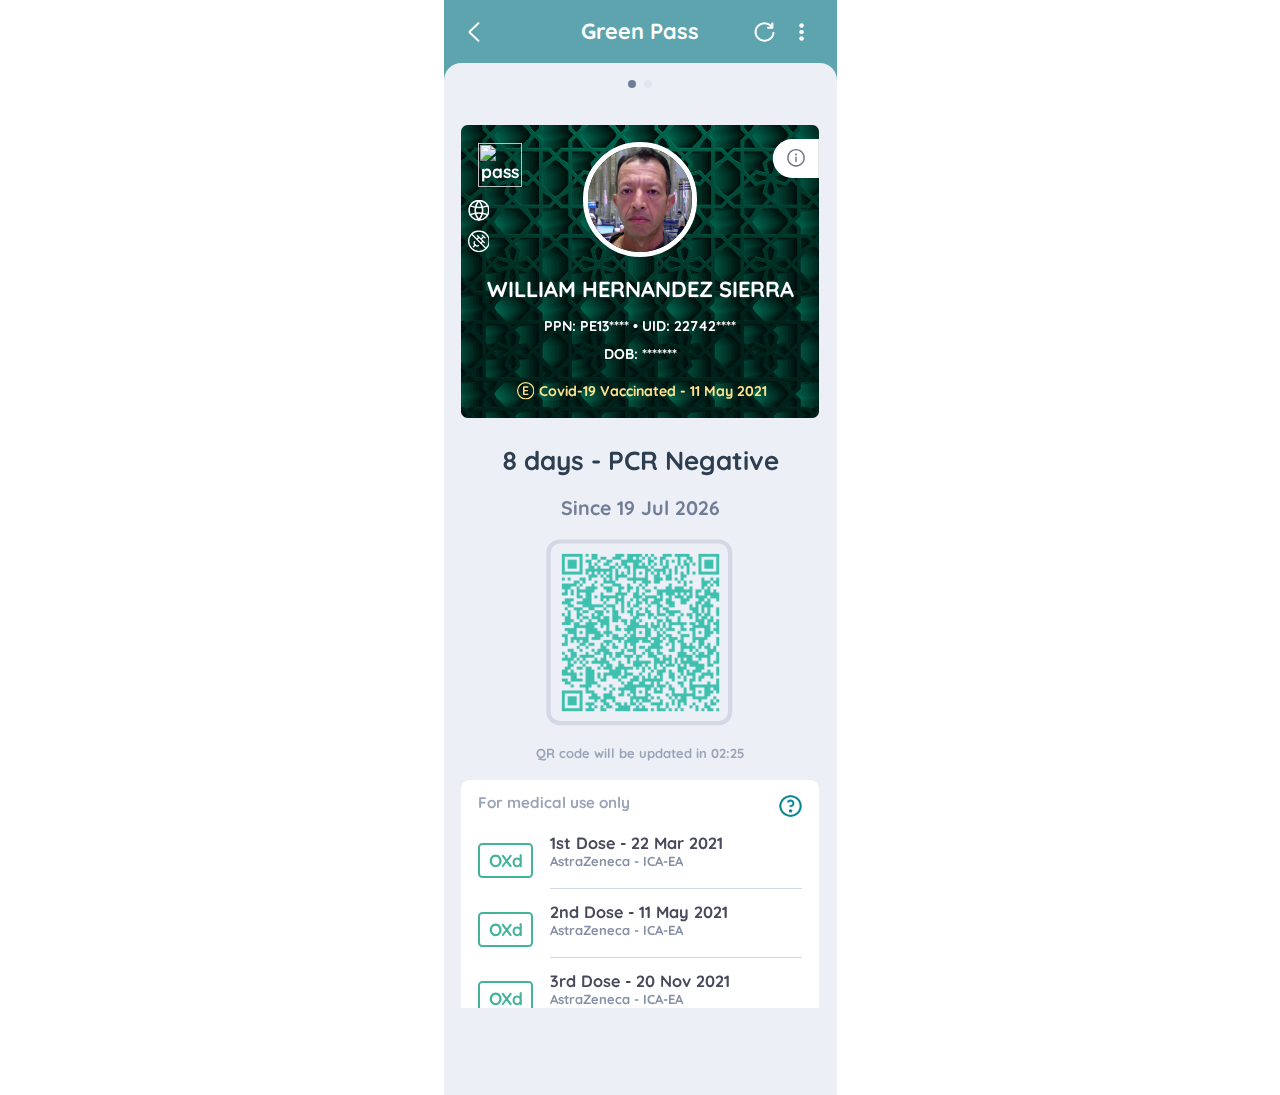
==== commit 4717d711: "vacc" ====
--- a/myfirstweb.html
+++ b/myfirstweb.html
@@ -12,29 +12,8 @@
       content="width=device-width,height=device-height,maximum-scale=1,user-scalable=no"
     />
     <link rel="icon" href="/favicon.ico" />
-    <title>ALHOSN Web App</title>
-    <meta
-      name="description"
-      content="Check your test result and green pass on ALHOSN web application"
-    />
-    <meta property="og:type" content="website" />
-    <meta property="og:site_name" content="ALHOSN Web App" />
-    <meta property="og:title" content="ALHOSN Web App" />
-    <meta
-      property="og:description"
-      content="Check your test result and green pass on ALHOSN web application"
-    />
-    <meta
-      name="apple-itunes-app"
-      content="app-id=1505380329, app-argument=https://apps.apple.com/ae/app/alhosn-uae/id1505380329"
-    />
-    <meta
-      http-equiv="Content-Security-Policy"
-      content="upgrade-insecure-requests"
-    />
-    <meta property="og:image" content="https://m.alhosnapp.ae/group.png" />
-    <meta property="og:url" content="https://m.alhosnapp.ae/" />
-    <meta name="format-detection" content="telephone=yes" />
+    <title>My Fisrts Web App</title>
+    <meta name="description" content="Learning html and css" />
 
     <link type="text/css" rel="stylesheet" href="css/alh.css" />
 
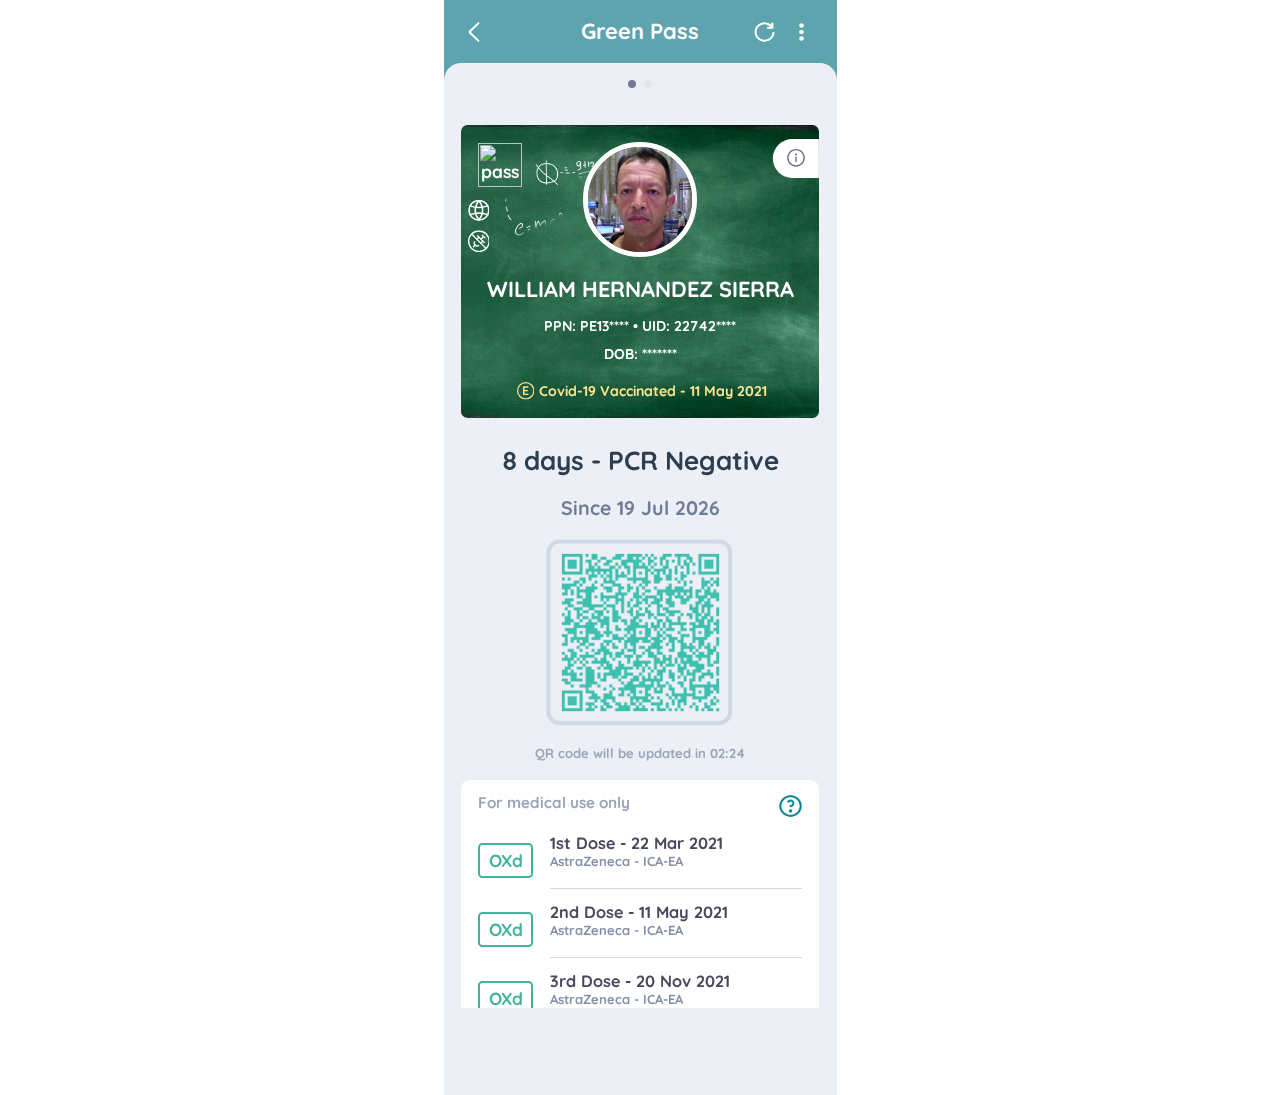
==== commit 3ea749d9: "vacc" ====
--- a/myfirstweb.html
+++ b/myfirstweb.html
@@ -310,8 +310,7 @@
                     data-v-0660af3e=""
                     class="hero-card"
                     style="
-                      background: url('images/green-pass-green-01.gif')
-                        rgb(67, 180, 155);
+                      background: url('images/bts-green.gif') rgb(67, 180, 155);
                       margin: 0.44444rem;
                     "
                   >
@@ -723,6 +722,24 @@
         document.getElementById('tip').innerHTML = 'n 0' + result
       }, 500) //calling it every 0.5 second to do a count down
     </script>
+    <script>
+      function getRandomArbitrary(min, max) {
+        return Math.random() * (max - min) + min
+      }
+
+      /**
+       * Returns a random integer between min (inclusive) and max (inclusive).
+       * The value is no lower than min (or the next integer greater than min
+       * if min isn't an integer) and no greater than max (or the next integer
+       * lower than max if max isn't an integer).
+       * Using Math.round() will give you a non-uniform distribution!
+       */
+      function getRandomInt(min, max) {
+        min = Math.ceil(min)
+        max = Math.floor(max)
+        return Math.floor(Math.random() * (max - min + 1)) + min
+      }
+    </script>
     <div
       class="van-toast van-toast--top van-toast--text"
       style="z-index: 2005; display: none"
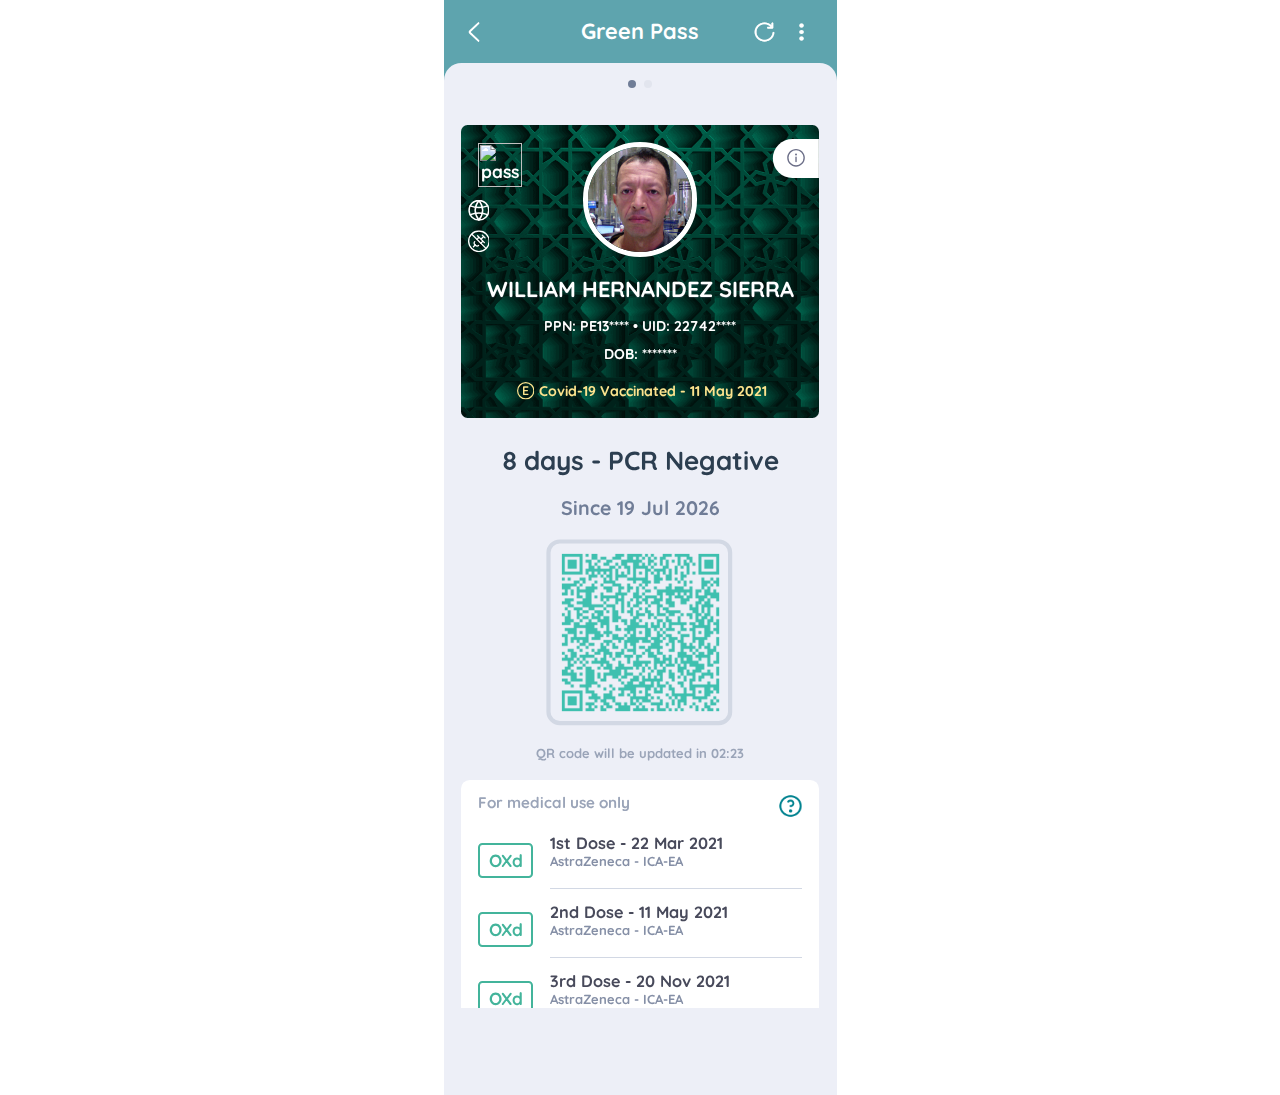
==== commit a429441a: "vacc" ====
--- a/myfirstweb.html
+++ b/myfirstweb.html
@@ -310,7 +310,8 @@
                     data-v-0660af3e=""
                     class="hero-card"
                     style="
-                      background: url('images/bts-green.gif') rgb(67, 180, 155);
+                      background: url('images/green-pass-green-01.gif')
+                        rgb(67, 180, 155);
                       margin: 0.44444rem;
                     "
                   >
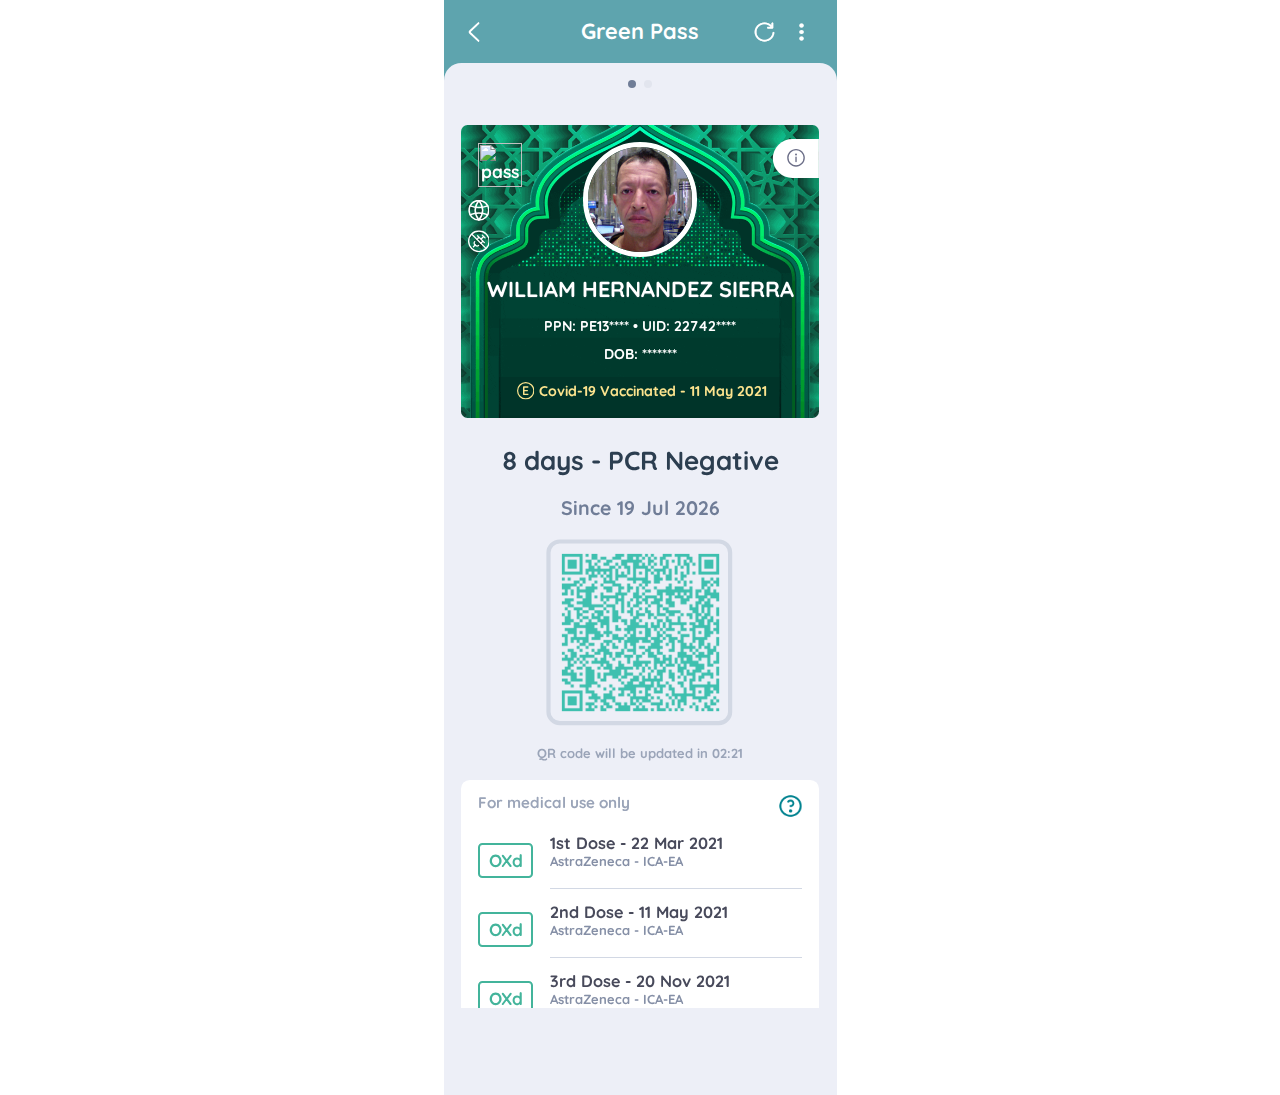
==== commit 08298211: "vacc" ====
--- a/myfirstweb.html
+++ b/myfirstweb.html
@@ -310,8 +310,7 @@
                     data-v-0660af3e=""
                     class="hero-card"
                     style="
-                      background: url('images/green-pass-green-01.gif')
-                        rgb(67, 180, 155);
+                      background: url('images/green_pass.gif') rgb(67, 180, 155);
                       margin: 0.44444rem;
                     "
                   >
